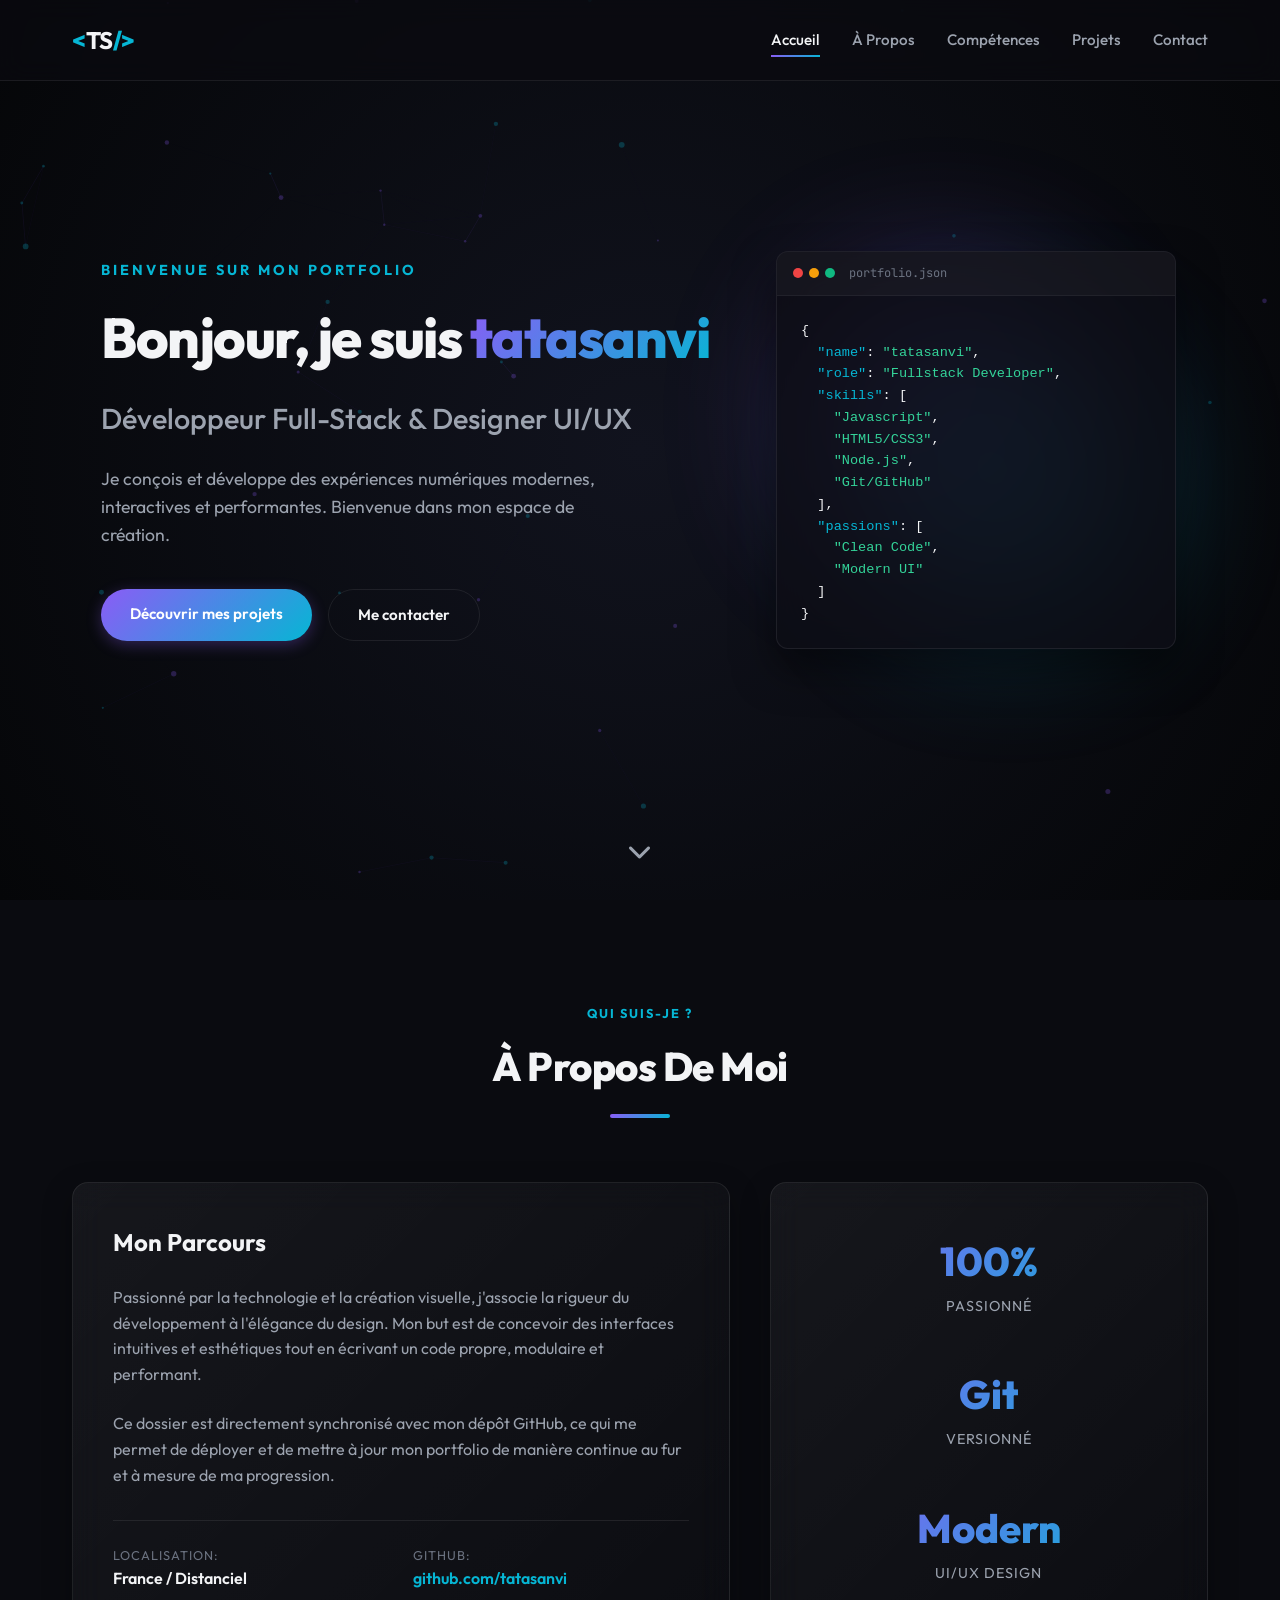
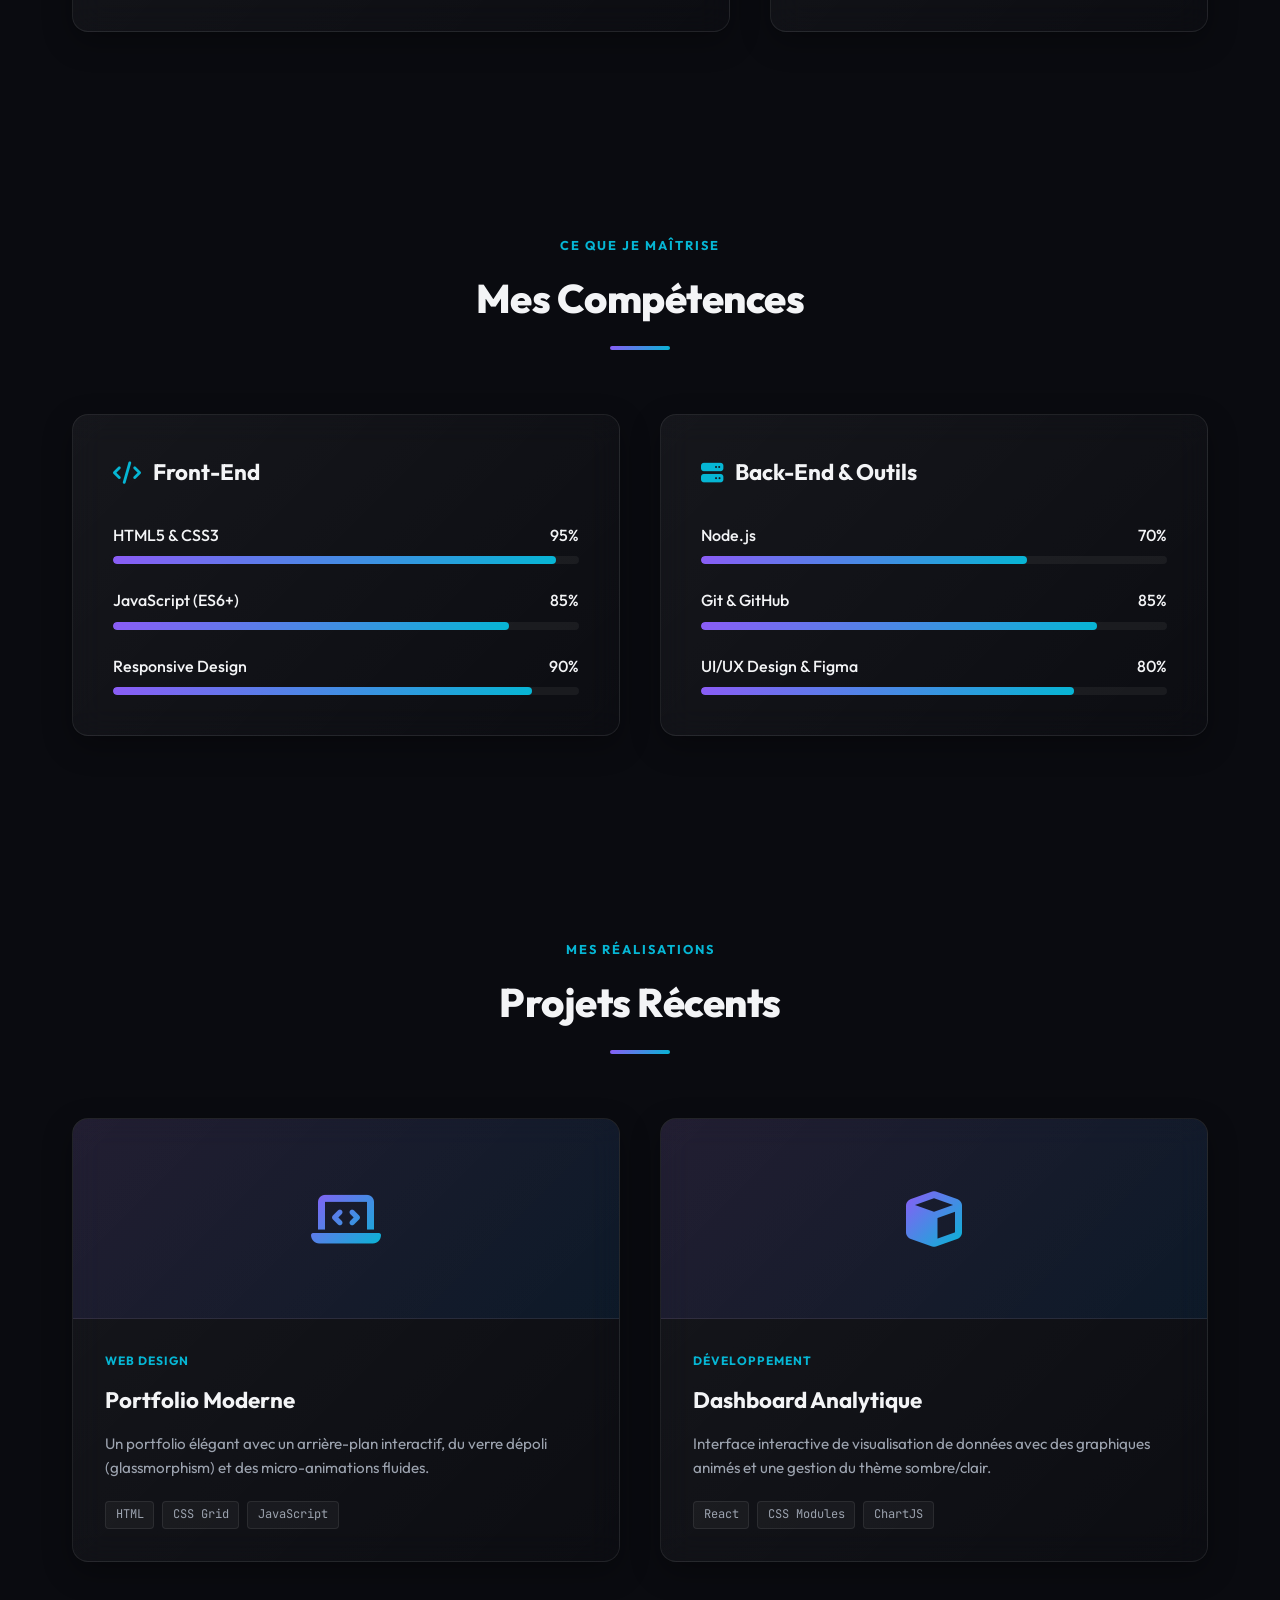
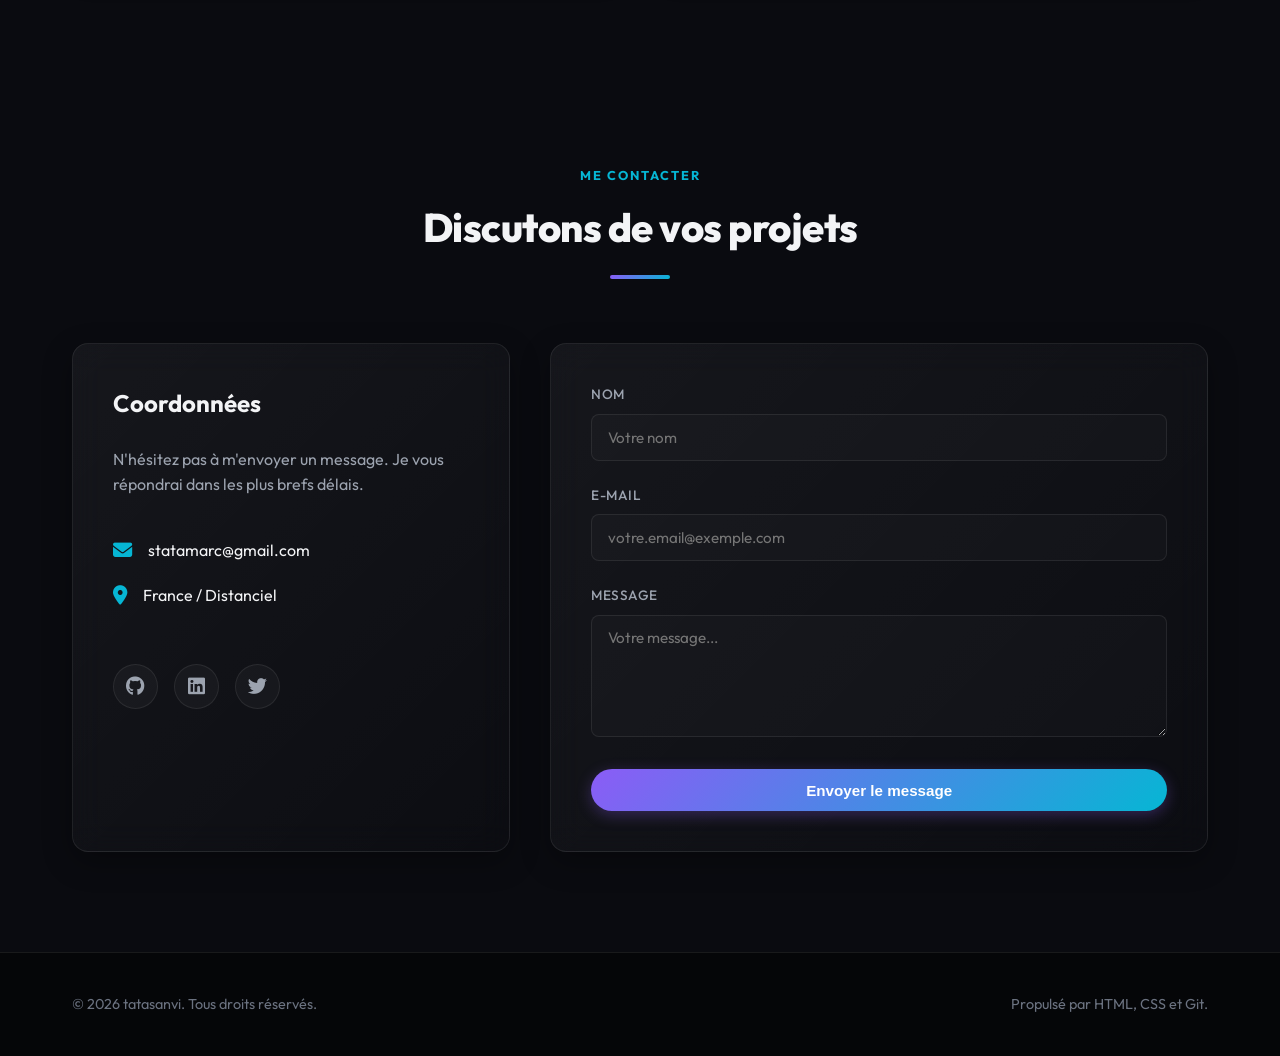
==== index.html @ 0bfca59f "Add modern interactive portfolio template" ====
<!DOCTYPE html>
<html lang="fr">
<head>
    <meta charset="UTF-8">
    <meta name="viewport" content="width=device-width, initial-scale=1.0">
    <title>Mon Portfolio | Créations & Projets</title>
    <meta name="description" content="Découvrez mon portfolio professionnel contenant mes projets de développement, mes compétences et mes réalisations.">
    <!-- Google Fonts -->
    <link rel="preconnect" href="https://fonts.googleapis.com">
    <link rel="preconnect" href="https://fonts.gstatic.com" crossorigin>
    <link href="https://fonts.googleapis.com/css2?family=Outfit:wght@300;400;500;600;700;800&family=JetBrains+Mono:wght@400;500&display=swap" rel="stylesheet">
    <!-- Font Awesome for Icons -->
    <link rel="stylesheet" href="https://cdnjs.cloudflare.com/ajax/libs/font-awesome/6.4.0/css/all.min.css">
    <!-- Style CSS -->
    <link rel="stylesheet" href="style.css">
</head>
<body>
    <!-- Background Canvas for Interactive Particles -->
    <canvas id="particle-canvas"></canvas>

    <!-- Header / Navigation -->
    <header id="main-header">
        <div class="header-container">
            <a href="#" class="logo">
                <span class="logo-accent">&lt;</span>TS<span class="logo-accent">/&gt;</span>
            </a>
            <nav id="nav-menu">
                <ul>
                    <li><a href="#hero" class="nav-link active">Accueil</a></li>
                    <li><a href="#about" class="nav-link">À Propos</a></li>
                    <li><a href="#skills" class="nav-link">Compétences</a></li>
                    <li><a href="#projects" class="nav-link">Projets</a></li>
                    <li><a href="#contact" class="nav-link">Contact</a></li>
                </ul>
            </nav>
            <div class="nav-toggle" id="nav-toggle-btn">
                <i class="fa-solid fa-bars"></i>
            </div>
        </div>
    </header>

    <main>
        <!-- Hero Section -->
        <section id="hero" class="hero-section">
            <div class="container hero-container">
                <div class="hero-content">
                    <span class="hero-subtitle">Bienvenue sur mon portfolio</span>
                    <h1 class="hero-title">Bonjour, je suis <span class="gradient-text">tatasanvi</span></h1>
                    <h2 class="hero-role">Développeur Full-Stack & Designer UI/UX</h2>
                    <p class="hero-description">
                        Je conçois et développe des expériences numériques modernes, interactives et performantes. Bienvenue dans mon espace de création.
                    </p>
                    <div class="hero-actions">
                        <a href="#projects" class="btn btn-primary">Découvrir mes projets</a>
                        <a href="#contact" class="btn btn-secondary">Me contacter</a>
                    </div>
                </div>
                <div class="hero-visual">
                    <div class="glow-orb-wrapper">
                        <div class="glow-orb orb-1"></div>
                        <div class="glow-orb orb-2"></div>
                        <div class="avatar-card">
                            <div class="code-header">
                                <span class="dot red"></span>
                                <span class="dot yellow"></span>
                                <span class="dot green"></span>
                                <span class="window-title">portfolio.json</span>
                            </div>
                            <pre class="code-body"><code>{
  <span class="key">"name"</span>: <span class="string">"tatasanvi"</span>,
  <span class="key">"role"</span>: <span class="string">"Fullstack Developer"</span>,
  <span class="key">"skills"</span>: [
    <span class="string">"Javascript"</span>,
    <span class="string">"HTML5/CSS3"</span>,
    <span class="string">"Node.js"</span>,
    <span class="string">"Git/GitHub"</span>
  ],
  <span class="key">"passions"</span>: [
    <span class="string">"Clean Code"</span>,
    <span class="string">"Modern UI"</span>
  ]
}</code></pre>
                        </div>
                    </div>
                </div>
            </div>
            <div class="scroll-indicator">
                <a href="#about"><i class="fa-solid fa-chevron-down"></i></a>
            </div>
        </section>

        <!-- About Section -->
        <section id="about" class="about-section">
            <div class="container">
                <div class="section-header">
                    <span class="section-tag">Qui suis-je ?</span>
                    <h2 class="section-title">À Propos De Moi</h2>
                    <div class="title-underline"></div>
                </div>
                <div class="about-grid">
                    <div class="about-text-card glass-panel">
                        <h3>Mon Parcours</h3>
                        <p>
                            Passionné par la technologie et la création visuelle, j'associe la rigueur du développement à l'élégance du design. Mon but est de concevoir des interfaces intuitives et esthétiques tout en écrivant un code propre, modulaire et performant.
                        </p>
                        <p>
                            Ce dossier est directement synchronisé avec mon dépôt GitHub, ce qui me permet de déployer et de mettre à jour mon portfolio de manière continue au fur et à mesure de ma progression.
                        </p>
                        <div class="about-info-grid">
                            <div class="info-item">
                                <span class="info-label">Localisation:</span>
                                <span class="info-val">France / Distanciel</span>
                            </div>
                            <div class="info-item">
                                <span class="info-label">GitHub:</span>
                                <span class="info-val"><a href="https://github.com/tatasanvi" target="_blank">github.com/tatasanvi</a></span>
                            </div>
                        </div>
                    </div>
                    <div class="about-stats-card glass-panel">
                        <div class="stat-box">
                            <span class="stat-number">100%</span>
                            <span class="stat-label">Passionné</span>
                        </div>
                        <div class="stat-box">
                            <span class="stat-number">Git</span>
                            <span class="stat-label">Versionné</span>
                        </div>
                        <div class="stat-box">
                            <span class="stat-number">Modern</span>
                            <span class="stat-label">UI/UX Design</span>
                        </div>
                    </div>
                </div>
            </div>
        </section>

        <!-- Skills Section -->
        <section id="skills" class="skills-section">
            <div class="container">
                <div class="section-header">
                    <span class="section-tag">Ce que je maîtrise</span>
                    <h2 class="section-title">Mes Compétences</h2>
                    <div class="title-underline"></div>
                </div>
                <div class="skills-grid">
                    <div class="skills-category glass-panel">
                        <h3><i class="fa-solid fa-code icon-color"></i> Front-End</h3>
                        <ul class="skills-list">
                            <li>
                                <div class="skill-name-wrap">
                                    <span>HTML5 & CSS3</span>
                                    <span>95%</span>
                                </div>
                                <div class="skill-bar"><div class="skill-progress" style="width: 95%"></div></div>
                            </li>
                            <li>
                                <div class="skill-name-wrap">
                                    <span>JavaScript (ES6+)</span>
                                    <span>85%</span>
                                </div>
                                <div class="skill-bar"><div class="skill-progress" style="width: 85%"></div></div>
                            </li>
                            <li>
                                <div class="skill-name-wrap">
                                    <span>Responsive Design</span>
                                    <span>90%</span>
                                </div>
                                <div class="skill-bar"><div class="skill-progress" style="width: 90%"></div></div>
                            </li>
                        </ul>
                    </div>
                    <div class="skills-category glass-panel">
                        <h3><i class="fa-solid fa-server icon-color"></i> Back-End & Outils</h3>
                        <ul class="skills-list">
                            <li>
                                <div class="skill-name-wrap">
                                    <span>Node.js</span>
                                    <span>70%</span>
                                </div>
                                <div class="skill-bar"><div class="skill-progress" style="width: 70%"></div></div>
                            </li>
                            <li>
                                <div class="skill-name-wrap">
                                    <span>Git & GitHub</span>
                                    <span>85%</span>
                                </div>
                                <div class="skill-bar"><div class="skill-progress" style="width: 85%"></div></div>
                            </li>
                            <li>
                                <div class="skill-name-wrap">
                                    <span>UI/UX Design & Figma</span>
                                    <span>80%</span>
                                </div>
                                <div class="skill-bar"><div class="skill-progress" style="width: 80%"></div></div>
                            </li>
                        </ul>
                    </div>
                </div>
            </div>
        </section>

        <!-- Projects Section -->
        <section id="projects" class="projects-section">
            <div class="container">
                <div class="section-header">
                    <span class="section-tag">Mes réalisations</span>
                    <h2 class="section-title">Projets Récents</h2>
                    <div class="title-underline"></div>
                </div>
                <div class="projects-grid">
                    <!-- Project 1 -->
                    <div class="project-card glass-panel">
                        <div class="project-img-placeholder">
                            <i class="fa-solid fa-laptop-code"></i>
                            <div class="project-overlay">
                                <a href="#" class="overlay-link"><i class="fa-solid fa-arrow-up-right-from-square"></i></a>
                            </div>
                        </div>
                        <div class="project-content">
                            <span class="project-tag">Web Design</span>
                            <h3>Portfolio Moderne</h3>
                            <p>Un portfolio élégant avec un arrière-plan interactif, du verre dépoli (glassmorphism) et des micro-animations fluides.</p>
                            <div class="project-tech">
                                <span>HTML</span>
                                <span>CSS Grid</span>
                                <span>JavaScript</span>
                            </div>
                        </div>
                    </div>
                    <!-- Project 2 -->
                    <div class="project-card glass-panel">
                        <div class="project-img-placeholder">
                            <i class="fa-solid fa-cube"></i>
                            <div class="project-overlay">
                                <a href="#" class="overlay-link"><i class="fa-solid fa-arrow-up-right-from-square"></i></a>
                            </div>
                        </div>
                        <div class="project-content">
                            <span class="project-tag">Développement</span>
                            <h3>Dashboard Analytique</h3>
                            <p>Interface interactive de visualisation de données avec des graphiques animés et une gestion du thème sombre/clair.</p>
                            <div class="project-tech">
                                <span>React</span>
                                <span>CSS Modules</span>
                                <span>ChartJS</span>
                            </div>
                        </div>
                    </div>
                </div>
            </div>
        </section>

        <!-- Contact Section -->
        <section id="contact" class="contact-section">
            <div class="container">
                <div class="section-header">
                    <span class="section-tag">Me contacter</span>
                    <h2 class="section-title">Discutons de vos projets</h2>
                    <div class="title-underline"></div>
                </div>
                <div class="contact-grid">
                    <div class="contact-info glass-panel">
                        <h3>Coordonnées</h3>
                        <p>N'hésitez pas à m'envoyer un message. Je vous répondrai dans les plus brefs délais.</p>
                        <div class="contact-details">
                            <div class="contact-item">
                                <i class="fa-solid fa-envelope icon-color"></i>
                                <span>statamarc@gmail.com</span>
                            </div>
                            <div class="contact-item">
                                <i class="fa-solid fa-location-dot icon-color"></i>
                                <span>France / Distanciel</span>
                            </div>
                        </div>
                        <div class="social-links">
                            <a href="https://github.com/tatasanvi" target="_blank"><i class="fa-brands fa-github"></i></a>
                            <a href="#"><i class="fa-brands fa-linkedin"></i></a>
                            <a href="#"><i class="fa-brands fa-twitter"></i></a>
                        </div>
                    </div>
                    <div class="contact-form-wrapper glass-panel">
                        <form id="contact-form" action="#" method="POST" onsubmit="event.preventDefault(); alert('Message envoyé avec succès ! (Simulation)');">
                            <div class="form-group">
                                <label for="name">Nom</label>
                                <input type="text" id="name" required placeholder="Votre nom">
                            </div>
                            <div class="form-group">
                                <label for="email">E-mail</label>
                                <input type="email" id="email" required placeholder="votre.email@exemple.com">
                            </div>
                            <div class="form-group">
                                <label for="message">Message</label>
                                <textarea id="message" required rows="5" placeholder="Votre message..."></textarea>
                            </div>
                            <button type="submit" class="btn btn-primary btn-block">Envoyer le message</button>
                        </form>
                    </div>
                </div>
            </div>
        </section>
    </main>

    <!-- Footer -->
    <footer>
        <div class="container footer-container">
            <p>&copy; 2026 tatasanvi. Tous droits réservés.</p>
            <p>Propulsé par HTML, CSS et Git.</p>
        </div>
    </footer>

    <!-- Script JS -->
    <script src="script.js"></script>
</body>
</html>
---- style.css ----
/* --- Design System & CSS Variables --- */
:root {
    --bg-dark: #0a0b10;
    --bg-darker: #050608;
    --card-bg: rgba(255, 255, 255, 0.03);
    --card-border: rgba(255, 255, 255, 0.08);
    --text-primary: #f3f4f6;
    --text-secondary: #9ca3af;
    --text-muted: #6b7280;
    
    /* Harmonious gradients & Accent colors */
    --accent-primary: #8b5cf6; /* Vibrant purple */
    --accent-secondary: #06b6d4; /* Vibrant cyan */
    --accent-glow: rgba(139, 92, 246, 0.15);
    --gradient-hero: linear-gradient(135deg, #8b5cf6 0%, #06b6d4 100%);
    --gradient-card: linear-gradient(135deg, rgba(255, 255, 255, 0.05) 0%, rgba(255, 255, 255, 0.01) 100%);
    
    --font-primary: 'Outfit', sans-serif;
    --font-mono: 'JetBrains Mono', monospace;
    
    --transition-smooth: all 0.4s cubic-bezier(0.16, 1, 0.3, 1);
    --max-width: 1200px;
}

/* --- Reset & Global Styles --- */
* {
    margin: 0;
    padding: 0;
    box-sizing: border-box;
    scroll-behavior: smooth;
}

body {
    background-color: var(--bg-dark);
    color: var(--text-primary);
    font-family: var(--font-primary);
    overflow-x: hidden;
    line-height: 1.6;
    -webkit-font-smoothing: antialiased;
}

/* --- Interactive Canvas Background --- */
#particle-canvas {
    position: fixed;
    top: 0;
    left: 0;
    width: 100vw;
    height: 100vh;
    z-index: -2;
    pointer-events: none;
    background: radial-gradient(circle at 50% 50%, #11131e 0%, var(--bg-darker) 100%);
}

.container {
    max-width: var(--max-width);
    margin: 0 auto;
    padding: 0 2rem;
}

/* --- Navigation Header --- */
#main-header {
    position: fixed;
    top: 0;
    left: 0;
    width: 100%;
    z-index: 100;
    backdrop-filter: blur(12px);
    -webkit-backdrop-filter: blur(12px);
    border-bottom: 1px solid var(--card-border);
    transition: var(--transition-smooth);
    background: rgba(10, 11, 16, 0.7);
}

.header-container {
    display: flex;
    justify-content: space-between;
    align-items: center;
    height: 80px;
    max-width: var(--max-width);
    margin: 0 auto;
    padding: 0 2rem;
}

.logo {
    font-size: 1.5rem;
    font-weight: 700;
    color: var(--text-primary);
    text-decoration: none;
    letter-spacing: -0.5px;
}

.logo-accent {
    color: var(--accent-secondary);
    font-weight: 800;
}

#nav-menu ul {
    display: flex;
    list-style: none;
    gap: 2rem;
}

.nav-link {
    color: var(--text-secondary);
    text-decoration: none;
    font-weight: 500;
    font-size: 0.95rem;
    transition: var(--transition-smooth);
    position: relative;
    padding: 0.5rem 0;
}

.nav-link:hover, .nav-link.active {
    color: var(--text-primary);
}

.nav-link::after {
    content: '';
    position: absolute;
    bottom: 0;
    left: 0;
    width: 0;
    height: 2px;
    background: var(--gradient-hero);
    transition: var(--transition-smooth);
}

.nav-link:hover::after, .nav-link.active::after {
    width: 100%;
}

.nav-toggle {
    display: none;
    font-size: 1.5rem;
    cursor: pointer;
    color: var(--text-primary);
}

/* --- Glassmorphism Panels --- */
.glass-panel {
    background: var(--gradient-card);
    backdrop-filter: blur(16px);
    -webkit-backdrop-filter: blur(16px);
    border: 1px solid var(--card-border);
    border-radius: 16px;
    padding: 2.5rem;
    box-shadow: 0 10px 30px rgba(0, 0, 0, 0.3);
    transition: var(--transition-smooth);
}

.glass-panel:hover {
    border-color: rgba(255, 255, 255, 0.15);
    box-shadow: 0 15px 40px rgba(139, 92, 246, 0.1);
}

/* --- Button Styling --- */
.btn {
    display: inline-block;
    padding: 0.8rem 1.8rem;
    border-radius: 50px;
    font-weight: 600;
    text-decoration: none;
    cursor: pointer;
    transition: var(--transition-smooth);
    font-size: 0.95rem;
    text-align: center;
}

.btn-primary {
    background: var(--gradient-hero);
    color: #fff;
    border: none;
    box-shadow: 0 4px 15px rgba(139, 92, 246, 0.3);
}

.btn-primary:hover {
    transform: translateY(-2px);
    box-shadow: 0 6px 20px rgba(139, 92, 246, 0.5);
}

.btn-secondary {
    background: transparent;
    color: var(--text-primary);
    border: 1px solid var(--card-border);
}

.btn-secondary:hover {
    background: rgba(255, 255, 255, 0.05);
    border-color: var(--text-secondary);
    transform: translateY(-2px);
}

.btn-block {
    display: block;
    width: 100%;
}

/* --- Hero Section --- */
.hero-section {
    min-height: 100vh;
    display: flex;
    align-items: center;
    position: relative;
    padding-top: 100px;
}

.hero-container {
    display: grid;
    grid-template-columns: 1.2fr 0.8fr;
    align-items: center;
    gap: 4rem;
}

.hero-content {
    display: flex;
    flex-direction: column;
    gap: 1.5rem;
}

.hero-subtitle {
    color: var(--accent-secondary);
    font-size: 0.9rem;
    text-transform: uppercase;
    letter-spacing: 3px;
    font-weight: 700;
}

.hero-title {
    font-size: 3.5rem;
    font-weight: 800;
    line-height: 1.15;
    letter-spacing: -1.5px;
}

.gradient-text {
    background: var(--gradient-hero);
    -webkit-background-clip: text;
    -webkit-text-fill-color: transparent;
}

.hero-role {
    font-size: 1.8rem;
    color: var(--text-secondary);
    font-weight: 500;
}

.hero-description {
    font-size: 1.1rem;
    color: var(--text-secondary);
    max-width: 540px;
}

.hero-actions {
    display: flex;
    gap: 1rem;
    margin-top: 1rem;
}

/* Hero Visual & Code Card */
.hero-visual {
    position: relative;
    display: flex;
    justify-content: center;
    align-items: center;
}

.glow-orb-wrapper {
    position: relative;
    width: 100%;
    max-width: 400px;
    height: 400px;
    display: flex;
    justify-content: center;
    align-items: center;
}

.glow-orb {
    position: absolute;
    border-radius: 50%;
    filter: blur(80px);
    opacity: 0.45;
    z-index: -1;
    animation: orb-bounce 8s infinite alternate ease-in-out;
}

.orb-1 {
    width: 250px;
    height: 250px;
    background: var(--accent-primary);
    top: 10%;
    left: 10%;
}

.orb-2 {
    width: 250px;
    height: 250px;
    background: var(--accent-secondary);
    bottom: 10%;
    right: 10%;
    animation-delay: -4s;
}

@keyframes orb-bounce {
    0% { transform: translateY(0) scale(1); }
    100% { transform: translateY(-20px) scale(1.1); }
}

.avatar-card {
    background: rgba(13, 14, 22, 0.85);
    border: 1px solid rgba(255, 255, 255, 0.08);
    border-radius: 12px;
    width: 100%;
    box-shadow: 0 20px 40px rgba(0, 0, 0, 0.5);
    font-family: var(--font-mono);
    font-size: 0.85rem;
    overflow: hidden;
    backdrop-filter: blur(20px);
    -webkit-backdrop-filter: blur(20px);
}

.code-header {
    background: rgba(255, 255, 255, 0.03);
    padding: 0.75rem 1rem;
    border-bottom: 1px solid rgba(255, 255, 255, 0.05);
    display: flex;
    align-items: center;
    gap: 6px;
}

.dot {
    width: 10px;
    height: 10px;
    border-radius: 50%;
}

.dot.red { background-color: #ef4444; }
.dot.yellow { background-color: #f59e0b; }
.dot.green { background-color: #10b981; }

.window-title {
    color: var(--text-muted);
    font-size: 0.75rem;
    margin-left: 8px;
}

.code-body {
    padding: 1.5rem;
    color: var(--text-primary);
}

.code-body .key { color: var(--accent-secondary); }
.code-body .string { color: #34d399; }

.scroll-indicator {
    position: absolute;
    bottom: 30px;
    left: 50%;
    transform: translateX(-50%);
    animation: bounce 2s infinite;
}

.scroll-indicator a {
    color: var(--text-secondary);
    font-size: 1.5rem;
}

@keyframes bounce {
    0%, 20%, 50%, 80%, 100% { transform: translate(-50%, 0); }
    40% { transform: translate(-50%, -10px); }
    60% { transform: translate(-50%, -5px); }
}

/* --- Section Formatting --- */
section {
    padding: 100px 0;
}

.section-header {
    text-align: center;
    margin-bottom: 4rem;
}

.section-tag {
    color: var(--accent-secondary);
    text-transform: uppercase;
    font-size: 0.8rem;
    letter-spacing: 2px;
    font-weight: 700;
}

.section-title {
    font-size: 2.5rem;
    font-weight: 800;
    margin-top: 0.5rem;
    letter-spacing: -0.5px;
}

.title-underline {
    width: 60px;
    height: 4px;
    background: var(--gradient-hero);
    margin: 1rem auto 0;
    border-radius: 2px;
}

/* --- About Section --- */
.about-grid {
    display: grid;
    grid-template-columns: 1.2fr 0.8fr;
    gap: 2.5rem;
}

.about-text-card h3 {
    margin-bottom: 1.5rem;
    font-size: 1.5rem;
}

.about-text-card p {
    color: var(--text-secondary);
    margin-bottom: 1.5rem;
}

.about-info-grid {
    display: grid;
    grid-template-columns: repeat(2, 1fr);
    gap: 1.5rem;
    margin-top: 2rem;
    padding-top: 1.5rem;
    border-top: 1px solid var(--card-border);
}

.info-item {
    display: flex;
    flex-direction: column;
}

.info-label {
    font-size: 0.8rem;
    color: var(--text-muted);
    text-transform: uppercase;
    letter-spacing: 1px;
}

.info-val {
    font-weight: 600;
    color: var(--text-primary);
}

.info-val a {
    color: var(--accent-secondary);
    text-decoration: none;
}

.about-stats-card {
    display: flex;
    flex-direction: column;
    justify-content: space-around;
    gap: 2rem;
}

.stat-box {
    text-align: center;
}

.stat-number {
    display: block;
    font-size: 2.5rem;
    font-weight: 800;
    background: var(--gradient-hero);
    -webkit-background-clip: text;
    -webkit-text-fill-color: transparent;
}

.stat-label {
    color: var(--text-secondary);
    font-size: 0.9rem;
    text-transform: uppercase;
    letter-spacing: 1px;
}

/* --- Skills Section --- */
.skills-grid {
    display: grid;
    grid-template-columns: repeat(2, 1fr);
    gap: 2.5rem;
}

.skills-category h3 {
    display: flex;
    align-items: center;
    gap: 0.75rem;
    margin-bottom: 2rem;
    font-size: 1.4rem;
}

.icon-color {
    color: var(--accent-secondary);
}

.skills-list {
    display: flex;
    flex-direction: column;
    gap: 1.5rem;
    list-style: none;
}

.skill-name-wrap {
    display: flex;
    justify-content: space-between;
    font-weight: 500;
    margin-bottom: 0.5rem;
}

.skill-bar {
    width: 100%;
    height: 8px;
    background: rgba(255, 255, 255, 0.05);
    border-radius: 4px;
    overflow: hidden;
}

.skill-progress {
    height: 100%;
    background: var(--gradient-hero);
    border-radius: 4px;
    transform: scaleX(0);
    transform-origin: left;
    animation: animate-progress 1.5s cubic-bezier(0.1, 1, 0.1, 1) forwards;
}

@keyframes animate-progress {
    to { transform: scaleX(1); }
}

/* --- Projects Section --- */
.projects-grid {
    display: grid;
    grid-template-columns: repeat(2, 1fr);
    gap: 2.5rem;
}

.project-card {
    display: flex;
    flex-direction: column;
    padding: 0;
    overflow: hidden;
}

.project-img-placeholder {
    height: 200px;
    background: linear-gradient(135deg, rgba(139, 92, 246, 0.1) 0%, rgba(6, 118, 212, 0.1) 100%);
    display: flex;
    justify-content: center;
    align-items: center;
    position: relative;
    border-bottom: 1px solid var(--card-border);
}

.project-img-placeholder i {
    font-size: 3.5rem;
    background: var(--gradient-hero);
    -webkit-background-clip: text;
    -webkit-text-fill-color: transparent;
}

.project-overlay {
    position: absolute;
    top: 0;
    left: 0;
    width: 100%;
    height: 100%;
    background: rgba(10, 11, 16, 0.9);
    display: flex;
    justify-content: center;
    align-items: center;
    opacity: 0;
    transition: var(--transition-smooth);
}

.project-card:hover .project-overlay {
    opacity: 1;
}

.overlay-link {
    width: 50px;
    height: 50px;
    border-radius: 50%;
    background: var(--gradient-hero);
    color: white;
    display: flex;
    justify-content: center;
    align-items: center;
    font-size: 1.2rem;
    text-decoration: none;
    box-shadow: 0 4px 15px rgba(139, 92, 246, 0.3);
}

.project-content {
    padding: 2rem;
    display: flex;
    flex-direction: column;
    gap: 0.8rem;
}

.project-tag {
    color: var(--accent-secondary);
    font-size: 0.75rem;
    text-transform: uppercase;
    font-weight: 700;
    letter-spacing: 1px;
}

.project-content h3 {
    font-size: 1.4rem;
    font-weight: 700;
}

.project-content p {
    color: var(--text-secondary);
    font-size: 0.95rem;
}

.project-tech {
    display: flex;
    flex-wrap: wrap;
    gap: 0.5rem;
    margin-top: 0.5rem;
}

.project-tech span {
    font-size: 0.75rem;
    font-family: var(--font-mono);
    background: rgba(255, 255, 255, 0.04);
    border: 1px solid var(--card-border);
    padding: 0.2rem 0.6rem;
    border-radius: 4px;
    color: var(--text-secondary);
}

/* --- Contact Section --- */
.contact-grid {
    display: grid;
    grid-template-columns: 0.8fr 1.2fr;
    gap: 2.5rem;
}

.contact-info {
    display: flex;
    flex-direction: column;
    gap: 1.5rem;
}

.contact-info h3 {
    font-size: 1.5rem;
}

.contact-info p {
    color: var(--text-secondary);
}

.contact-details {
    display: flex;
    flex-direction: column;
    gap: 1.2rem;
    margin-top: 1rem;
}

.contact-item {
    display: flex;
    align-items: center;
    gap: 1rem;
}

.contact-item i {
    font-size: 1.2rem;
}

.social-links {
    display: flex;
    gap: 1rem;
    margin-top: 2rem;
}

.social-links a {
    width: 45px;
    height: 45px;
    border-radius: 50%;
    background: rgba(255, 255, 255, 0.03);
    border: 1px solid var(--card-border);
    display: flex;
    justify-content: center;
    align-items: center;
    color: var(--text-secondary);
    text-decoration: none;
    transition: var(--transition-smooth);
    font-size: 1.2rem;
}

.social-links a:hover {
    color: white;
    border-color: var(--accent-secondary);
    background: rgba(6, 182, 212, 0.1);
    transform: translateY(-3px);
}

/* Form Styles */
.contact-form-wrapper {
    padding: 2.5rem;
}

.form-group {
    margin-bottom: 1.5rem;
}

.form-group label {
    display: block;
    font-size: 0.85rem;
    color: var(--text-secondary);
    margin-bottom: 0.5rem;
    text-transform: uppercase;
    letter-spacing: 0.5px;
    font-weight: 500;
}

.form-group input, .form-group textarea {
    width: 100%;
    padding: 0.8rem 1rem;
    background: rgba(255, 255, 255, 0.02);
    border: 1px solid var(--card-border);
    border-radius: 8px;
    color: white;
    font-family: var(--font-primary);
    font-size: 0.95rem;
    transition: var(--transition-smooth);
}

.form-group input:focus, .form-group textarea:focus {
    outline: none;
    border-color: var(--accent-secondary);
    box-shadow: 0 0 10px rgba(6, 182, 212, 0.15);
    background: rgba(255, 255, 255, 0.04);
}

/* --- Footer --- */
footer {
    border-top: 1px solid var(--card-border);
    padding: 2.5rem 0;
    background: var(--bg-darker);
    color: var(--text-muted);
}

.footer-container {
    display: flex;
    justify-content: space-between;
    align-items: center;
    font-size: 0.9rem;
}

/* --- Responsive & Mobile Media Queries --- */
@media (max-width: 992px) {
    .hero-container {
        grid-template-columns: 1fr;
        text-align: center;
        gap: 2rem;
    }
    
    .hero-content {
        align-items: center;
    }
    
    .hero-description {
        margin: 0 auto;
    }
    
    .about-grid, .skills-grid, .projects-grid, .contact-grid {
        grid-template-columns: 1fr;
    }
    
    .about-stats-card {
        flex-direction: row;
    }
}

@media (max-width: 768px) {
    .header-container {
        position: relative;
    }
    
    #nav-menu {
        position: absolute;
        top: 80px;
        left: 0;
        width: 100%;
        background: rgba(10, 11, 16, 0.95);
        backdrop-filter: blur(20px);
        -webkit-backdrop-filter: blur(20px);
        border-bottom: 1px solid var(--card-border);
        padding: 2rem;
        display: none;
    }
    
    #nav-menu.active {
        display: block;
    }
    
    #nav-menu ul {
        flex-direction: column;
        align-items: center;
        gap: 1.5rem;
    }
    
    .nav-toggle {
        display: block;
    }
    
    .hero-title {
        font-size: 2.5rem;
    }
    
    .footer-container {
        flex-direction: column;
        gap: 1rem;
        text-align: center;
    }
}
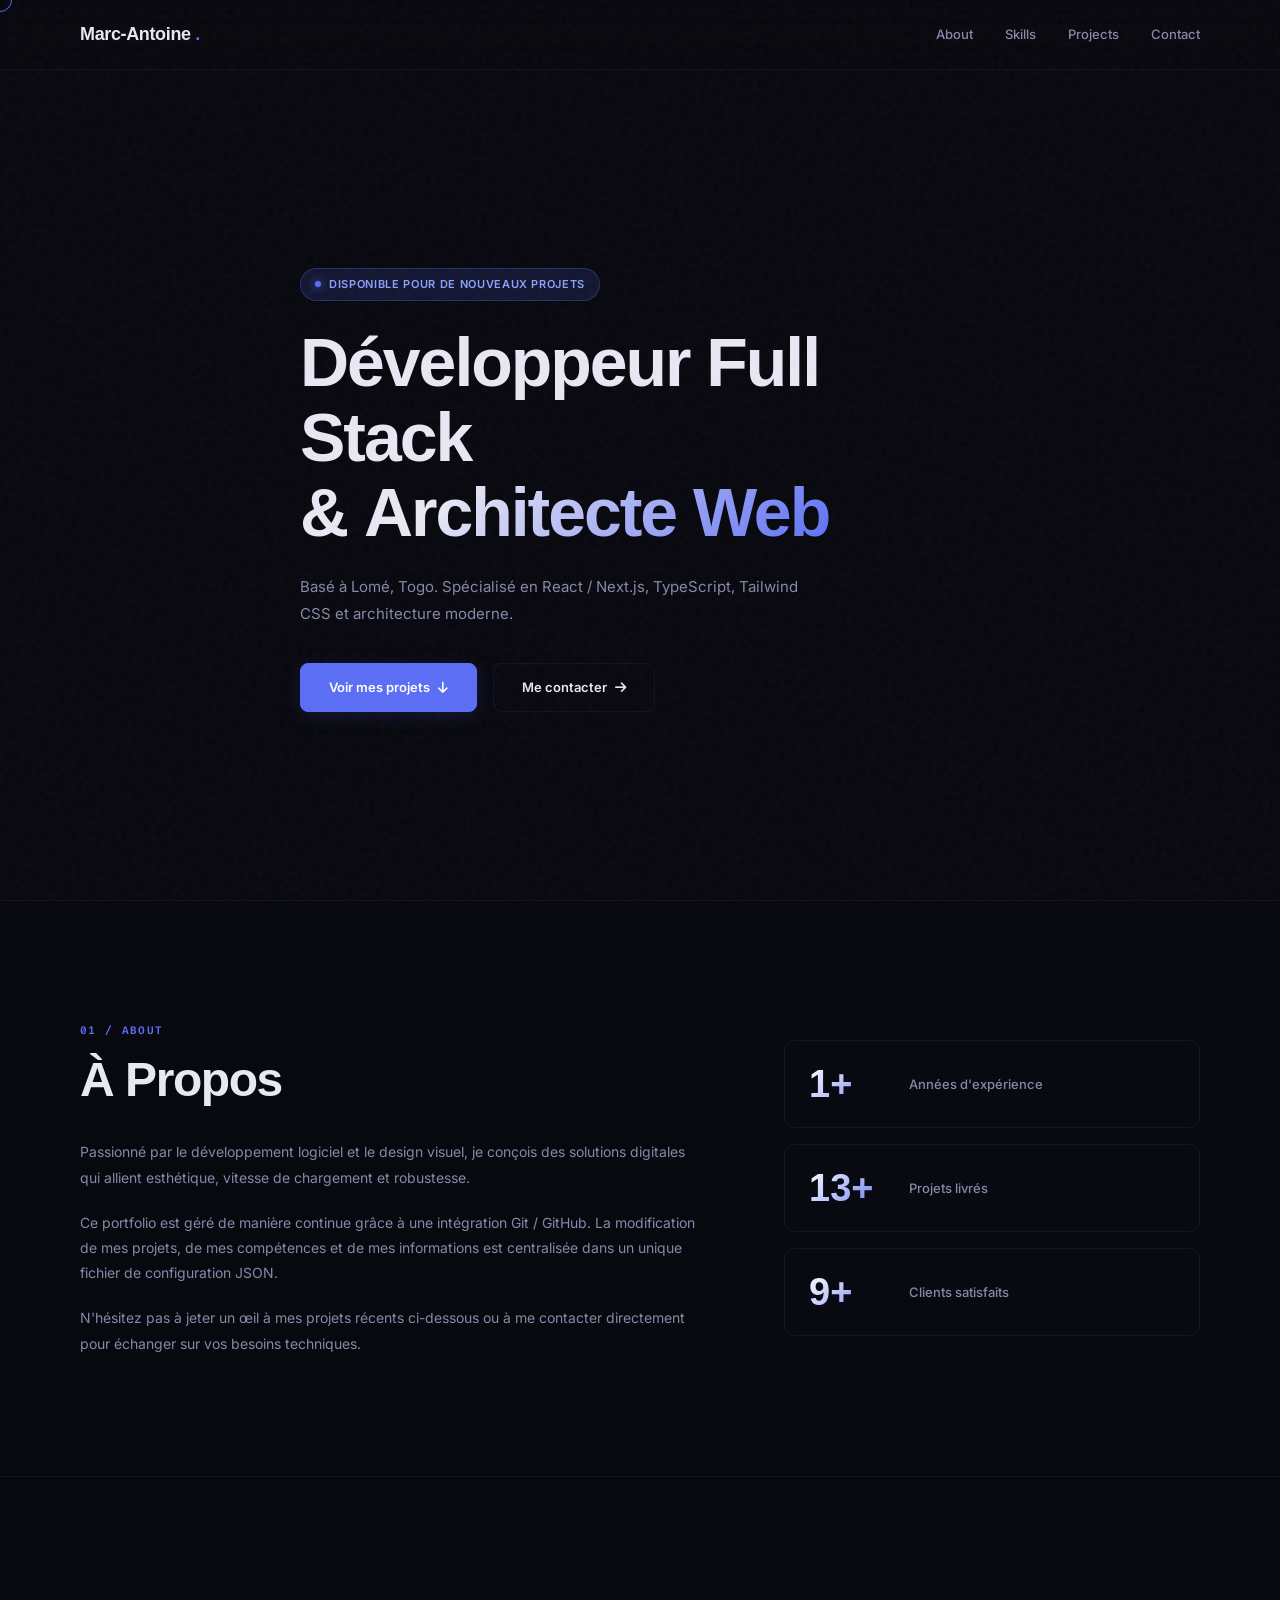
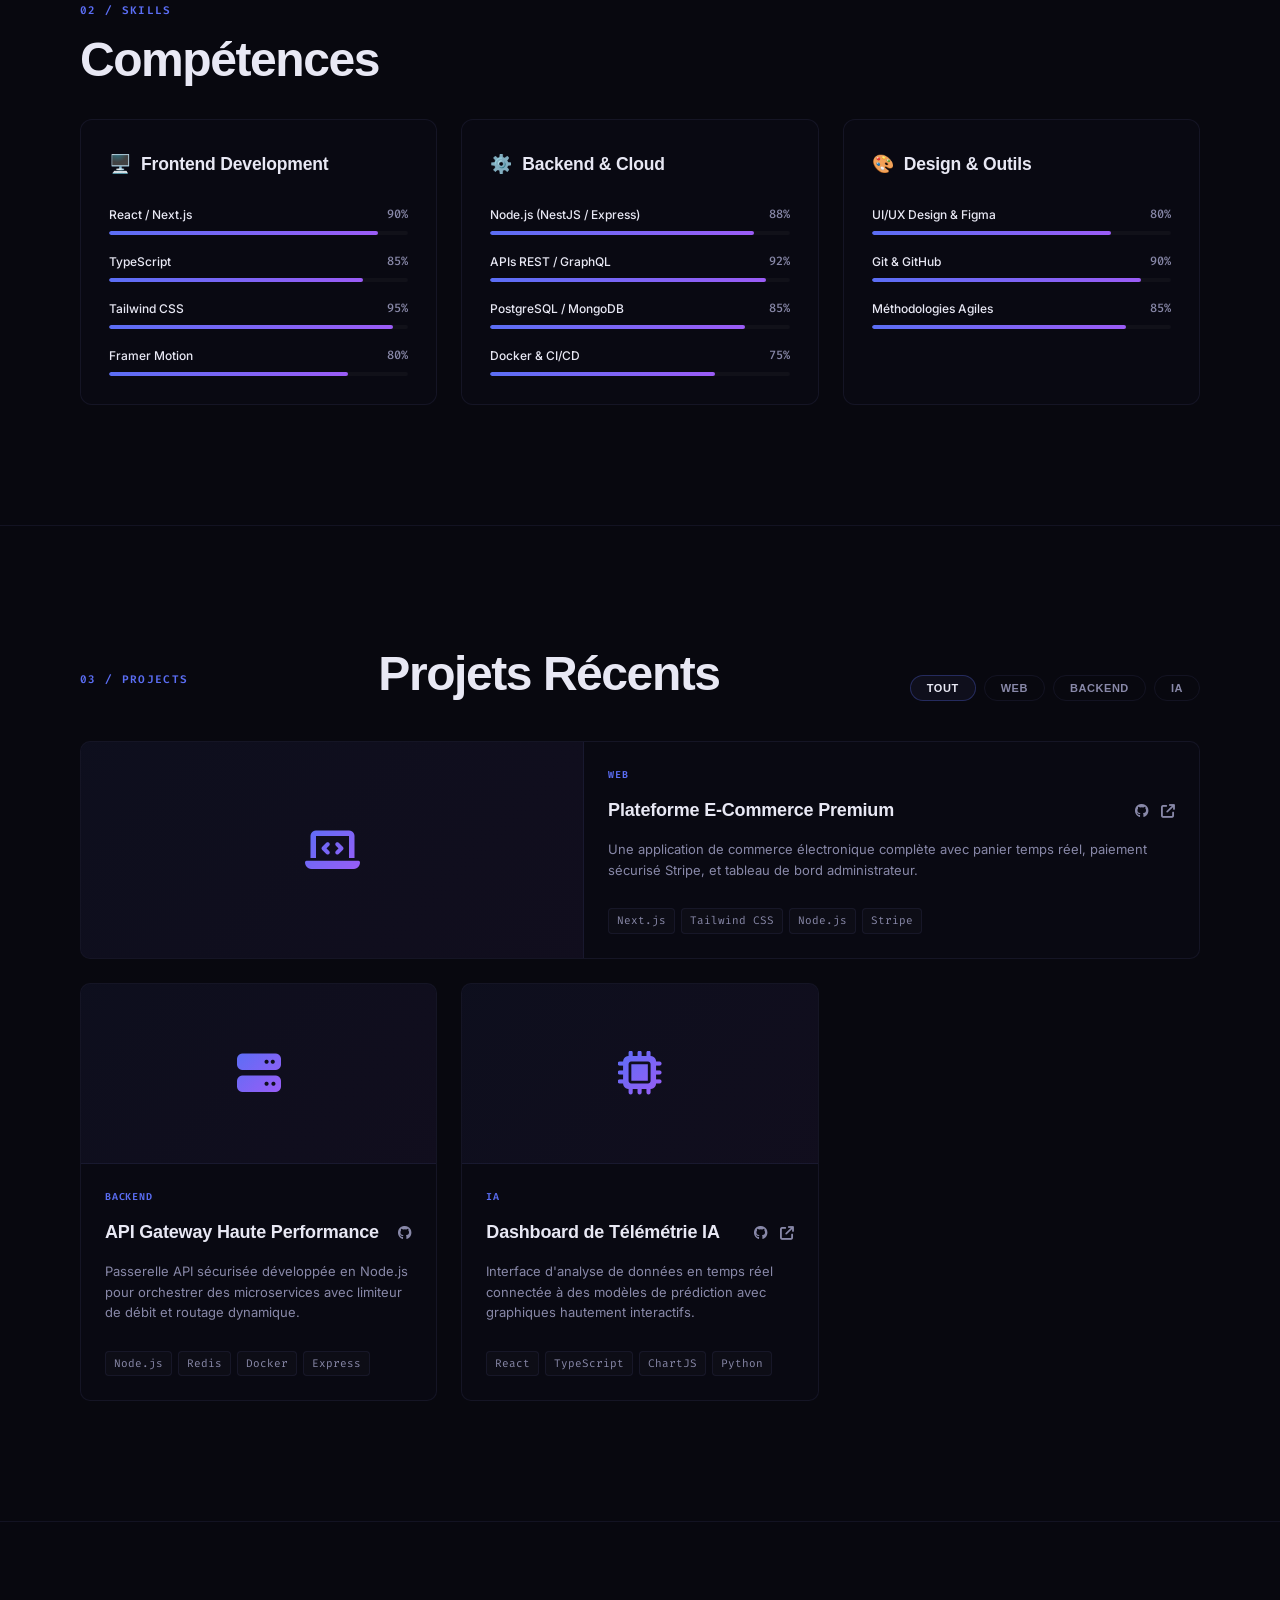
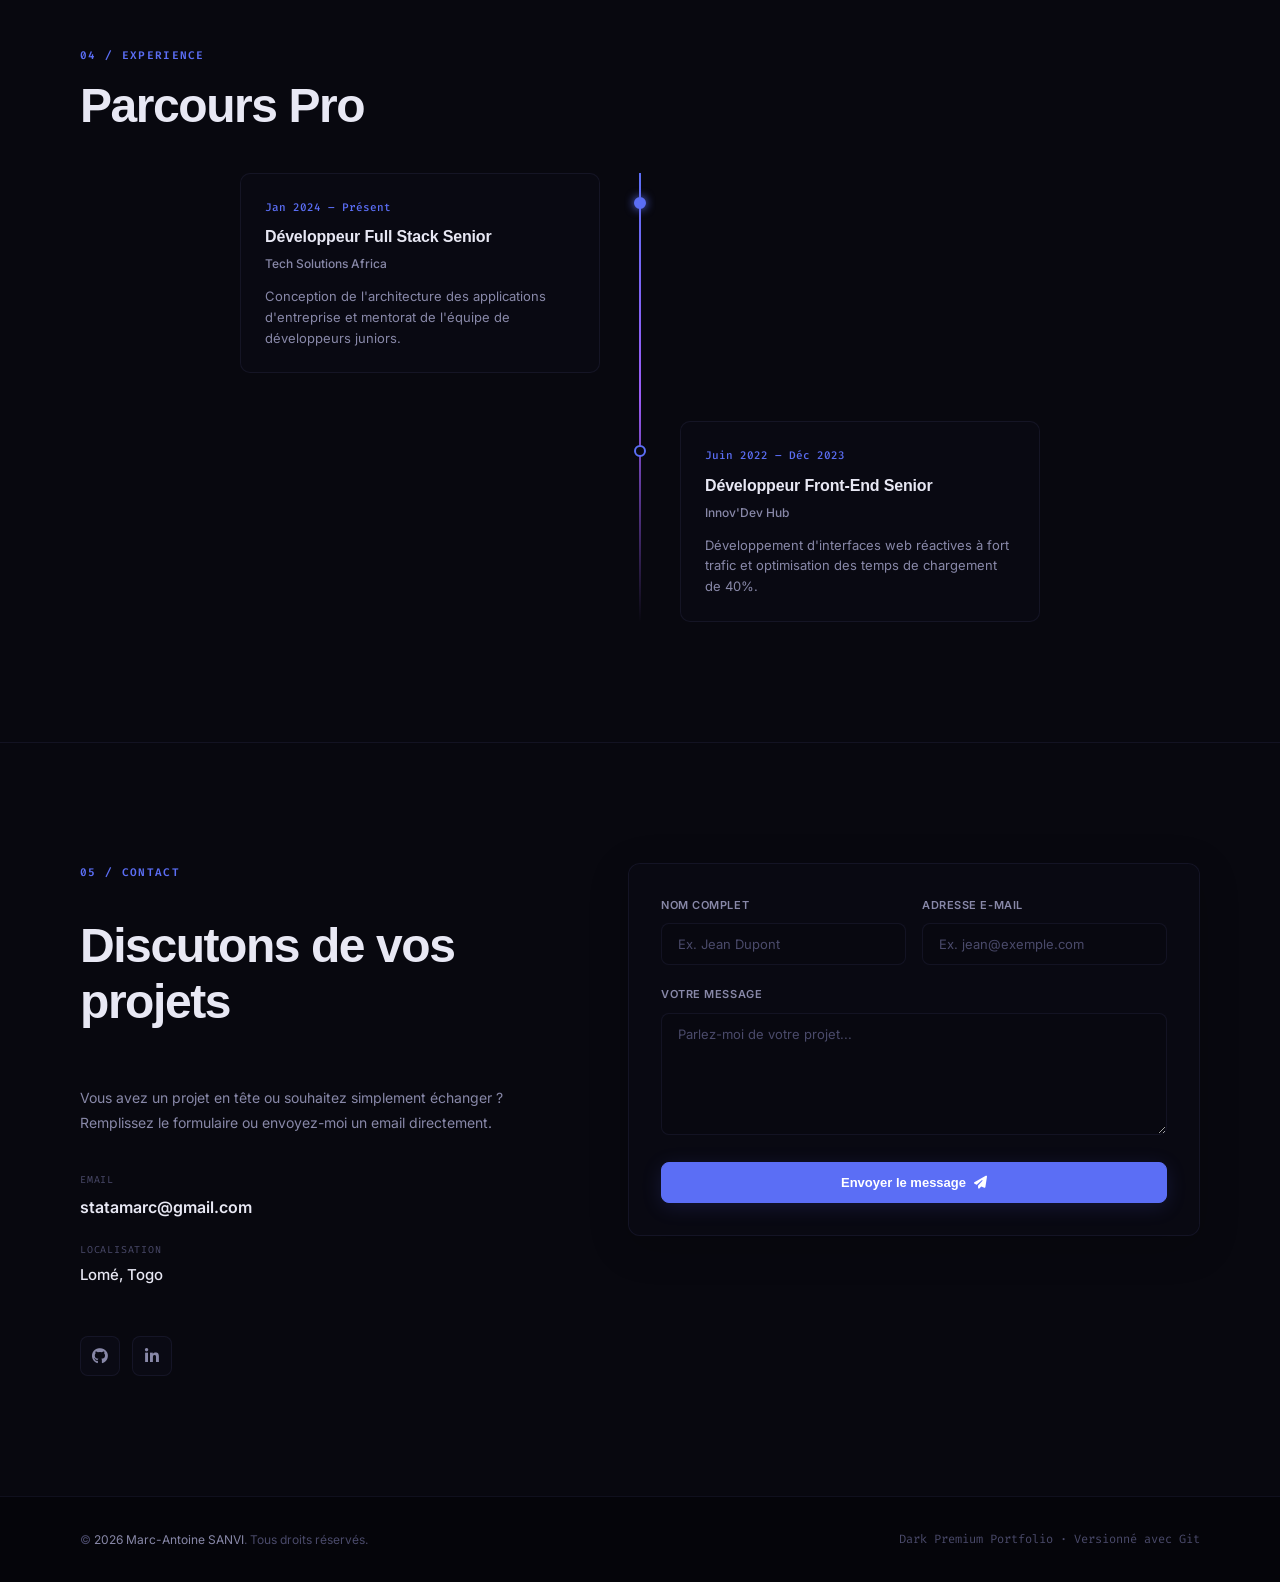
==== commit c4c62a90: "Implement Option A portfolio architecture loaded from JSON config" ====
--- a/index.html
+++ b/index.html
@@ -3,38 +3,59 @@
 <head>
     <meta charset="UTF-8">
     <meta name="viewport" content="width=device-width, initial-scale=1.0">
-    <title>Mon Portfolio | Créations & Projets</title>
-    <meta name="description" content="Découvrez mon portfolio professionnel contenant mes projets de développement, mes compétences et mes réalisations.">
-    <!-- Google Fonts -->
+    <title>Marc-Antoine Sanvi | Développeur Full Stack Senior</title>
+    <meta name="description" content="Portfolio professionnel de Marc-Antoine Sanvi, Développeur Full Stack Senior. Découvrez mes projets, compétences et expériences en ingénierie logicielle.">
+    
+    <!-- Open Graph Meta Tags for SEO -->
+    <meta property="og:title" content="Marc-Antoine Sanvi | Développeur Full Stack Senior">
+    <meta property="og:description" content="Découvrez mes créations et compétences techniques sur mon portfolio connecté à GitHub.">
+    <meta property="og:type" content="website">
+    
+    <!-- Fonts from Fontshare & Google Fonts -->
+    <link href="https://api.fontshare.com/v2/css?f[]=clash-display@700,800&f[]=satoshi@400,500,600,700&display=swap" rel="stylesheet">
     <link rel="preconnect" href="https://fonts.googleapis.com">
     <link rel="preconnect" href="https://fonts.gstatic.com" crossorigin>
-    <link href="https://fonts.googleapis.com/css2?family=Outfit:wght@300;400;500;600;700;800&family=JetBrains+Mono:wght@400;500&display=swap" rel="stylesheet">
-    <!-- Font Awesome for Icons -->
+    <link href="https://fonts.googleapis.com/css2?family=Fira+Code:wght@400;500&family=Inter:wght@400;500;600&display=swap" rel="stylesheet">
+    
+    <!-- Font Awesome Icons -->
     <link rel="stylesheet" href="https://cdnjs.cloudflare.com/ajax/libs/font-awesome/6.4.0/css/all.min.css">
-    <!-- Style CSS -->
+    
     <link rel="stylesheet" href="style.css">
 </head>
 <body>
-    <!-- Background Canvas for Interactive Particles -->
+    <!-- Custom Interactive Cursor -->
+    <div id="custom-cursor"></div>
+
+    <!-- Scroll Progress Indicator -->
+    <div id="scroll-progress"></div>
+
+    <!-- Background Noise Overlay & Subtly Grid -->
+    <div class="noise-overlay"></div>
+    <div class="grid-background"></div>
+
+    <!-- Interactive Background Particle Canvas -->
     <canvas id="particle-canvas"></canvas>
 
-    <!-- Header / Navigation -->
+    <!-- Navigation Bar -->
     <header id="main-header">
         <div class="header-container">
-            <a href="#" class="logo">
-                <span class="logo-accent">&lt;</span>TS<span class="logo-accent">/&gt;</span>
+            <a href="#" class="logo" id="logo-link">
+                <span class="logo-name">Marc-Antoine</span>
+                <span class="logo-accent">.</span>
             </a>
+            
             <nav id="nav-menu">
                 <ul>
-                    <li><a href="#hero" class="nav-link active">Accueil</a></li>
-                    <li><a href="#about" class="nav-link">À Propos</a></li>
-                    <li><a href="#skills" class="nav-link">Compétences</a></li>
-                    <li><a href="#projects" class="nav-link">Projets</a></li>
+                    <li><a href="#about" class="nav-link">About</a></li>
+                    <li><a href="#skills" class="nav-link">Skills</a></li>
+                    <li><a href="#projects" class="nav-link">Projects</a></li>
                     <li><a href="#contact" class="nav-link">Contact</a></li>
                 </ul>
             </nav>
-            <div class="nav-toggle" id="nav-toggle-btn">
-                <i class="fa-solid fa-bars"></i>
+
+            <div class="nav-toggle" id="nav-toggle-btn" aria-label="Toggle navigation menu">
+                <div class="hamburger-bar"></div>
+                <div class="hamburger-bar"></div>
             </div>
         </div>
     </header>
@@ -42,94 +63,47 @@
     <main>
         <!-- Hero Section -->
         <section id="hero" class="hero-section">
+            <!-- Signature Oversized Background Text -->
+            <div class="signature-bg-text" id="sig-bg-text">SANVI</div>
+            
             <div class="container hero-container">
                 <div class="hero-content">
-                    <span class="hero-subtitle">Bienvenue sur mon portfolio</span>
-                    <h1 class="hero-title">Bonjour, je suis <span class="gradient-text">tatasanvi</span></h1>
-                    <h2 class="hero-role">Développeur Full-Stack & Designer UI/UX</h2>
-                    <p class="hero-description">
-                        Je conçois et développe des expériences numériques modernes, interactives et performantes. Bienvenue dans mon espace de création.
+                    <div class="availability-badge" id="availability-badge">
+                        <span class="pulse-dot"></span>
+                        <span class="availability-text">Disponible pour de nouveaux projets</span>
+                    </div>
+                    
+                    <h1 class="hero-headline">
+                        Développeur Full Stack <br>
+                        & <span class="gradient-text dynamic-tagline" id="rotative-tagline">Architecte Web</span>
+                    </h1>
+                    
+                    <p class="hero-subtext" id="hero-subtext-details">
+                        Basé à Lomé, Togo. Spécialisé en React, Node.js et architecture cloud.
                     </p>
+                    
                     <div class="hero-actions">
-                        <a href="#projects" class="btn btn-primary">Découvrir mes projets</a>
-                        <a href="#contact" class="btn btn-secondary">Me contacter</a>
-                    </div>
-                </div>
-                <div class="hero-visual">
-                    <div class="glow-orb-wrapper">
-                        <div class="glow-orb orb-1"></div>
-                        <div class="glow-orb orb-2"></div>
-                        <div class="avatar-card">
-                            <div class="code-header">
-                                <span class="dot red"></span>
-                                <span class="dot yellow"></span>
-                                <span class="dot green"></span>
-                                <span class="window-title">portfolio.json</span>
-                            </div>
-                            <pre class="code-body"><code>{
-  <span class="key">"name"</span>: <span class="string">"tatasanvi"</span>,
-  <span class="key">"role"</span>: <span class="string">"Fullstack Developer"</span>,
-  <span class="key">"skills"</span>: [
-    <span class="string">"Javascript"</span>,
-    <span class="string">"HTML5/CSS3"</span>,
-    <span class="string">"Node.js"</span>,
-    <span class="string">"Git/GitHub"</span>
-  ],
-  <span class="key">"passions"</span>: [
-    <span class="string">"Clean Code"</span>,
-    <span class="string">"Modern UI"</span>
-  ]
-}</code></pre>
-                        </div>
-                    </div>
-                </div>
-            </div>
-            <div class="scroll-indicator">
-                <a href="#about"><i class="fa-solid fa-chevron-down"></i></a>
+                        <a href="#projects" class="btn btn-primary interactive-element">Voir mes projets <i class="fa-solid fa-arrow-down icon-arrow-down"></i></a>
+                        <a href="#contact" class="btn btn-secondary interactive-element">Me contacter <i class="fa-solid fa-arrow-right icon-arrow-right"></i></a>
+                    </div>
+                </div>
             </div>
         </section>
 
         <!-- About Section -->
         <section id="about" class="about-section">
             <div class="container">
-                <div class="section-header">
-                    <span class="section-tag">Qui suis-je ?</span>
-                    <h2 class="section-title">À Propos De Moi</h2>
-                    <div class="title-underline"></div>
-                </div>
                 <div class="about-grid">
-                    <div class="about-text-card glass-panel">
-                        <h3>Mon Parcours</h3>
-                        <p>
-                            Passionné par la technologie et la création visuelle, j'associe la rigueur du développement à l'élégance du design. Mon but est de concevoir des interfaces intuitives et esthétiques tout en écrivant un code propre, modulaire et performant.
-                        </p>
-                        <p>
-                            Ce dossier est directement synchronisé avec mon dépôt GitHub, ce qui me permet de déployer et de mettre à jour mon portfolio de manière continue au fur et à mesure de ma progression.
-                        </p>
-                        <div class="about-info-grid">
-                            <div class="info-item">
-                                <span class="info-label">Localisation:</span>
-                                <span class="info-val">France / Distanciel</span>
-                            </div>
-                            <div class="info-item">
-                                <span class="info-label">GitHub:</span>
-                                <span class="info-val"><a href="https://github.com/tatasanvi" target="_blank">github.com/tatasanvi</a></span>
-                            </div>
-                        </div>
-                    </div>
-                    <div class="about-stats-card glass-panel">
-                        <div class="stat-box">
-                            <span class="stat-number">100%</span>
-                            <span class="stat-label">Passionné</span>
-                        </div>
-                        <div class="stat-box">
-                            <span class="stat-number">Git</span>
-                            <span class="stat-label">Versionné</span>
-                        </div>
-                        <div class="stat-box">
-                            <span class="stat-number">Modern</span>
-                            <span class="stat-label">UI/UX Design</span>
-                        </div>
+                    <div class="about-text-content reveal-on-scroll">
+                        <span class="section-num-tag">01 / ABOUT</span>
+                        <h2 class="section-title">À Propos</h2>
+                        <div class="about-paragraphs" id="about-bio-text">
+                            <!-- Populated dynamically by JS -->
+                        </div>
+                    </div>
+                    
+                    <div class="about-stats-content reveal-on-scroll" id="stats-container">
+                        <!-- Populated dynamically by JS -->
                     </div>
                 </div>
             </div>
@@ -138,64 +112,13 @@
         <!-- Skills Section -->
         <section id="skills" class="skills-section">
             <div class="container">
-                <div class="section-header">
-                    <span class="section-tag">Ce que je maîtrise</span>
-                    <h2 class="section-title">Mes Compétences</h2>
-                    <div class="title-underline"></div>
-                </div>
-                <div class="skills-grid">
-                    <div class="skills-category glass-panel">
-                        <h3><i class="fa-solid fa-code icon-color"></i> Front-End</h3>
-                        <ul class="skills-list">
-                            <li>
-                                <div class="skill-name-wrap">
-                                    <span>HTML5 & CSS3</span>
-                                    <span>95%</span>
-                                </div>
-                                <div class="skill-bar"><div class="skill-progress" style="width: 95%"></div></div>
-                            </li>
-                            <li>
-                                <div class="skill-name-wrap">
-                                    <span>JavaScript (ES6+)</span>
-                                    <span>85%</span>
-                                </div>
-                                <div class="skill-bar"><div class="skill-progress" style="width: 85%"></div></div>
-                            </li>
-                            <li>
-                                <div class="skill-name-wrap">
-                                    <span>Responsive Design</span>
-                                    <span>90%</span>
-                                </div>
-                                <div class="skill-bar"><div class="skill-progress" style="width: 90%"></div></div>
-                            </li>
-                        </ul>
-                    </div>
-                    <div class="skills-category glass-panel">
-                        <h3><i class="fa-solid fa-server icon-color"></i> Back-End & Outils</h3>
-                        <ul class="skills-list">
-                            <li>
-                                <div class="skill-name-wrap">
-                                    <span>Node.js</span>
-                                    <span>70%</span>
-                                </div>
-                                <div class="skill-bar"><div class="skill-progress" style="width: 70%"></div></div>
-                            </li>
-                            <li>
-                                <div class="skill-name-wrap">
-                                    <span>Git & GitHub</span>
-                                    <span>85%</span>
-                                </div>
-                                <div class="skill-bar"><div class="skill-progress" style="width: 85%"></div></div>
-                            </li>
-                            <li>
-                                <div class="skill-name-wrap">
-                                    <span>UI/UX Design & Figma</span>
-                                    <span>80%</span>
-                                </div>
-                                <div class="skill-bar"><div class="skill-progress" style="width: 80%"></div></div>
-                            </li>
-                        </ul>
-                    </div>
+                <div class="skills-header reveal-on-scroll">
+                    <span class="section-num-tag">02 / SKILLS</span>
+                    <h2 class="section-title">Compétences</h2>
+                </div>
+                
+                <div class="skills-grid" id="skills-categories-container">
+                    <!-- Populated dynamically by JS -->
                 </div>
             </div>
         </section>
@@ -203,50 +126,37 @@
         <!-- Projects Section -->
         <section id="projects" class="projects-section">
             <div class="container">
-                <div class="section-header">
-                    <span class="section-tag">Mes réalisations</span>
+                <div class="projects-header reveal-on-scroll">
+                    <span class="section-num-tag">03 / PROJECTS</span>
                     <h2 class="section-title">Projets Récents</h2>
-                    <div class="title-underline"></div>
-                </div>
-                <div class="projects-grid">
-                    <!-- Project 1 -->
-                    <div class="project-card glass-panel">
-                        <div class="project-img-placeholder">
-                            <i class="fa-solid fa-laptop-code"></i>
-                            <div class="project-overlay">
-                                <a href="#" class="overlay-link"><i class="fa-solid fa-arrow-up-right-from-square"></i></a>
-                            </div>
-                        </div>
-                        <div class="project-content">
-                            <span class="project-tag">Web Design</span>
-                            <h3>Portfolio Moderne</h3>
-                            <p>Un portfolio élégant avec un arrière-plan interactif, du verre dépoli (glassmorphism) et des micro-animations fluides.</p>
-                            <div class="project-tech">
-                                <span>HTML</span>
-                                <span>CSS Grid</span>
-                                <span>JavaScript</span>
-                            </div>
-                        </div>
-                    </div>
-                    <!-- Project 2 -->
-                    <div class="project-card glass-panel">
-                        <div class="project-img-placeholder">
-                            <i class="fa-solid fa-cube"></i>
-                            <div class="project-overlay">
-                                <a href="#" class="overlay-link"><i class="fa-solid fa-arrow-up-right-from-square"></i></a>
-                            </div>
-                        </div>
-                        <div class="project-content">
-                            <span class="project-tag">Développement</span>
-                            <h3>Dashboard Analytique</h3>
-                            <p>Interface interactive de visualisation de données avec des graphiques animés et une gestion du thème sombre/clair.</p>
-                            <div class="project-tech">
-                                <span>React</span>
-                                <span>CSS Modules</span>
-                                <span>ChartJS</span>
-                            </div>
-                        </div>
-                    </div>
+                    
+                    <!-- Categories filter -->
+                    <div class="projects-filter" id="projects-filter-bar">
+                        <button class="filter-btn active interactive-element" data-filter="all">Tout</button>
+                        <button class="filter-btn interactive-element" data-filter="web">Web</button>
+                        <button class="filter-btn interactive-element" data-filter="backend">Backend</button>
+                        <button class="filter-btn interactive-element" data-filter="ia">IA</button>
+                    </div>
+                </div>
+                
+                <!-- Projects Grid -->
+                <div class="projects-grid" id="projects-grid-container">
+                    <!-- Populated dynamically by JS -->
+                </div>
+            </div>
+        </section>
+
+        <!-- Experience Section -->
+        <section id="experience" class="experience-section">
+            <div class="container">
+                <div class="experience-header reveal-on-scroll">
+                    <span class="section-num-tag">04 / EXPERIENCE</span>
+                    <h2 class="section-title">Parcours Pro</h2>
+                </div>
+                
+                <div class="timeline-wrapper" id="timeline-container">
+                    <div class="timeline-line"></div>
+                    <!-- Populated dynamically by JS -->
                 </div>
             </div>
         </section>
@@ -254,47 +164,54 @@
         <!-- Contact Section -->
         <section id="contact" class="contact-section">
             <div class="container">
-                <div class="section-header">
-                    <span class="section-tag">Me contacter</span>
-                    <h2 class="section-title">Discutons de vos projets</h2>
-                    <div class="title-underline"></div>
-                </div>
                 <div class="contact-grid">
-                    <div class="contact-info glass-panel">
-                        <h3>Coordonnées</h3>
-                        <p>N'hésitez pas à m'envoyer un message. Je vous répondrai dans les plus brefs délais.</p>
-                        <div class="contact-details">
-                            <div class="contact-item">
-                                <i class="fa-solid fa-envelope icon-color"></i>
-                                <span>statamarc@gmail.com</span>
+                    <div class="contact-left reveal-on-scroll">
+                        <span class="section-num-tag">05 / CONTACT</span>
+                        <h2 class="section-title">Discutons de vos projets</h2>
+                        <p class="contact-description">
+                            Vous avez un projet en tête ou souhaitez simplement échanger ? Remplissez le formulaire ou envoyez-moi un email directement.
+                        </p>
+                        
+                        <div class="contact-info-list">
+                            <div class="contact-info-item">
+                                <span class="info-label-dim">EMAIL</span>
+                                <div class="info-value-wrap">
+                                    <a href="#" id="obfuscated-email" class="info-value-link interactive-element"></a>
+                                </div>
                             </div>
-                            <div class="contact-item">
-                                <i class="fa-solid fa-location-dot icon-color"></i>
-                                <span>France / Distanciel</span>
+                            <div class="contact-info-item">
+                                <span class="info-label-dim">LOCALISATION</span>
+                                <span class="info-value-text" id="contact-location"></span>
                             </div>
                         </div>
-                        <div class="social-links">
-                            <a href="https://github.com/tatasanvi" target="_blank"><i class="fa-brands fa-github"></i></a>
-                            <a href="#"><i class="fa-brands fa-linkedin"></i></a>
-                            <a href="#"><i class="fa-brands fa-twitter"></i></a>
-                        </div>
-                    </div>
-                    <div class="contact-form-wrapper glass-panel">
-                        <form id="contact-form" action="#" method="POST" onsubmit="event.preventDefault(); alert('Message envoyé avec succès ! (Simulation)');">
-                            <div class="form-group">
-                                <label for="name">Nom</label>
-                                <input type="text" id="name" required placeholder="Votre nom">
-                            </div>
-                            <div class="form-group">
-                                <label for="email">E-mail</label>
-                                <input type="email" id="email" required placeholder="votre.email@exemple.com">
-                            </div>
-                            <div class="form-group">
-                                <label for="message">Message</label>
-                                <textarea id="message" required rows="5" placeholder="Votre message..."></textarea>
-                            </div>
-                            <button type="submit" class="btn btn-primary btn-block">Envoyer le message</button>
-                        </form>
+
+                        <div class="social-links-container" id="social-links">
+                            <!-- Populated dynamically by JS -->
+                        </div>
+                    </div>
+                    
+                    <div class="contact-right reveal-on-scroll">
+                        <div class="form-glass-panel">
+                            <form id="portfolio-contact-form">
+                                <div class="form-row">
+                                    <div class="form-group">
+                                        <label for="form-name">Nom complet</label>
+                                        <input type="text" id="form-name" required placeholder="Ex. Jean Dupont" class="interactive-element">
+                                    </div>
+                                    <div class="form-group">
+                                        <label for="form-email">Adresse e-mail</label>
+                                        <input type="email" id="form-email" required placeholder="Ex. jean@exemple.com" class="interactive-element">
+                                    </div>
+                                </div>
+                                <div class="form-group">
+                                    <label for="form-message">Votre message</label>
+                                    <textarea id="form-message" required rows="6" placeholder="Parlez-moi de votre projet..." class="interactive-element"></textarea>
+                                </div>
+                                <button type="submit" class="btn btn-primary btn-block interactive-element" id="form-submit-btn">
+                                    Envoyer le message <i class="fa-solid fa-paper-plane icon-plane"></i>
+                                </button>
+                            </form>
+                        </div>
                     </div>
                 </div>
             </div>
@@ -302,12 +219,21 @@
     </main>
 
     <!-- Footer -->
-    <footer>
+    <footer id="main-footer">
         <div class="container footer-container">
-            <p>&copy; 2026 tatasanvi. Tous droits réservés.</p>
-            <p>Propulsé par HTML, CSS et Git.</p>
+            <div class="footer-left">
+                <p class="footer-copy">&copy; <span id="footer-year">2026</span> <span id="footer-name">Marc-Antoine SANVI</span>. Tous droits réservés.</p>
+            </div>
+            <div class="footer-right">
+                <p class="footer-tech">Dark Premium Portfolio · Versionné avec Git</p>
+            </div>
         </div>
     </footer>
+
+    <!-- Back to Top Button -->
+    <button id="back-to-top" class="interactive-element" aria-label="Back to top">
+        <i class="fa-solid fa-arrow-up"></i>
+    </button>
 
     <!-- Script JS -->
     <script src="script.js"></script>
--- a/style.css
+++ b/style.css
@@ -1,45 +1,108 @@
-/* --- Design System & CSS Variables --- */
+/* --- CSS VARIABLES & SYSTEM TOKENS --- */
 :root {
-    --bg-dark: #0a0b10;
-    --bg-darker: #050608;
-    --card-bg: rgba(255, 255, 255, 0.03);
-    --card-border: rgba(255, 255, 255, 0.08);
-    --text-primary: #f3f4f6;
-    --text-secondary: #9ca3af;
-    --text-muted: #6b7280;
-    
-    /* Harmonious gradients & Accent colors */
-    --accent-primary: #8b5cf6; /* Vibrant purple */
-    --accent-secondary: #06b6d4; /* Vibrant cyan */
-    --accent-glow: rgba(139, 92, 246, 0.15);
-    --gradient-hero: linear-gradient(135deg, #8b5cf6 0%, #06b6d4 100%);
-    --gradient-card: linear-gradient(135deg, rgba(255, 255, 255, 0.05) 0%, rgba(255, 255, 255, 0.01) 100%);
-    
-    --font-primary: 'Outfit', sans-serif;
-    --font-mono: 'JetBrains Mono', monospace;
+    --bg-primary: #08080F;    /* Deep dark blue-black */
+    --bg-surface: #0F0F1C;    /* Cards & panels background */
+    --bg-surface2: #161628;   /* Hover states background */
+    
+    /* Accents & Highlights */
+    --accent: #5B6EF5;        /* Electric blue */
+    --accent-glow: rgba(91, 110, 245, 0.15);
+    --accent2: #9B5CF6;       /* Electric purple */
+    --accent2-glow: rgba(155, 92, 246, 0.15);
+    
+    /* Text colors */
+    --text-primary: #E8E8F4;
+    --text-muted: #8888A8;
+    --text-dim: #4A4A6A;
+    
+    /* Borders */
+    --border: rgba(120, 120, 200, 0.1);
+    --border-hi: rgba(91, 110, 245, 0.3);
+    --border-card-hover: rgba(91, 110, 245, 0.5);
+
+    /* Fonts */
+    --font-heading: 'Clash Display', -apple-system, sans-serif;
+    --font-subtitle: 'Satoshi', -apple-system, sans-serif;
+    --font-body: 'Inter', sans-serif;
+    --font-mono: 'Fira Code', 'Cascadia Code', monospace;
     
     --transition-smooth: all 0.4s cubic-bezier(0.16, 1, 0.3, 1);
-    --max-width: 1200px;
-}
-
-/* --- Reset & Global Styles --- */
+    --transition-fast: all 0.2s cubic-bezier(0.16, 1, 0.3, 1);
+    --max-width: 1280px;
+}
+
+/* --- BASE STYLING --- */
 * {
     margin: 0;
     padding: 0;
     box-sizing: border-box;
+}
+
+html {
     scroll-behavior: smooth;
+    background-color: var(--bg-primary);
 }
 
 body {
-    background-color: var(--bg-dark);
-    color: var(--text-primary);
-    font-family: var(--font-primary);
+    background-color: var(--bg-primary);
+    color: var(--text-primary);
+    font-family: var(--font-body);
+    font-size: 14px;
+    line-height: 1.75;
     overflow-x: hidden;
-    line-height: 1.6;
     -webkit-font-smoothing: antialiased;
-}
-
-/* --- Interactive Canvas Background --- */
+    position: relative;
+}
+
+/* Scrollbar styling */
+::-webkit-scrollbar {
+    width: 8px;
+}
+::-webkit-scrollbar-track {
+    background: var(--bg-primary);
+}
+::-webkit-scrollbar-thumb {
+    background: var(--bg-surface);
+    border: 2px solid var(--bg-primary);
+    border-radius: 10px;
+}
+::-webkit-scrollbar-thumb:hover {
+    background: var(--accent);
+}
+
+/* --- OVERLAYS & CANVAS BACKGROUNDS --- */
+
+/* Subtly Grain/Noise Overlay */
+.noise-overlay {
+    position: fixed;
+    top: 0;
+    left: 0;
+    width: 100vw;
+    height: 100vh;
+    z-index: 9999;
+    pointer-events: none;
+    opacity: 0.035;
+    background-image: url("data:image/svg+xml,%3Csvg viewBox='0 0 200 200' xmlns='http://www.w3.org/2000/svg'%3E%3Cfilter id='noiseFilter'%3E%3CfeTurbulence type='fractalNoise' baseFrequency='0.8' numOctaves='3' stitchTiles='stitch'/%3E%3C/filter%3E%3Crect width='100%25' height='100%25' filter='url(%23noiseFilter)'/%3E%3C/svg%3E");
+}
+
+/* Grid background line effects */
+.grid-background {
+    position: fixed;
+    top: 0;
+    left: 0;
+    width: 100vw;
+    height: 100vh;
+    z-index: -3;
+    pointer-events: none;
+    background-size: 80px 80px;
+    background-image: 
+        linear-gradient(to right, rgba(120, 120, 200, 0.02) 1px, transparent 1px),
+        linear-gradient(to bottom, rgba(120, 120, 200, 0.02) 1px, transparent 1px);
+    mask-image: radial-gradient(ellipse at 50% 50%, black 40%, transparent 100%);
+    -webkit-mask-image: radial-gradient(ellipse at 50% 50%, black 40%, transparent 100%);
+}
+
+/* Particles background canvas */
 #particle-canvas {
     position: fixed;
     top: 0;
@@ -48,778 +111,1162 @@
     height: 100vh;
     z-index: -2;
     pointer-events: none;
-    background: radial-gradient(circle at 50% 50%, #11131e 0%, var(--bg-darker) 100%);
-}
-
+    background: radial-gradient(circle at 50% 10%, #101020 0%, var(--bg-primary) 80%);
+}
+
+/* --- CUSTOM INTERACTIVE CURSOR (Desktop only) --- */
+#custom-cursor {
+    width: 24px;
+    height: 24px;
+    border: 1.5px solid var(--accent);
+    border-radius: 50%;
+    position: fixed;
+    transform: translate(-50%, -50%);
+    pointer-events: none;
+    z-index: 10000;
+    transition: width 0.2s, height 0.2s, background-color 0.2s, border-color 0.2s;
+    transition-timing-function: cubic-bezier(0.16, 1, 0.3, 1);
+    display: none;
+}
+
+body.cursor-active #custom-cursor {
+    display: block;
+}
+
+/* When hovering clickable elements */
+#custom-cursor.hovered {
+    width: 48px;
+    height: 48px;
+    background-color: rgba(91, 110, 245, 0.1);
+    border-color: var(--accent);
+}
+
+/* --- SCROLL PROGRESS LINE --- */
+#scroll-progress {
+    position: fixed;
+    top: 0;
+    left: 0;
+    height: 2.5px;
+    background: linear-gradient(to right, var(--accent), var(--accent2));
+    width: 0%;
+    z-index: 1001;
+    transition: width 0.1s linear;
+}
+
+/* --- CONTAINER & TYPOGRAPHY --- */
 .container {
     max-width: var(--max-width);
     margin: 0 auto;
-    padding: 0 2rem;
-}
-
-/* --- Navigation Header --- */
+    padding: 0 24px;
+}
+
+@media (min-width: 768px) { .container { padding: 0 48px; } }
+@media (min-width: 1024px) { .container { padding: 0 80px; } }
+
+/* Headers formatting */
+h1, h2 {
+    font-family: var(--font-heading);
+    font-weight: 700;
+    letter-spacing: -0.03em;
+    color: var(--text-primary);
+}
+
+h3 {
+    font-family: var(--font-subtitle);
+    font-weight: 600;
+    letter-spacing: -0.01em;
+    color: var(--text-primary);
+}
+
+/* Section tags */
+.section-num-tag {
+    font-family: var(--font-mono);
+    font-size: 11px;
+    font-weight: 600;
+    letter-spacing: 0.12em;
+    color: var(--accent);
+    text-transform: uppercase;
+    display: inline-block;
+    margin-bottom: 12px;
+}
+
+.section-title {
+    font-size: clamp(32px, 5vw, 48px);
+    margin-bottom: 2rem;
+    line-height: 1.15;
+}
+
+/* Highlight components */
+.gradient-text {
+    background: linear-gradient(135deg, var(--text-primary) 20%, var(--accent) 100%);
+    -webkit-background-clip: text;
+    -webkit-text-fill-color: transparent;
+    background-clip: text;
+}
+
+/* --- BUTTONS --- */
+.btn {
+    display: inline-flex;
+    align-items: center;
+    gap: 8px;
+    padding: 12px 28px;
+    border-radius: 8px;
+    font-size: 13px;
+    font-weight: 600;
+    text-decoration: none;
+    cursor: pointer;
+    transition: var(--transition-smooth);
+}
+
+.btn-primary {
+    background: var(--accent);
+    color: #fff;
+    border: 1px solid var(--accent);
+    box-shadow: 0 4px 20px var(--accent-glow);
+}
+
+.btn-primary:hover {
+    background: #6c7eff;
+    border-color: #6c7eff;
+    transform: translateY(-2px);
+    box-shadow: 0 6px 25px rgba(91, 110, 245, 0.4);
+}
+
+.btn-secondary {
+    background: transparent;
+    color: var(--text-primary);
+    border: 1px solid var(--border);
+}
+
+.btn-secondary:hover {
+    background: var(--bg-surface);
+    border-color: var(--border-hi);
+    transform: translateY(-2px);
+}
+
+.btn-block {
+    display: flex;
+    justify-content: center;
+    width: 100%;
+}
+
+/* Button arrow animations */
+.icon-arrow-down {
+    transition: transform 0.3s ease;
+}
+.btn:hover .icon-arrow-down {
+    transform: translateY(3px);
+}
+
+.icon-arrow-right {
+    transition: transform 0.3s ease;
+}
+.btn:hover .icon-arrow-right {
+    transform: translateX(3px);
+}
+
+/* --- HEADER & NAVIGATION --- */
 #main-header {
     position: fixed;
     top: 0;
     left: 0;
     width: 100%;
+    height: 70px;
     z-index: 100;
-    backdrop-filter: blur(12px);
-    -webkit-backdrop-filter: blur(12px);
-    border-bottom: 1px solid var(--card-border);
+    border-bottom: 1px solid var(--border);
+    background: rgba(8, 8, 15, 0.75);
+    backdrop-filter: blur(16px);
+    -webkit-backdrop-filter: blur(16px);
     transition: var(--transition-smooth);
-    background: rgba(10, 11, 16, 0.7);
+}
+
+#main-header.scrolled {
+    height: 60px;
+    border-color: rgba(91, 110, 245, 0.15);
+    background: rgba(8, 8, 15, 0.85);
 }
 
 .header-container {
     display: flex;
     justify-content: space-between;
     align-items: center;
-    height: 80px;
+    height: 100%;
     max-width: var(--max-width);
     margin: 0 auto;
-    padding: 0 2rem;
-}
+    padding: 0 24px;
+}
+
+@media (min-width: 768px) { .header-container { padding: 0 48px; } }
+@media (min-width: 1024px) { .header-container { padding: 0 80px; } }
 
 .logo {
-    font-size: 1.5rem;
+    text-decoration: none;
+    font-family: var(--font-heading);
+    font-size: 18px;
     font-weight: 700;
     color: var(--text-primary);
+    letter-spacing: -0.02em;
+}
+
+.logo-accent {
+    color: var(--accent);
+}
+
+/* Desktop Menu */
+#nav-menu ul {
+    display: flex;
+    gap: 32px;
+    list-style: none;
+}
+
+.nav-link {
+    color: var(--text-muted);
     text-decoration: none;
-    letter-spacing: -0.5px;
-}
-
-.logo-accent {
-    color: var(--accent-secondary);
-    font-weight: 800;
-}
-
-#nav-menu ul {
-    display: flex;
-    list-style: none;
-    gap: 2rem;
-}
-
-.nav-link {
-    color: var(--text-secondary);
-    text-decoration: none;
+    font-size: 13px;
     font-weight: 500;
-    font-size: 0.95rem;
-    transition: var(--transition-smooth);
+    transition: var(--transition-fast);
     position: relative;
-    padding: 0.5rem 0;
+    padding: 6px 0;
 }
 
 .nav-link:hover, .nav-link.active {
     color: var(--text-primary);
 }
 
+/* Slide-in indicator line below active links */
 .nav-link::after {
     content: '';
     position: absolute;
     bottom: 0;
     left: 0;
     width: 0;
-    height: 2px;
-    background: var(--gradient-hero);
-    transition: var(--transition-smooth);
+    height: 1.5px;
+    background: var(--accent);
+    transition: var(--transition-fast);
 }
 
 .nav-link:hover::after, .nav-link.active::after {
     width: 100%;
 }
 
+/* Mobile Hamburger Menu */
 .nav-toggle {
     display: none;
-    font-size: 1.5rem;
+    flex-direction: column;
+    justify-content: space-between;
+    width: 20px;
+    height: 14px;
     cursor: pointer;
-    color: var(--text-primary);
-}
-
-/* --- Glassmorphism Panels --- */
+    z-index: 110;
+}
+
+.hamburger-bar {
+    width: 100%;
+    height: 1.5px;
+    background-color: var(--text-primary);
+    transition: var(--transition-fast);
+}
+
+/* --- GLASS PANELS --- */
 .glass-panel {
-    background: var(--gradient-card);
-    backdrop-filter: blur(16px);
-    -webkit-backdrop-filter: blur(16px);
-    border: 1px solid var(--card-border);
-    border-radius: 16px;
-    padding: 2.5rem;
-    box-shadow: 0 10px 30px rgba(0, 0, 0, 0.3);
+    background: rgba(15, 15, 28, 0.4);
+    border: 1px solid var(--border);
+    border-radius: 12px;
+    padding: 32px;
+    box-shadow: 0 10px 40px rgba(0, 0, 0, 0.2);
     transition: var(--transition-smooth);
 }
 
 .glass-panel:hover {
-    border-color: rgba(255, 255, 255, 0.15);
-    box-shadow: 0 15px 40px rgba(139, 92, 246, 0.1);
-}
-
-/* --- Button Styling --- */
-.btn {
-    display: inline-block;
-    padding: 0.8rem 1.8rem;
-    border-radius: 50px;
-    font-weight: 600;
-    text-decoration: none;
-    cursor: pointer;
-    transition: var(--transition-smooth);
-    font-size: 0.95rem;
-    text-align: center;
-}
-
-.btn-primary {
-    background: var(--gradient-hero);
-    color: #fff;
-    border: none;
-    box-shadow: 0 4px 15px rgba(139, 92, 246, 0.3);
-}
-
-.btn-primary:hover {
-    transform: translateY(-2px);
-    box-shadow: 0 6px 20px rgba(139, 92, 246, 0.5);
-}
-
-.btn-secondary {
-    background: transparent;
-    color: var(--text-primary);
-    border: 1px solid var(--card-border);
-}
-
-.btn-secondary:hover {
-    background: rgba(255, 255, 255, 0.05);
-    border-color: var(--text-secondary);
-    transform: translateY(-2px);
-}
-
-.btn-block {
-    display: block;
-    width: 100%;
-}
-
-/* --- Hero Section --- */
+    border-color: var(--border-hi);
+    box-shadow: 0 15px 40px var(--accent-glow);
+}
+
+/* --- HERO SECTION --- */
 .hero-section {
     min-height: 100vh;
     display: flex;
     align-items: center;
     position: relative;
-    padding-top: 100px;
-}
-
-.hero-container {
+    padding-top: 80px;
+    overflow: hidden;
+}
+
+.signature-bg-text {
+    position: absolute;
+    bottom: -10px;
+    right: -20px;
+    font-family: var(--font-heading);
+    font-size: clamp(100px, 25vw, 250px);
+    font-weight: 800;
+    color: var(--text-dim);
+    opacity: 0.04;
+    user-select: none;
+    pointer-events: none;
+    z-index: -1;
+    letter-spacing: -0.05em;
+}
+
+.hero-content {
+    max-width: 680px;
+    display: flex;
+    flex-direction: column;
+    gap: 24px;
+}
+
+/* Availability Badge */
+.availability-badge {
+    display: inline-flex;
+    align-items: center;
+    gap: 8px;
+    background: var(--accent-glow);
+    border: 1px solid var(--border-hi);
+    color: #8BA3FF;
+    font-size: 11px;
+    font-weight: 600;
+    letter-spacing: 0.06em;
+    text-transform: uppercase;
+    padding: 6px 14px;
+    border-radius: 100px;
+    align-self: flex-start;
+}
+
+.pulse-dot {
+    width: 6px;
+    height: 6px;
+    border-radius: 50%;
+    background: var(--accent);
+    box-shadow: 0 0 8px var(--accent);
+    animation: badge-pulse 2s infinite ease-in-out;
+}
+
+@keyframes badge-pulse {
+    0%, 100% { opacity: 1; transform: scale(1); }
+    50% { opacity: 0.4; transform: scale(1.2); }
+}
+
+.hero-headline {
+    font-size: clamp(38px, 6vw, 68px);
+    line-height: 1.1;
+    letter-spacing: -0.03em;
+}
+
+.dynamic-tagline {
+    display: inline-block;
+    position: relative;
+    min-width: 200px;
+}
+
+.hero-subtext {
+    font-size: 15px;
+    color: var(--text-muted);
+    max-width: 500px;
+    line-height: 1.8;
+}
+
+.hero-actions {
+    display: flex;
+    gap: 16px;
+    margin-top: 12px;
+}
+
+/* --- ABOUT SECTION --- */
+.about-section {
+    padding: 120px 0;
+    border-top: 1px solid var(--border);
+}
+
+.about-grid {
     display: grid;
-    grid-template-columns: 1.2fr 0.8fr;
+    grid-template-columns: 1fr;
+    gap: 48px;
+}
+
+@media (min-width: 1024px) {
+    .about-grid {
+        grid-template-columns: 1.2fr 0.8fr;
+        gap: 80px;
+    }
+}
+
+.about-text-content {
+    display: flex;
+    flex-direction: column;
+}
+
+.about-paragraphs p {
+    color: var(--text-muted);
+    font-size: 14px;
+    margin-bottom: 20px;
+    line-height: 1.8;
+}
+
+.about-paragraphs p:last-child {
+    margin-bottom: 0;
+}
+
+/* Stats panel */
+.about-stats-content {
+    display: flex;
+    flex-direction: column;
+    gap: 16px;
+    justify-content: center;
+}
+
+.stat-item-panel {
+    background: rgba(15, 15, 28, 0.3);
+    border: 1px solid var(--border);
+    border-radius: 10px;
+    padding: 24px;
+    display: flex;
     align-items: center;
-    gap: 4rem;
-}
-
-.hero-content {
-    display: flex;
-    flex-direction: column;
-    gap: 1.5rem;
-}
-
-.hero-subtitle {
-    color: var(--accent-secondary);
-    font-size: 0.9rem;
-    text-transform: uppercase;
-    letter-spacing: 3px;
+    gap: 20px;
+    transition: var(--transition-smooth);
+}
+
+.stat-item-panel:hover {
+    border-color: rgba(120, 120, 200, 0.25);
+    background: rgba(15, 15, 28, 0.5);
+    transform: translateX(4px);
+}
+
+.stat-val-wrap {
+    font-family: var(--font-heading);
+    font-size: 38px;
     font-weight: 700;
-}
-
-.hero-title {
-    font-size: 3.5rem;
-    font-weight: 800;
-    line-height: 1.15;
-    letter-spacing: -1.5px;
-}
-
-.gradient-text {
-    background: var(--gradient-hero);
+    color: var(--text-primary);
+    line-height: 1;
+    min-width: 80px;
+    background: linear-gradient(135deg, #FFF 0%, var(--accent) 100%);
     -webkit-background-clip: text;
     -webkit-text-fill-color: transparent;
 }
 
-.hero-role {
-    font-size: 1.8rem;
-    color: var(--text-secondary);
+.stat-label-text {
+    font-size: 13px;
+    color: var(--text-muted);
     font-weight: 500;
 }
 
-.hero-description {
-    font-size: 1.1rem;
-    color: var(--text-secondary);
-    max-width: 540px;
-}
-
-.hero-actions {
-    display: flex;
-    gap: 1rem;
-    margin-top: 1rem;
-}
-
-/* Hero Visual & Code Card */
-.hero-visual {
+/* --- SKILLS SECTION --- */
+.skills-section {
+    padding: 120px 0;
+    border-top: 1px solid var(--border);
+}
+
+.skills-grid {
+    display: grid;
+    grid-template-columns: 1fr;
+    gap: 24px;
+}
+
+@media (min-width: 768px) {
+    .skills-grid {
+        grid-template-columns: repeat(2, 1fr);
+    }
+}
+@media (min-width: 1024px) {
+    .skills-grid {
+        grid-template-columns: repeat(3, 1fr);
+    }
+}
+
+.skills-category-panel {
+    background: rgba(15, 15, 28, 0.3);
+    border: 1px solid var(--border);
+    border-radius: 12px;
+    padding: 28px;
+    display: flex;
+    flex-direction: column;
+    gap: 24px;
+    transition: var(--transition-smooth);
+}
+
+.skills-category-panel:hover {
+    border-color: var(--border-hi);
+    box-shadow: 0 10px 30px var(--accent-glow);
+}
+
+.skills-category-title {
+    display: flex;
+    align-items: center;
+    gap: 10px;
+    font-size: 15px;
+    font-weight: 600;
+    color: var(--text-primary);
+}
+
+.skills-category-icon {
+    font-size: 18px;
+}
+
+.skills-list {
+    display: flex;
+    flex-direction: column;
+    gap: 16px;
+    list-style: none;
+}
+
+.skill-row {
+    display: flex;
+    flex-direction: column;
+    gap: 6px;
+}
+
+.skill-info {
+    display: flex;
+    justify-content: space-between;
+    font-size: 12px;
+    font-weight: 500;
+}
+
+.skill-label {
+    color: var(--text-primary);
+}
+
+.skill-val {
+    color: var(--text-muted);
+    font-family: var(--font-mono);
+}
+
+.skill-track {
+    width: 100%;
+    height: 4px;
+    background: rgba(255, 255, 255, 0.03);
+    border-radius: 10px;
+    overflow: hidden;
+}
+
+.skill-fill {
+    height: 100%;
+    background: linear-gradient(90deg, var(--accent), var(--accent2));
+    border-radius: 10px;
+    width: 0%; /* Dynamic animation via JS */
+    transition: width 1.5s cubic-bezier(0.1, 1, 0.1, 1);
+}
+
+/* --- PROJECTS SECTION --- */
+.projects-section {
+    padding: 120px 0;
+    border-top: 1px solid var(--border);
+}
+
+.projects-header {
+    display: flex;
+    flex-direction: column;
+    justify-content: space-between;
+    gap: 20px;
+    margin-bottom: 40px;
+}
+
+@media (min-width: 768px) {
+    .projects-header {
+        flex-direction: row;
+        align-items: flex-end;
+    }
+    .projects-header .section-title {
+        margin-bottom: 0;
+    }
+}
+
+/* Category filter styling */
+.projects-filter {
+    display: flex;
+    gap: 8px;
+    flex-wrap: wrap;
+}
+
+.filter-btn {
+    background: transparent;
+    border: 1px solid var(--border);
+    color: var(--text-muted);
+    padding: 6px 16px;
+    border-radius: 100px;
+    font-size: 11px;
+    font-weight: 600;
+    letter-spacing: 0.05em;
+    text-transform: uppercase;
+    cursor: pointer;
+    transition: var(--transition-fast);
+}
+
+.filter-btn:hover, .filter-btn.active {
+    color: var(--text-primary);
+    border-color: var(--border-hi);
+    background: var(--bg-surface);
+}
+
+/* Projects Grid */
+.projects-grid {
+    display: grid;
+    grid-template-columns: 1fr;
+    gap: 24px;
+}
+
+@media (min-width: 768px) {
+    .projects-grid {
+        grid-template-columns: repeat(2, 1fr);
+    }
+}
+@media (min-width: 1024px) {
+    .projects-grid {
+        grid-template-columns: repeat(3, 1fr);
+    }
+}
+
+/* Featured Project card is full width */
+.projects-grid .project-card-wrapper.featured {
+    grid-column: 1 / -1;
+}
+
+.project-card {
+    background: rgba(15, 15, 28, 0.3);
+    border: 1px solid var(--border);
+    border-radius: 10px;
+    overflow: hidden;
+    height: 100%;
+    display: flex;
+    flex-direction: column;
+    transition: var(--transition-smooth);
+}
+
+.project-card:hover {
+    border-color: var(--border-card-hover);
+    box-shadow: 0 10px 40px var(--accent-glow);
+    transform: translateY(-2px);
+}
+
+/* Image Visual Placeholder */
+.project-media-placeholder {
+    height: 180px;
+    background: linear-gradient(135deg, rgba(91, 110, 245, 0.05) 0%, rgba(155, 92, 246, 0.05) 100%);
     position: relative;
-    display: flex;
+    border-bottom: 1px solid var(--border);
+    display: flex;
+    align-items: center;
     justify-content: center;
-    align-items: center;
-}
-
-.glow-orb-wrapper {
-    position: relative;
-    width: 100%;
-    max-width: 400px;
-    height: 400px;
-    display: flex;
-    justify-content: center;
-    align-items: center;
-}
-
-.glow-orb {
-    position: absolute;
-    border-radius: 50%;
-    filter: blur(80px);
-    opacity: 0.45;
-    z-index: -1;
-    animation: orb-bounce 8s infinite alternate ease-in-out;
-}
-
-.orb-1 {
-    width: 250px;
-    height: 250px;
-    background: var(--accent-primary);
-    top: 10%;
-    left: 10%;
-}
-
-.orb-2 {
-    width: 250px;
-    height: 250px;
-    background: var(--accent-secondary);
-    bottom: 10%;
-    right: 10%;
-    animation-delay: -4s;
-}
-
-@keyframes orb-bounce {
-    0% { transform: translateY(0) scale(1); }
-    100% { transform: translateY(-20px) scale(1.1); }
-}
-
-.avatar-card {
-    background: rgba(13, 14, 22, 0.85);
-    border: 1px solid rgba(255, 255, 255, 0.08);
-    border-radius: 12px;
-    width: 100%;
-    box-shadow: 0 20px 40px rgba(0, 0, 0, 0.5);
-    font-family: var(--font-mono);
-    font-size: 0.85rem;
-    overflow: hidden;
-    backdrop-filter: blur(20px);
-    -webkit-backdrop-filter: blur(20px);
-}
-
-.code-header {
-    background: rgba(255, 255, 255, 0.03);
-    padding: 0.75rem 1rem;
-    border-bottom: 1px solid rgba(255, 255, 255, 0.05);
-    display: flex;
-    align-items: center;
-    gap: 6px;
-}
-
-.dot {
-    width: 10px;
-    height: 10px;
-    border-radius: 50%;
-}
-
-.dot.red { background-color: #ef4444; }
-.dot.yellow { background-color: #f59e0b; }
-.dot.green { background-color: #10b981; }
-
-.window-title {
-    color: var(--text-muted);
-    font-size: 0.75rem;
-    margin-left: 8px;
-}
-
-.code-body {
-    padding: 1.5rem;
-    color: var(--text-primary);
-}
-
-.code-body .key { color: var(--accent-secondary); }
-.code-body .string { color: #34d399; }
-
-.scroll-indicator {
-    position: absolute;
-    bottom: 30px;
-    left: 50%;
-    transform: translateX(-50%);
-    animation: bounce 2s infinite;
-}
-
-.scroll-indicator a {
-    color: var(--text-secondary);
-    font-size: 1.5rem;
-}
-
-@keyframes bounce {
-    0%, 20%, 50%, 80%, 100% { transform: translate(-50%, 0); }
-    40% { transform: translate(-50%, -10px); }
-    60% { transform: translate(-50%, -5px); }
-}
-
-/* --- Section Formatting --- */
-section {
-    padding: 100px 0;
-}
-
-.section-header {
-    text-align: center;
-    margin-bottom: 4rem;
-}
-
-.section-tag {
-    color: var(--accent-secondary);
-    text-transform: uppercase;
-    font-size: 0.8rem;
-    letter-spacing: 2px;
-    font-weight: 700;
-}
-
-.section-title {
-    font-size: 2.5rem;
-    font-weight: 800;
-    margin-top: 0.5rem;
-    letter-spacing: -0.5px;
-}
-
-.title-underline {
-    width: 60px;
-    height: 4px;
-    background: var(--gradient-hero);
-    margin: 1rem auto 0;
-    border-radius: 2px;
-}
-
-/* --- About Section --- */
-.about-grid {
-    display: grid;
-    grid-template-columns: 1.2fr 0.8fr;
-    gap: 2.5rem;
-}
-
-.about-text-card h3 {
-    margin-bottom: 1.5rem;
-    font-size: 1.5rem;
-}
-
-.about-text-card p {
-    color: var(--text-secondary);
-    margin-bottom: 1.5rem;
-}
-
-.about-info-grid {
-    display: grid;
-    grid-template-columns: repeat(2, 1fr);
-    gap: 1.5rem;
-    margin-top: 2rem;
-    padding-top: 1.5rem;
-    border-top: 1px solid var(--card-border);
-}
-
-.info-item {
-    display: flex;
-    flex-direction: column;
-}
-
-.info-label {
-    font-size: 0.8rem;
-    color: var(--text-muted);
-    text-transform: uppercase;
-    letter-spacing: 1px;
-}
-
-.info-val {
-    font-weight: 600;
-    color: var(--text-primary);
-}
-
-.info-val a {
-    color: var(--accent-secondary);
-    text-decoration: none;
-}
-
-.about-stats-card {
-    display: flex;
-    flex-direction: column;
-    justify-content: space-around;
-    gap: 2rem;
-}
-
-.stat-box {
-    text-align: center;
-}
-
-.stat-number {
-    display: block;
-    font-size: 2.5rem;
-    font-weight: 800;
-    background: var(--gradient-hero);
+}
+
+.project-media-placeholder i {
+    font-size: 44px;
+    background: linear-gradient(135deg, var(--accent), var(--accent2));
     -webkit-background-clip: text;
     -webkit-text-fill-color: transparent;
 }
 
-.stat-label {
-    color: var(--text-secondary);
-    font-size: 0.9rem;
+.project-card-content {
+    padding: 24px;
+    display: flex;
+    flex-direction: column;
+    gap: 12px;
+    flex: 1;
+}
+
+.project-category-tag {
+    font-family: var(--font-mono);
+    font-size: 10px;
+    color: var(--accent);
+    font-weight: 600;
     text-transform: uppercase;
-    letter-spacing: 1px;
-}
-
-/* --- Skills Section --- */
-.skills-grid {
-    display: grid;
-    grid-template-columns: repeat(2, 1fr);
-    gap: 2.5rem;
-}
-
-.skills-category h3 {
-    display: flex;
+    letter-spacing: 0.08em;
+}
+
+.project-title-row {
+    display: flex;
+    justify-content: space-between;
     align-items: center;
-    gap: 0.75rem;
-    margin-bottom: 2rem;
-    font-size: 1.4rem;
-}
-
-.icon-color {
-    color: var(--accent-secondary);
-}
-
-.skills-list {
-    display: flex;
-    flex-direction: column;
-    gap: 1.5rem;
-    list-style: none;
-}
-
-.skill-name-wrap {
-    display: flex;
-    justify-content: space-between;
-    font-weight: 500;
-    margin-bottom: 0.5rem;
-}
-
-.skill-bar {
-    width: 100%;
-    height: 8px;
-    background: rgba(255, 255, 255, 0.05);
+}
+
+.project-card h3 {
+    font-size: 18px;
+    font-weight: 700;
+}
+
+.project-links {
+    display: flex;
+    gap: 12px;
+}
+
+.proj-link {
+    color: var(--text-muted);
+    font-size: 14px;
+    transition: var(--transition-fast);
+}
+
+.proj-link:hover {
+    color: var(--text-primary);
+}
+
+/* Rotate external arrow icon on link hover */
+.proj-link:hover i.fa-arrow-up-right-from-square {
+    transform: rotate(45deg);
+}
+
+.project-desc {
+    color: var(--text-muted);
+    font-size: 13px;
+    line-height: 1.6;
+}
+
+.project-stack-tags {
+    display: flex;
+    flex-wrap: wrap;
+    gap: 6px;
+    margin-top: auto;
+    padding-top: 16px;
+}
+
+.stack-tag {
+    font-family: var(--font-mono);
+    font-size: 11px;
+    background: rgba(255, 255, 255, 0.02);
+    border: 1px solid var(--border);
+    color: var(--text-muted);
+    padding: 2px 8px;
     border-radius: 4px;
-    overflow: hidden;
-}
-
-.skill-progress {
-    height: 100%;
-    background: var(--gradient-hero);
-    border-radius: 4px;
-    transform: scaleX(0);
-    transform-origin: left;
-    animation: animate-progress 1.5s cubic-bezier(0.1, 1, 0.1, 1) forwards;
-}
-
-@keyframes animate-progress {
-    to { transform: scaleX(1); }
-}
-
-/* --- Projects Section --- */
-.projects-grid {
-    display: grid;
-    grid-template-columns: repeat(2, 1fr);
-    gap: 2.5rem;
-}
-
-.project-card {
-    display: flex;
-    flex-direction: column;
-    padding: 0;
-    overflow: hidden;
-}
-
-.project-img-placeholder {
-    height: 200px;
-    background: linear-gradient(135deg, rgba(139, 92, 246, 0.1) 0%, rgba(6, 118, 212, 0.1) 100%);
-    display: flex;
-    justify-content: center;
-    align-items: center;
+}
+
+/* Featured project structure styling override */
+.project-card-wrapper.featured .project-card {
+    flex-direction: column;
+}
+
+@media (min-width: 900px) {
+    .project-card-wrapper.featured .project-card {
+        flex-direction: row;
+    }
+    
+    .project-card-wrapper.featured .project-media-placeholder {
+        width: 45%;
+        height: auto;
+        border-bottom: none;
+        border-right: 1px solid var(--border);
+    }
+}
+
+/* --- EXPERIENCE & TIMELINE --- */
+.experience-section {
+    padding: 120px 0;
+    border-top: 1px solid var(--border);
+}
+
+.timeline-wrapper {
     position: relative;
-    border-bottom: 1px solid var(--card-border);
-}
-
-.project-img-placeholder i {
-    font-size: 3.5rem;
-    background: var(--gradient-hero);
-    -webkit-background-clip: text;
-    -webkit-text-fill-color: transparent;
-}
-
-.project-overlay {
+    max-width: 800px;
+    margin: 40px auto 0;
+}
+
+.timeline-line {
     position: absolute;
     top: 0;
-    left: 0;
+    left: 16px;
+    width: 2px;
+    height: 100%;
+    background: linear-gradient(to bottom, var(--accent), var(--accent2), transparent);
+    z-index: 1;
+}
+
+@media (min-width: 768px) {
+    .timeline-line {
+        left: 50%;
+        transform: translateX(-50%);
+    }
+}
+
+.timeline-item {
+    position: relative;
+    margin-bottom: 48px;
     width: 100%;
-    height: 100%;
-    background: rgba(10, 11, 16, 0.9);
-    display: flex;
-    justify-content: center;
-    align-items: center;
-    opacity: 0;
+    display: flex;
+    flex-direction: column;
+}
+
+.timeline-item:last-child {
+    margin-bottom: 0;
+}
+
+@media (min-width: 768px) {
+    .timeline-item {
+        flex-direction: row;
+        justify-content: space-between;
+    }
+}
+
+/* Timeline dot */
+.timeline-dot {
+    position: absolute;
+    left: 16px;
+    top: 24px;
+    width: 12px;
+    height: 12px;
+    border-radius: 50%;
+    background: var(--bg-primary);
+    border: 2px solid var(--accent);
+    z-index: 2;
+    transform: translateX(-50%);
+}
+
+.timeline-item.current .timeline-dot {
+    background: var(--accent);
+    box-shadow: 0 0 10px var(--accent);
+}
+
+@media (min-width: 768px) {
+    .timeline-dot {
+        left: 50%;
+    }
+}
+
+/* Timeline card content panel */
+.timeline-content-panel {
+    width: calc(100% - 40px);
+    margin-left: 40px;
+    background: rgba(15, 15, 28, 0.3);
+    border: 1px solid var(--border);
+    border-radius: 10px;
+    padding: 24px;
+    position: relative;
     transition: var(--transition-smooth);
 }
 
-.project-card:hover .project-overlay {
-    opacity: 1;
-}
-
-.overlay-link {
-    width: 50px;
-    height: 50px;
-    border-radius: 50%;
-    background: var(--gradient-hero);
-    color: white;
-    display: flex;
-    justify-content: center;
-    align-items: center;
-    font-size: 1.2rem;
-    text-decoration: none;
-    box-shadow: 0 4px 15px rgba(139, 92, 246, 0.3);
-}
-
-.project-content {
-    padding: 2rem;
-    display: flex;
-    flex-direction: column;
-    gap: 0.8rem;
-}
-
-.project-tag {
-    color: var(--accent-secondary);
-    font-size: 0.75rem;
-    text-transform: uppercase;
-    font-weight: 700;
-    letter-spacing: 1px;
-}
-
-.project-content h3 {
-    font-size: 1.4rem;
-    font-weight: 700;
-}
-
-.project-content p {
-    color: var(--text-secondary);
-    font-size: 0.95rem;
-}
-
-.project-tech {
-    display: flex;
-    flex-wrap: wrap;
-    gap: 0.5rem;
-    margin-top: 0.5rem;
-}
-
-.project-tech span {
-    font-size: 0.75rem;
+.timeline-content-panel:hover {
+    border-color: var(--border-hi);
+    background: rgba(15, 15, 28, 0.5);
+}
+
+@media (min-width: 768px) {
+    .timeline-content-panel {
+        width: 45%;
+        margin-left: 0;
+    }
+    
+    /* Alternating layout on desktop */
+    .timeline-item:nth-child(odd) {
+        flex-direction: row-reverse;
+    }
+}
+
+.timeline-period {
     font-family: var(--font-mono);
-    background: rgba(255, 255, 255, 0.04);
-    border: 1px solid var(--card-border);
-    padding: 0.2rem 0.6rem;
-    border-radius: 4px;
-    color: var(--text-secondary);
-}
-
-/* --- Contact Section --- */
+    font-size: 11px;
+    color: var(--accent);
+    font-weight: 500;
+    margin-bottom: 6px;
+    display: block;
+}
+
+.timeline-content-panel h3 {
+    font-size: 16px;
+    margin-bottom: 2px;
+}
+
+.timeline-company {
+    font-size: 12px;
+    color: var(--text-muted);
+    font-weight: 500;
+    margin-bottom: 12px;
+    display: block;
+}
+
+.timeline-desc {
+    font-size: 13px;
+    color: var(--text-muted);
+    line-height: 1.6;
+}
+
+/* --- CONTACT SECTION --- */
+.contact-section {
+    padding: 120px 0;
+    border-top: 1px solid var(--border);
+}
+
 .contact-grid {
     display: grid;
-    grid-template-columns: 0.8fr 1.2fr;
-    gap: 2.5rem;
-}
-
-.contact-info {
-    display: flex;
-    flex-direction: column;
-    gap: 1.5rem;
-}
-
-.contact-info h3 {
-    font-size: 1.5rem;
-}
-
-.contact-info p {
-    color: var(--text-secondary);
-}
-
-.contact-details {
-    display: flex;
-    flex-direction: column;
-    gap: 1.2rem;
-    margin-top: 1rem;
-}
-
-.contact-item {
+    grid-template-columns: 1fr;
+    gap: 48px;
+}
+
+@media (min-width: 1024px) {
+    .contact-grid {
+        grid-template-columns: 0.9fr 1.1fr;
+        gap: 80px;
+    }
+}
+
+.contact-left {
+    display: flex;
+    flex-direction: column;
+    gap: 24px;
+}
+
+.contact-description {
+    color: var(--text-muted);
+    font-size: 14px;
+    line-height: 1.8;
+}
+
+.contact-info-list {
+    display: flex;
+    flex-direction: column;
+    gap: 20px;
+    margin-top: 12px;
+}
+
+.contact-info-item {
+    display: flex;
+    flex-direction: column;
+    gap: 4px;
+}
+
+.info-label-dim {
+    font-family: var(--font-mono);
+    font-size: 10px;
+    color: var(--text-dim);
+    letter-spacing: 0.08em;
+}
+
+.info-value-link {
+    color: var(--text-primary);
+    text-decoration: none;
+    font-size: 16px;
+    font-weight: 600;
+    transition: var(--transition-fast);
+    display: inline-block;
+}
+
+.info-value-link:hover {
+    color: var(--accent);
+    transform: translateX(2px);
+}
+
+.info-value-text {
+    font-size: 15px;
+    font-weight: 500;
+    color: var(--text-primary);
+}
+
+/* Social links icons row */
+.social-links-container {
+    display: flex;
+    gap: 12px;
+    margin-top: 24px;
+}
+
+.social-link-btn {
+    width: 40px;
+    height: 40px;
+    border-radius: 8px;
+    background: rgba(15, 15, 28, 0.4);
+    border: 1px solid var(--border);
     display: flex;
     align-items: center;
-    gap: 1rem;
-}
-
-.contact-item i {
-    font-size: 1.2rem;
-}
-
-.social-links {
-    display: flex;
-    gap: 1rem;
-    margin-top: 2rem;
-}
-
-.social-links a {
-    width: 45px;
-    height: 45px;
-    border-radius: 50%;
-    background: rgba(255, 255, 255, 0.03);
-    border: 1px solid var(--card-border);
-    display: flex;
     justify-content: center;
-    align-items: center;
-    color: var(--text-secondary);
+    color: var(--text-muted);
     text-decoration: none;
+    font-size: 16px;
     transition: var(--transition-smooth);
-    font-size: 1.2rem;
-}
-
-.social-links a:hover {
-    color: white;
-    border-color: var(--accent-secondary);
-    background: rgba(6, 182, 212, 0.1);
+}
+
+.social-link-btn:hover {
+    color: var(--text-primary);
+    border-color: var(--border-hi);
+    background: var(--bg-surface2);
     transform: translateY(-3px);
 }
 
-/* Form Styles */
-.contact-form-wrapper {
-    padding: 2.5rem;
+/* Contact Form Styling */
+.form-glass-panel {
+    background: rgba(15, 15, 28, 0.25);
+    border: 1px solid var(--border);
+    border-radius: 12px;
+    padding: 32px;
+    box-shadow: 0 10px 40px rgba(0, 0, 0, 0.2);
+}
+
+.form-row {
+    display: grid;
+    grid-template-columns: 1fr;
+    gap: 16px;
+}
+
+@media (min-width: 600px) {
+    .form-row {
+        grid-template-columns: repeat(2, 1fr);
+    }
 }
 
 .form-group {
-    margin-bottom: 1.5rem;
+    margin-bottom: 20px;
 }
 
 .form-group label {
     display: block;
-    font-size: 0.85rem;
-    color: var(--text-secondary);
-    margin-bottom: 0.5rem;
+    font-size: 11px;
+    font-weight: 600;
+    color: var(--text-muted);
+    margin-bottom: 8px;
     text-transform: uppercase;
-    letter-spacing: 0.5px;
-    font-weight: 500;
+    letter-spacing: 0.05em;
 }
 
 .form-group input, .form-group textarea {
     width: 100%;
-    padding: 0.8rem 1rem;
-    background: rgba(255, 255, 255, 0.02);
-    border: 1px solid var(--card-border);
+    padding: 12px 16px;
+    background: rgba(8, 8, 15, 0.4);
+    border: 1px solid var(--border);
     border-radius: 8px;
-    color: white;
-    font-family: var(--font-primary);
-    font-size: 0.95rem;
-    transition: var(--transition-smooth);
+    color: var(--text-primary);
+    font-family: var(--font-body);
+    font-size: 13px;
+    transition: var(--transition-fast);
+}
+
+.form-group input::placeholder, .form-group textarea::placeholder {
+    color: var(--text-dim);
 }
 
 .form-group input:focus, .form-group textarea:focus {
     outline: none;
-    border-color: var(--accent-secondary);
-    box-shadow: 0 0 10px rgba(6, 182, 212, 0.15);
-    background: rgba(255, 255, 255, 0.04);
-}
-
-/* --- Footer --- */
-footer {
-    border-top: 1px solid var(--card-border);
-    padding: 2.5rem 0;
-    background: var(--bg-darker);
-    color: var(--text-muted);
+    border-color: var(--border-hi);
+    box-shadow: 0 0 12px var(--accent-glow);
+    background: rgba(8, 8, 15, 0.6);
+}
+
+/* --- FOOTER --- */
+#main-footer {
+    border-top: 1px solid var(--border);
+    padding: 32px 0;
+    background: #05050A;
 }
 
 .footer-container {
     display: flex;
     justify-content: space-between;
     align-items: center;
-    font-size: 0.9rem;
-}
-
-/* --- Responsive & Mobile Media Queries --- */
-@media (max-width: 992px) {
-    .hero-container {
-        grid-template-columns: 1fr;
-        text-align: center;
-        gap: 2rem;
-    }
-    
-    .hero-content {
-        align-items: center;
-    }
-    
-    .hero-description {
-        margin: 0 auto;
-    }
-    
-    .about-grid, .skills-grid, .projects-grid, .contact-grid {
-        grid-template-columns: 1fr;
-    }
-    
-    .about-stats-card {
+    flex-direction: column;
+    gap: 12px;
+}
+
+@media (min-width: 600px) {
+    .footer-container {
         flex-direction: row;
     }
 }
 
-@media (max-width: 768px) {
-    .header-container {
-        position: relative;
-    }
-    
+.footer-copy {
+    font-size: 12px;
+    color: var(--text-dim);
+}
+
+.footer-copy span {
+    color: var(--text-muted);
+}
+
+.footer-tech {
+    font-size: 12px;
+    color: var(--text-dim);
+    font-family: var(--font-mono);
+}
+
+/* --- BACK TO TOP BUTTON --- */
+#back-to-top {
+    position: fixed;
+    bottom: 32px;
+    right: 32px;
+    width: 40px;
+    height: 40px;
+    border-radius: 8px;
+    background: rgba(15, 15, 28, 0.8);
+    border: 1px solid var(--border-hi);
+    color: var(--text-primary);
+    display: flex;
+    align-items: center;
+    justify-content: center;
+    cursor: pointer;
+    z-index: 90;
+    opacity: 0;
+    pointer-events: none;
+    transition: var(--transition-smooth);
+}
+
+#back-to-top.visible {
+    opacity: 1;
+    pointer-events: auto;
+}
+
+#back-to-top:hover {
+    background: var(--accent);
+    box-shadow: 0 0 15px rgba(91, 110, 245, 0.4);
+    transform: translateY(-2px);
+}
+
+/* --- RESPONSIVE & MOBILE OVERRIDES --- */
+@media (max-width: 767px) {
     #nav-menu {
-        position: absolute;
-        top: 80px;
-        left: 0;
-        width: 100%;
-        background: rgba(10, 11, 16, 0.95);
-        backdrop-filter: blur(20px);
-        -webkit-backdrop-filter: blur(20px);
-        border-bottom: 1px solid var(--card-border);
-        padding: 2rem;
-        display: none;
+        position: fixed;
+        top: 70px;
+        right: -100%;
+        width: 250px;
+        height: calc(100vh - 70px);
+        background: rgba(8, 8, 15, 0.95);
+        backdrop-filter: blur(24px);
+        -webkit-backdrop-filter: blur(24px);
+        border-left: 1px solid var(--border);
+        padding: 48px 24px;
+        transition: var(--transition-smooth);
+        z-index: 100;
     }
     
     #nav-menu.active {
-        display: block;
+        right: 0;
     }
     
     #nav-menu ul {
         flex-direction: column;
-        align-items: center;
-        gap: 1.5rem;
+        gap: 24px;
+        align-items: flex-start;
+    }
+    
+    .nav-link {
+        font-size: 16px;
     }
     
     .nav-toggle {
-        display: block;
-    }
-    
-    .hero-title {
-        font-size: 2.5rem;
-    }
-    
-    .footer-container {
-        flex-direction: column;
-        gap: 1rem;
-        text-align: center;
-    }
-}
+        display: flex;
+    }
+    
+    /* Hamburger Menu Animation when active */
+    #nav-toggle-btn.active .hamburger-bar:nth-child(1) {
+        transform: translateY(6.5px) rotate(45deg);
+    }
+    
+    #nav-toggle-btn.active .hamburger-bar:nth-child(2) {
+        transform: translateY(-6px) rotate(-45deg);
+    }
+    
+    /* Disable Custom Cursor and animations on mobile */
+    #custom-cursor {
+        display: none !important;
+    }
+    
+    .reveal-on-scroll {
+        opacity: 1 !important;
+        transform: none !important;
+    }
+    
+    .skill-fill {
+        animation: none !important;
+    }
+}
+
+/* --- ANIMATIONS & SCROLL REVEALS --- */
+.reveal-on-scroll {
+    opacity: 0;
+    transform: translateY(24px);
+    transition: opacity 0.8s cubic-bezier(0.16, 1, 0.3, 1), transform 0.8s cubic-bezier(0.16, 1, 0.3, 1);
+}
+
+.reveal-on-scroll.revealed {
+    opacity: 1;
+    transform: translateY(0);
+}
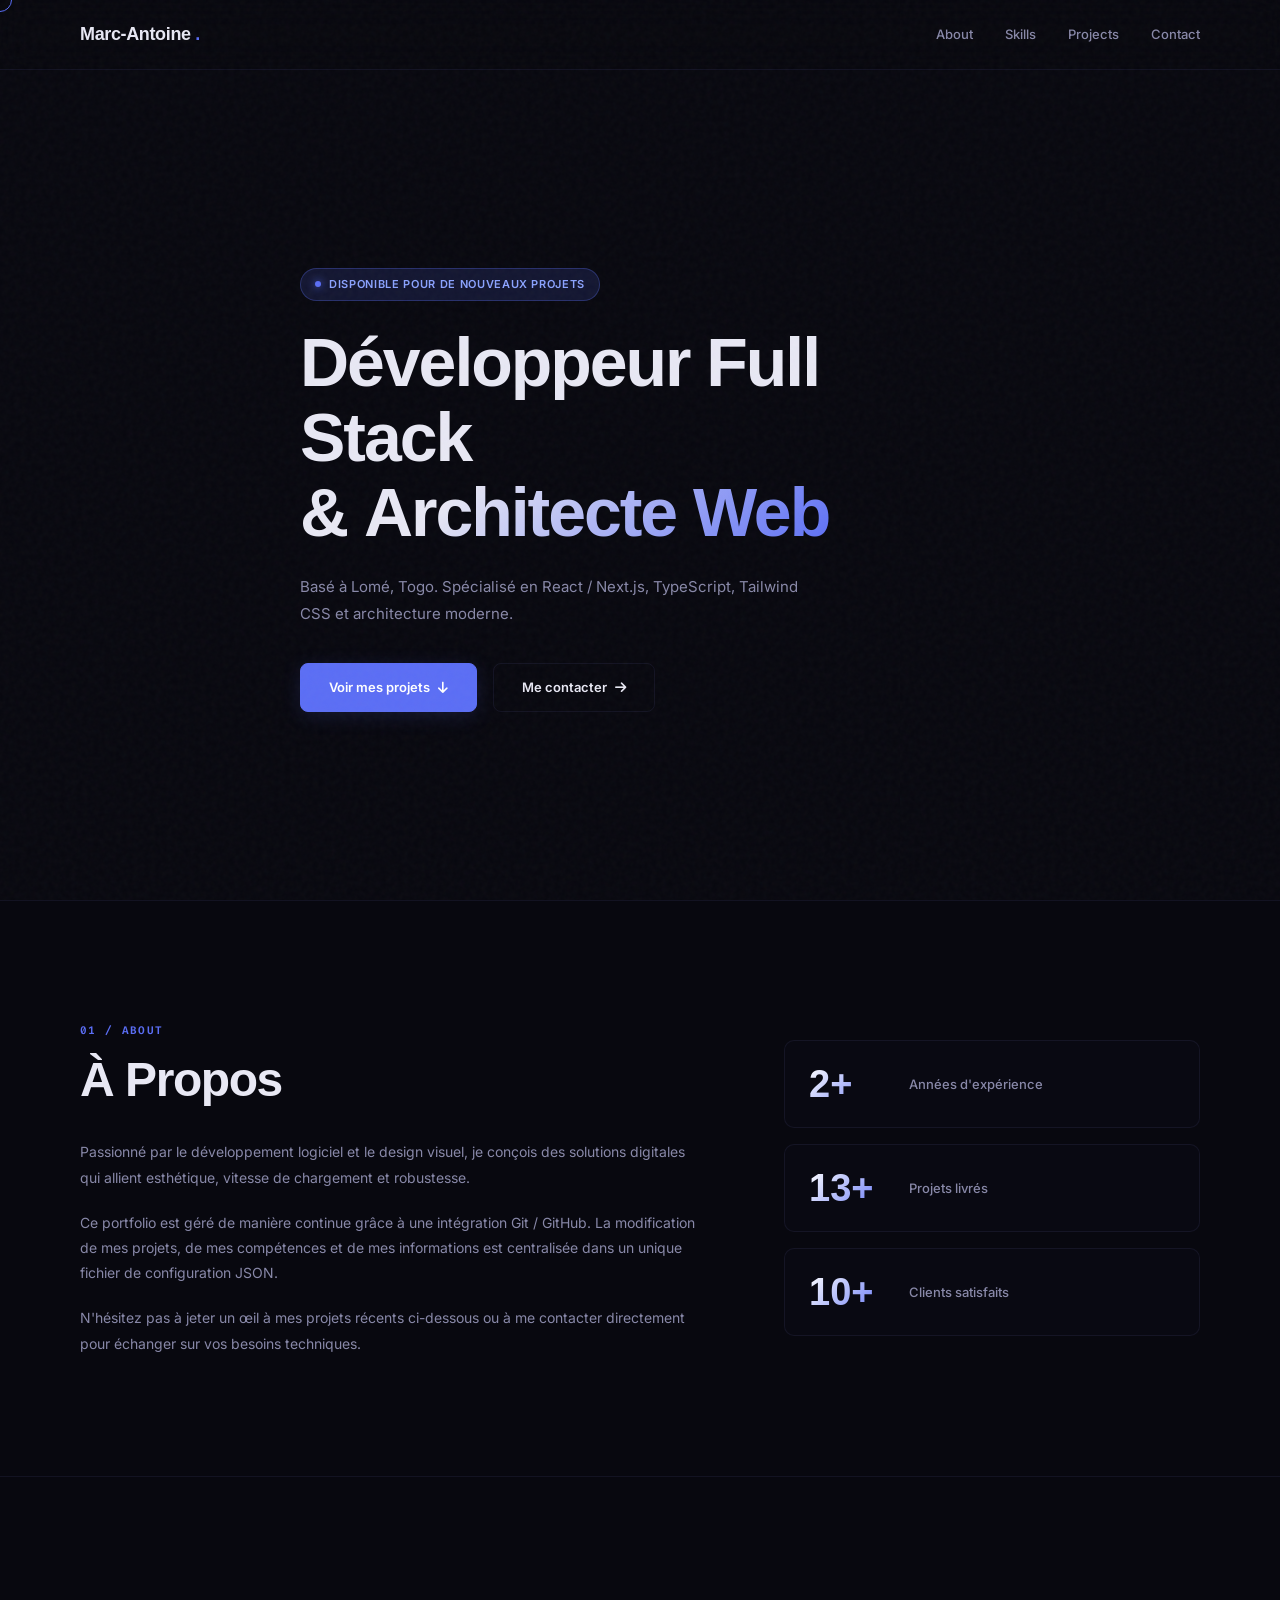
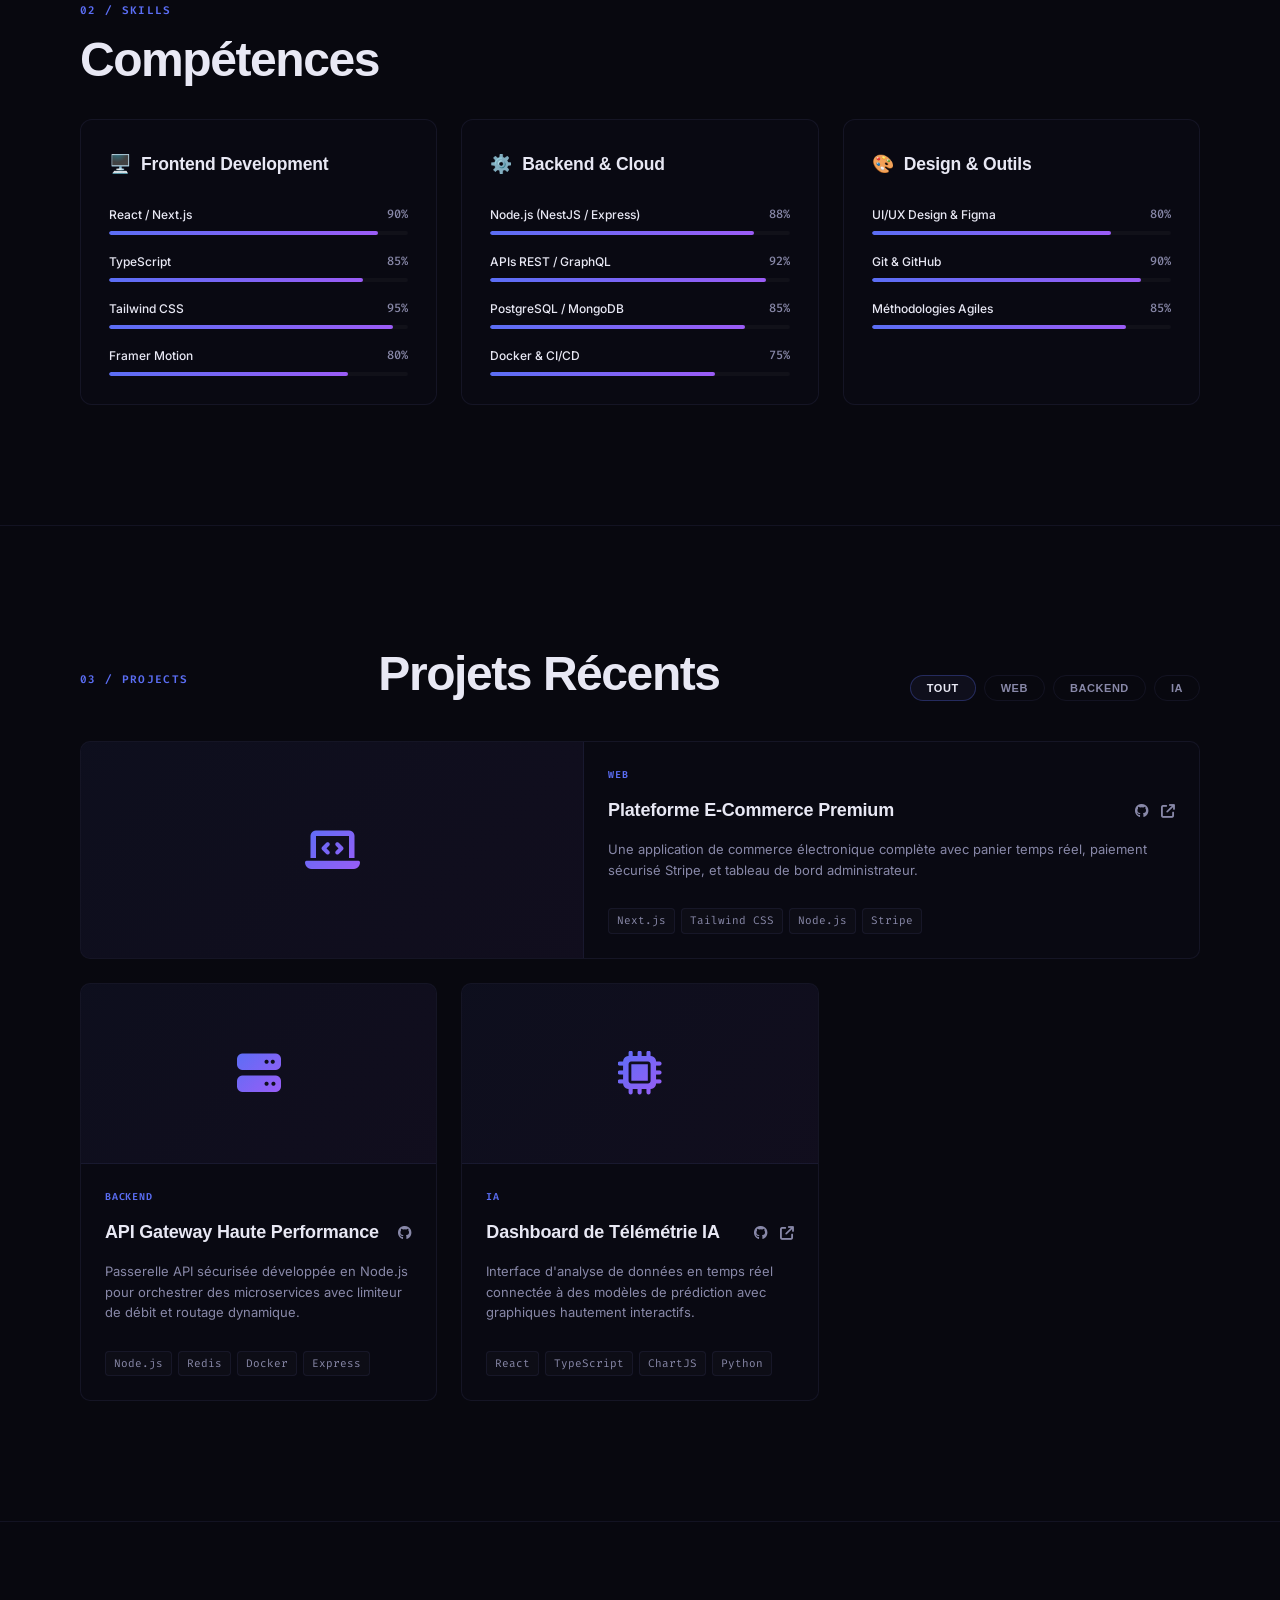
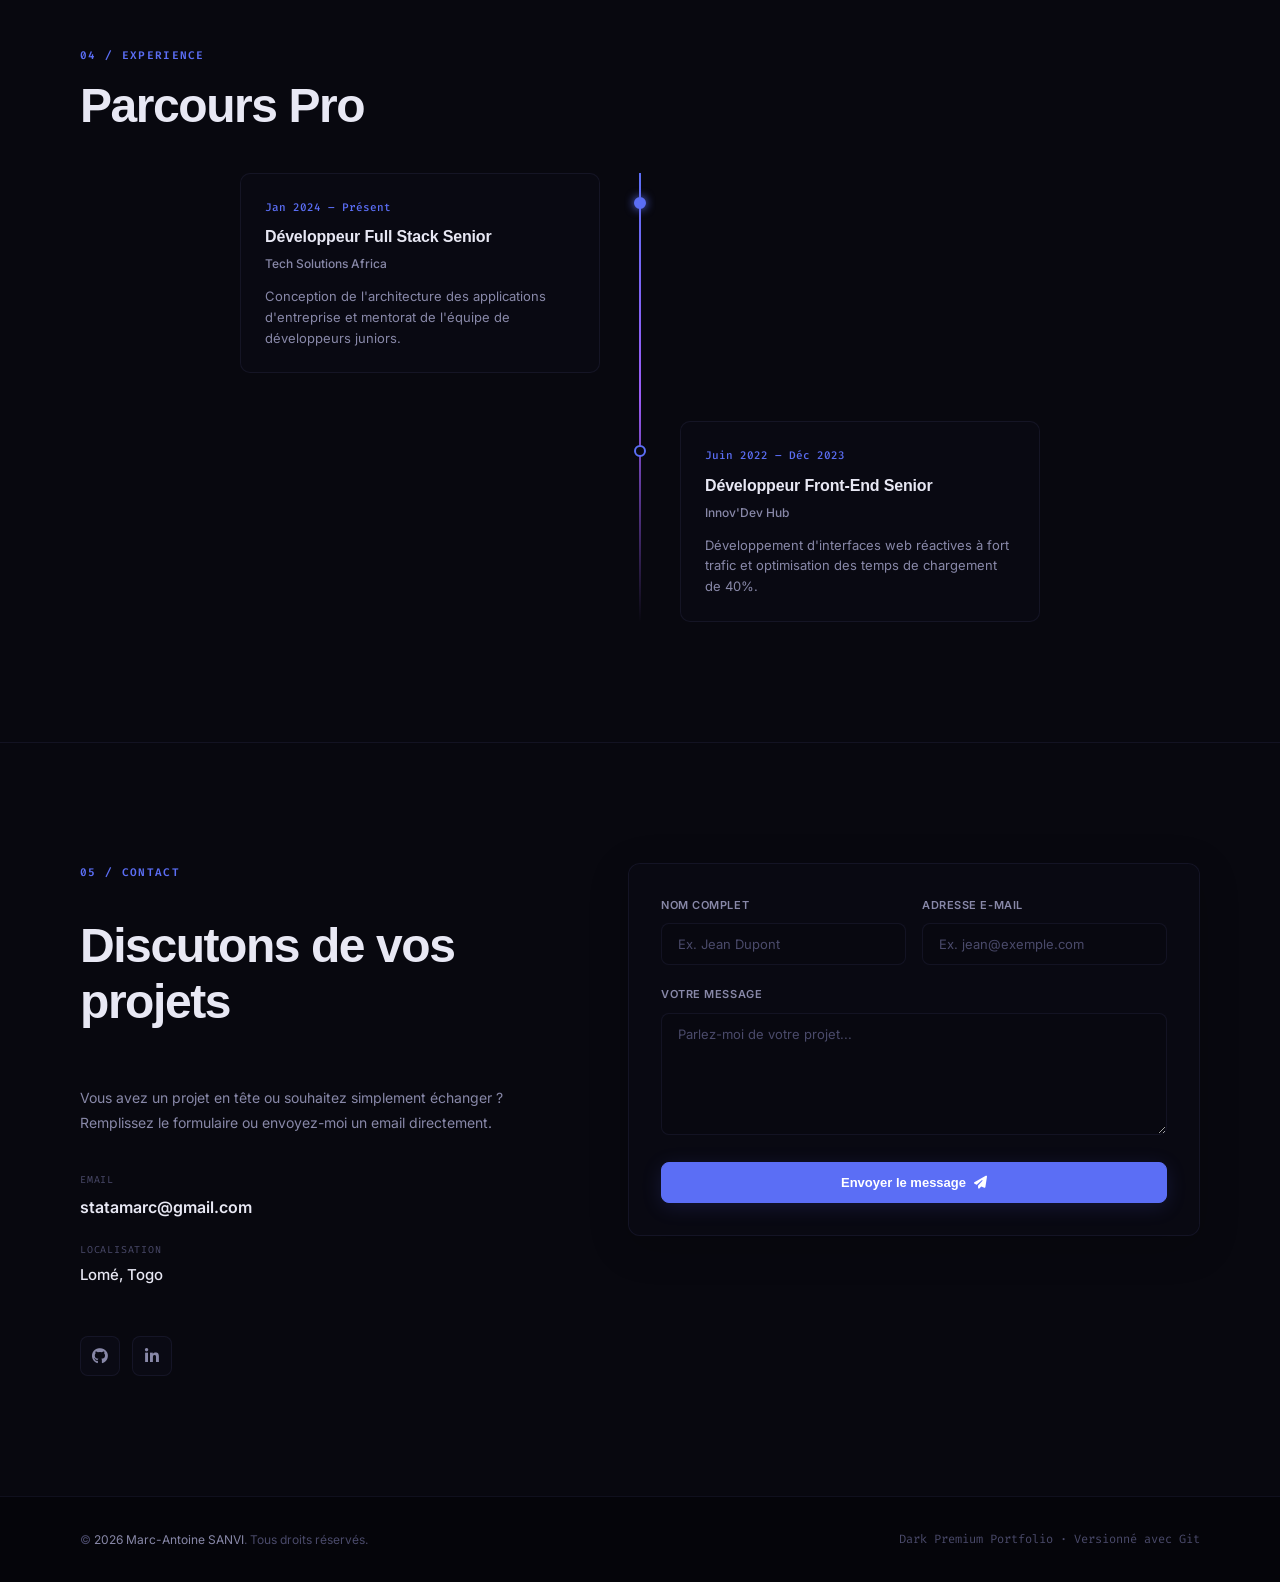
==== commit e57a3b71: "Switch config layer to JS to bypass CORS security when double-clicking index.html" ====
--- a/index.html
+++ b/index.html
@@ -236,6 +236,7 @@
     </button>
 
     <!-- Script JS -->
+    <script src="portfolio.config.js"></script>
     <script src="script.js"></script>
 </body>
 </html>
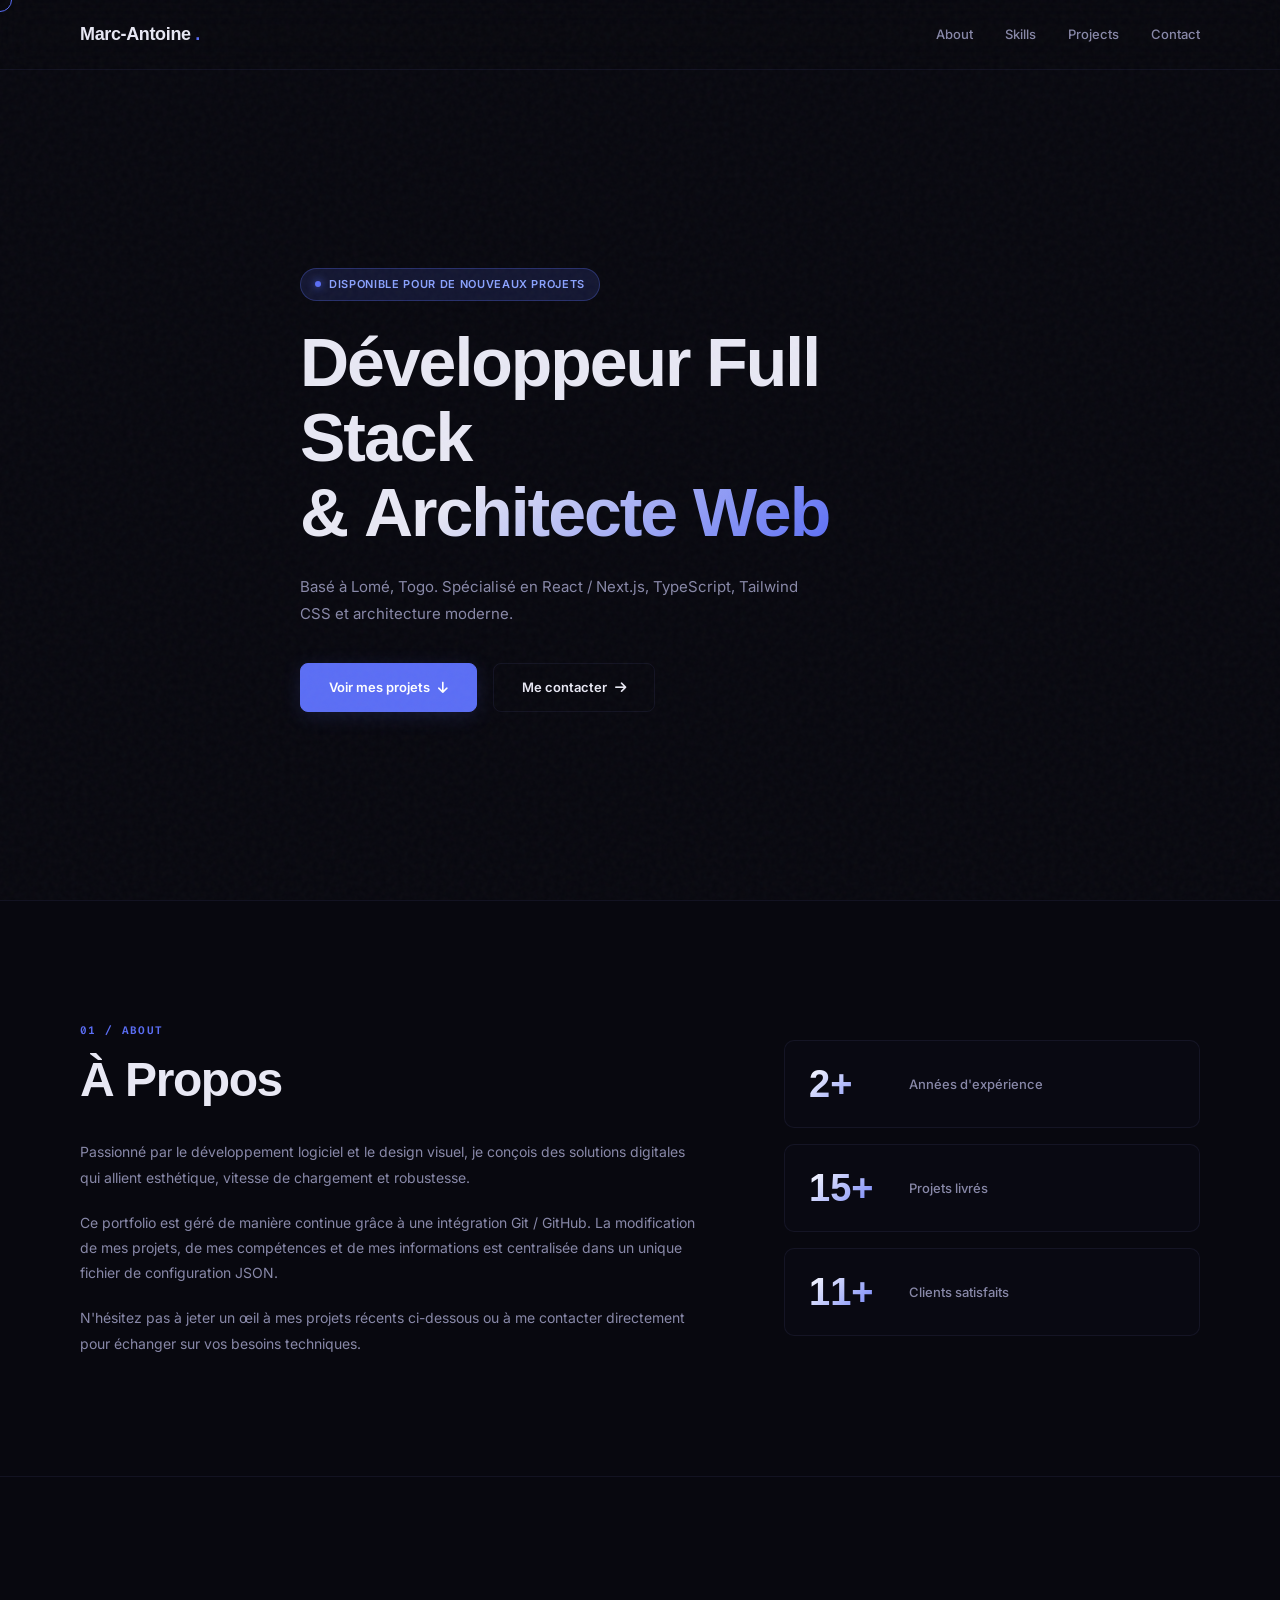
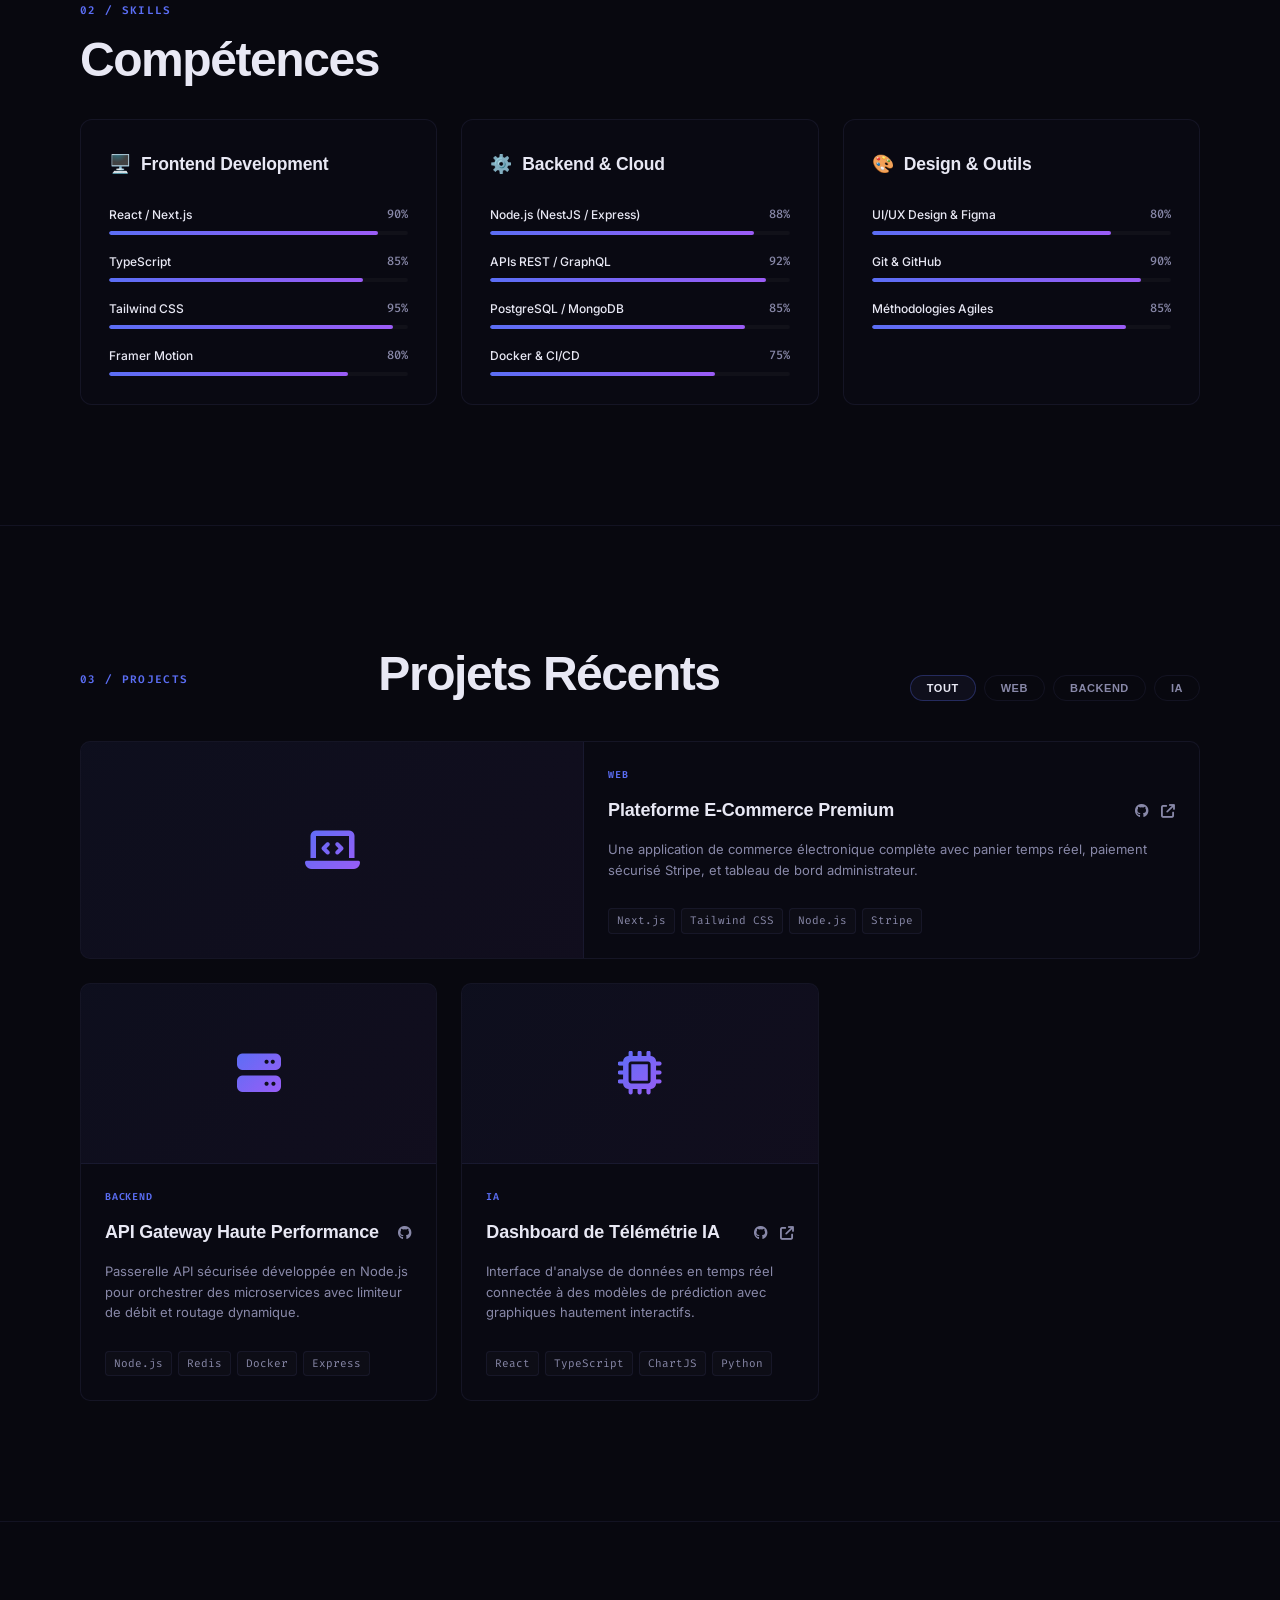
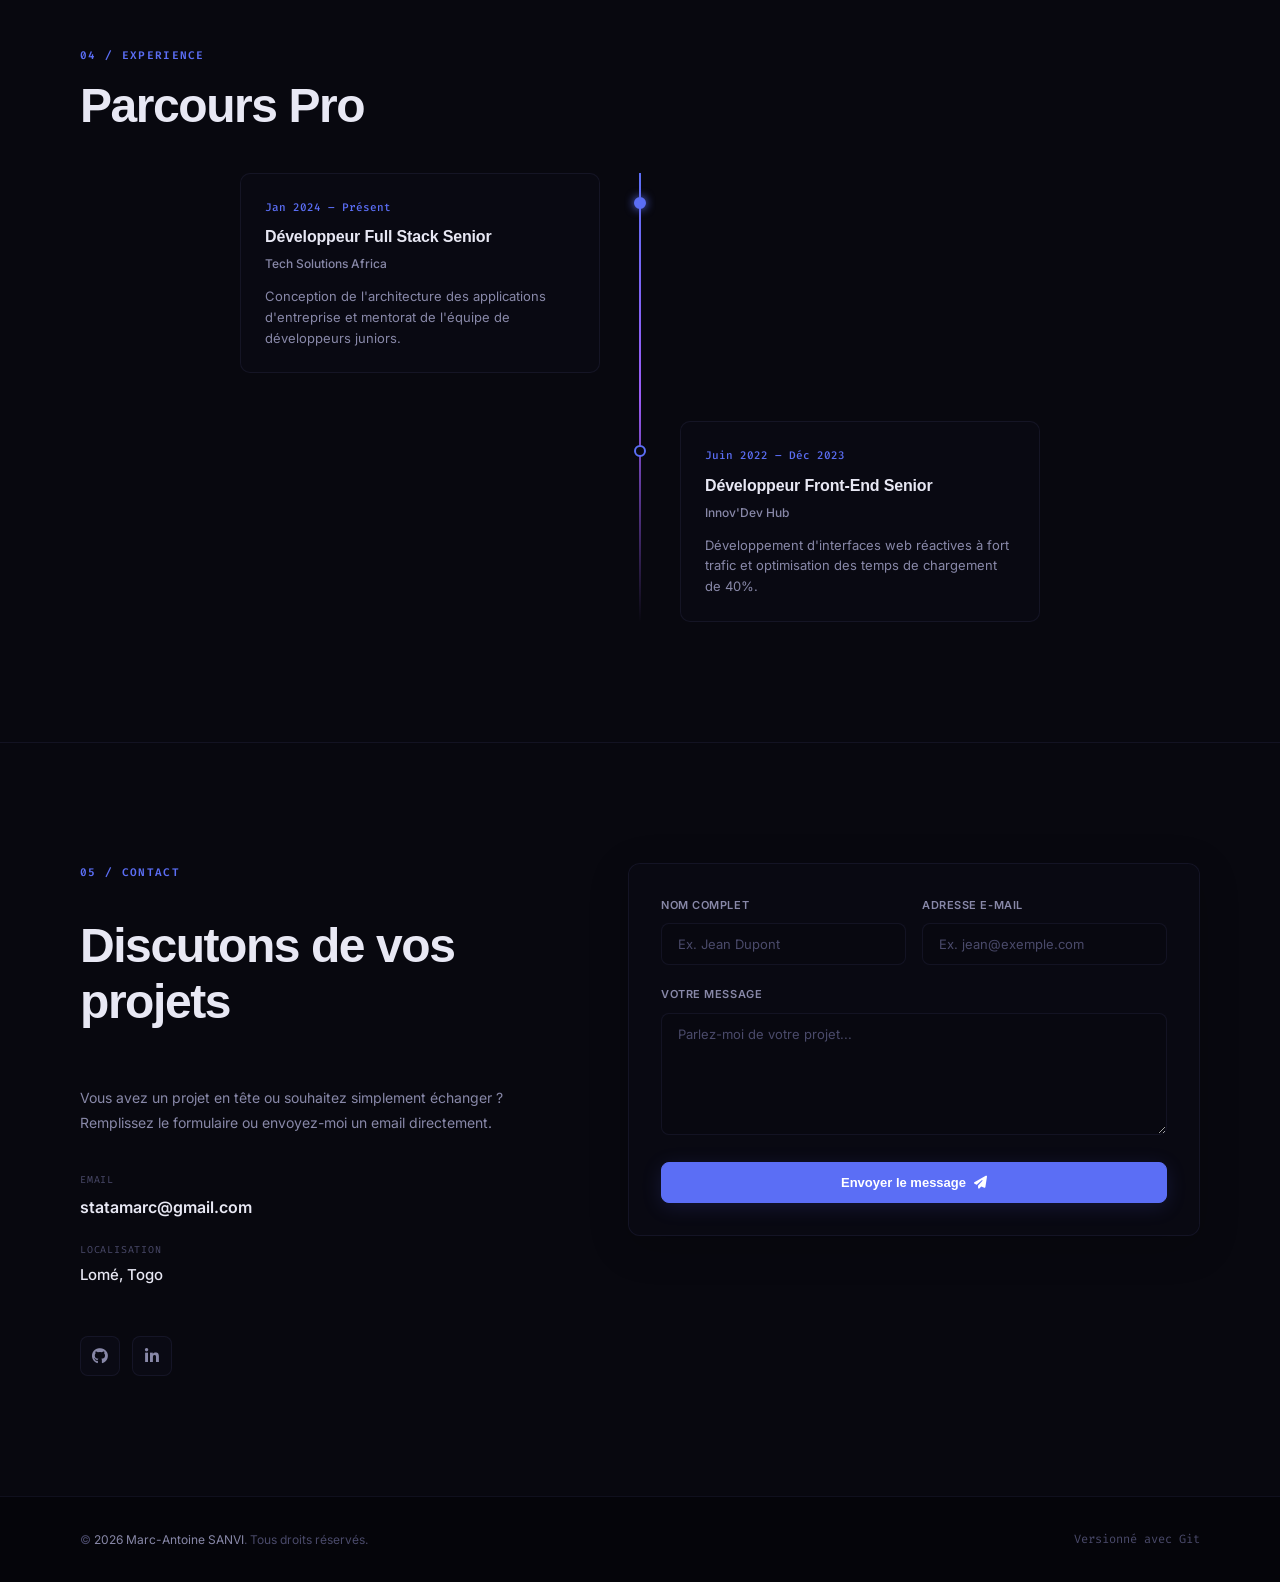
==== commit a759d864: "Mise a jour de mon portfolio" ====
--- a/index.html
+++ b/index.html
@@ -225,7 +225,7 @@
                 <p class="footer-copy">&copy; <span id="footer-year">2026</span> <span id="footer-name">Marc-Antoine SANVI</span>. Tous droits réservés.</p>
             </div>
             <div class="footer-right">
-                <p class="footer-tech">Dark Premium Portfolio · Versionné avec Git</p>
+                <p class="footer-tech">Versionné avec Git</p>
             </div>
         </div>
     </footer>
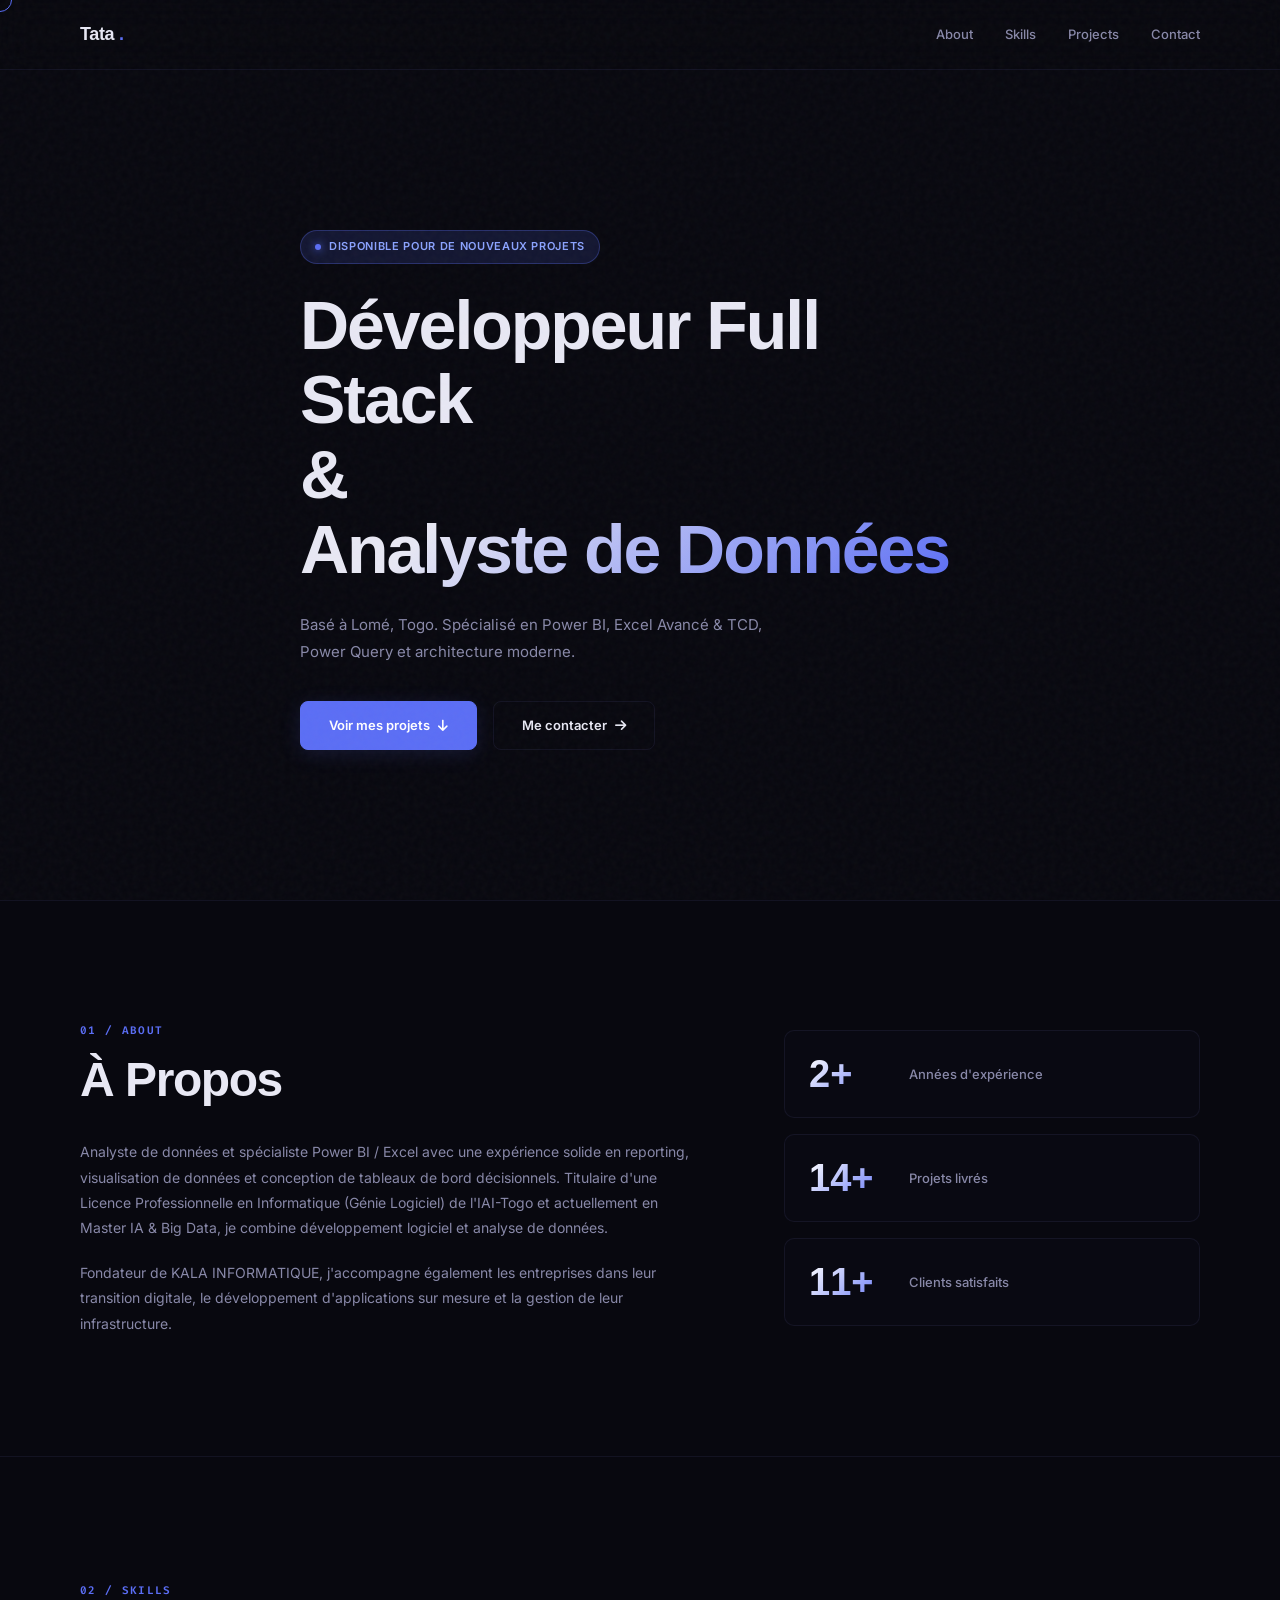
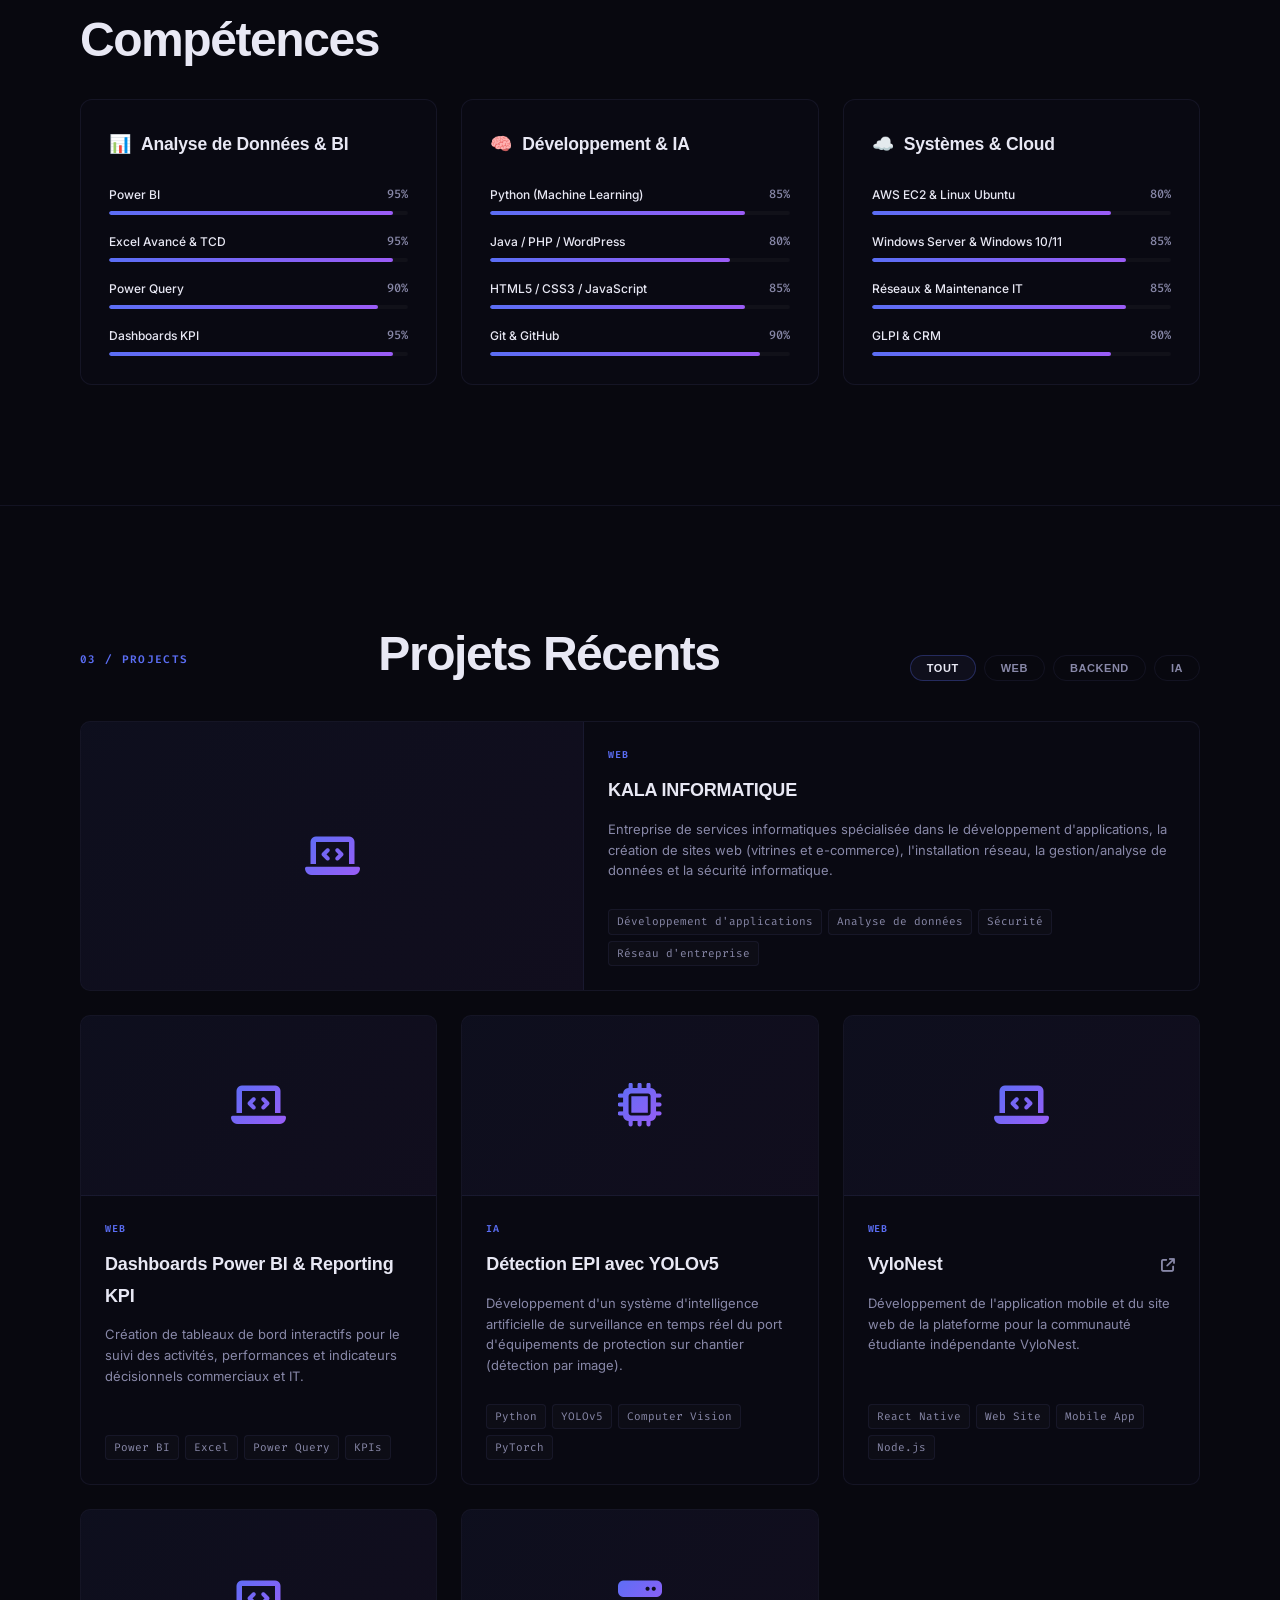
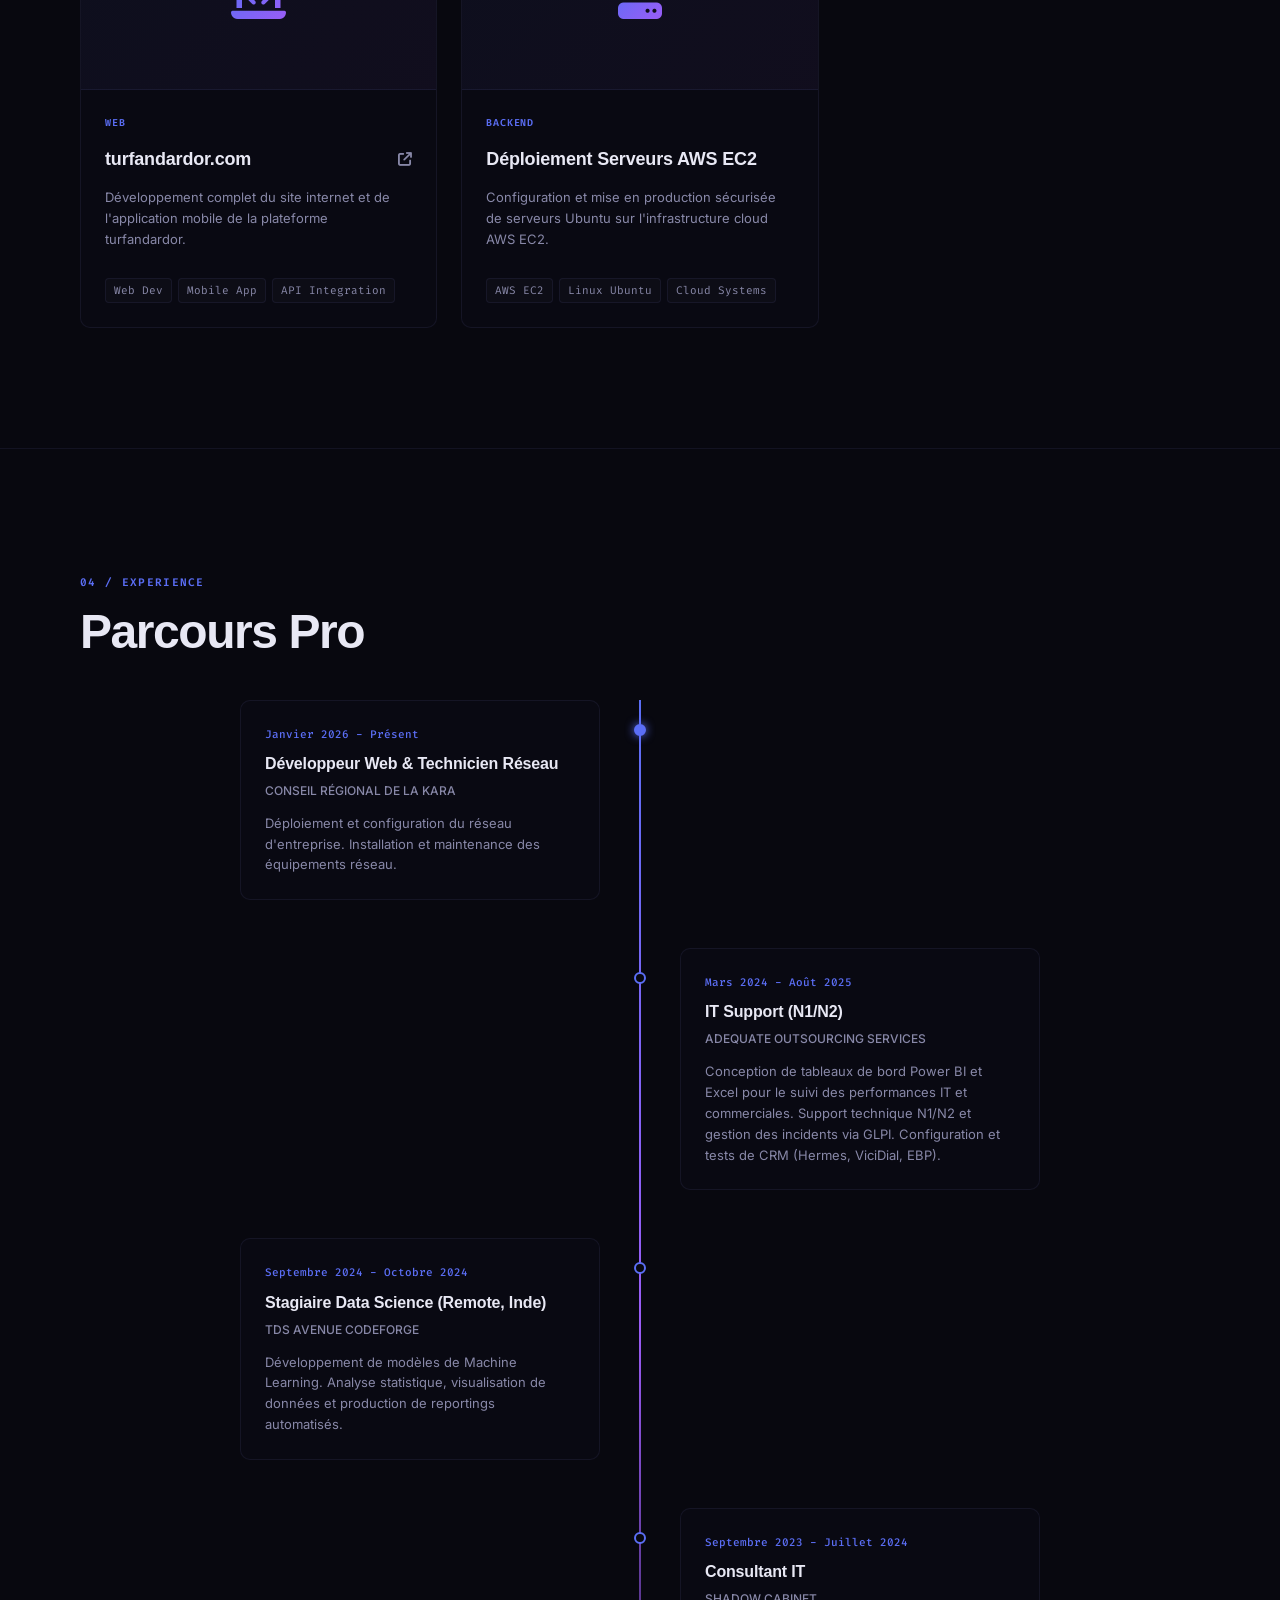
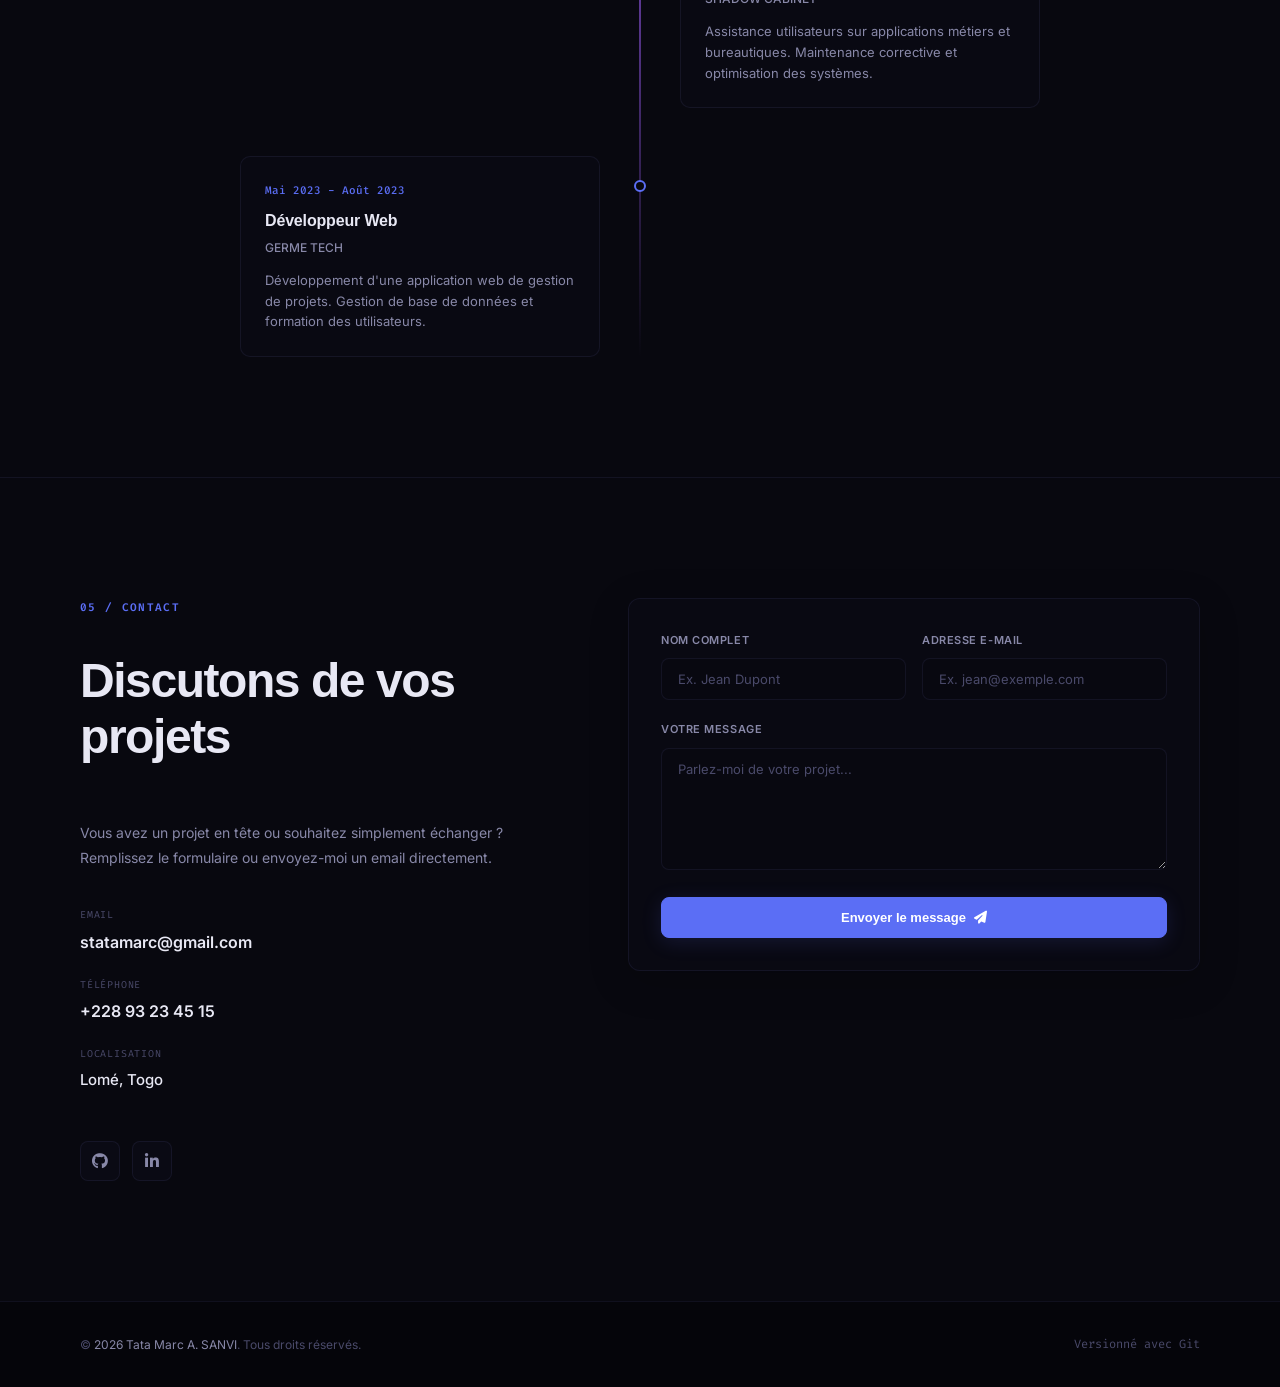
==== commit 30485ba4: "Integration des donnees de mon CV et telephone" ====
--- a/index.html
+++ b/index.html
@@ -180,6 +180,12 @@
                                 </div>
                             </div>
                             <div class="contact-info-item">
+                                <span class="info-label-dim">TÉLÉPHONE</span>
+                                <div class="info-value-wrap">
+                                    <a href="#" id="contact-phone" class="info-value-link interactive-element"></a>
+                                </div>
+                            </div>
+                            <div class="contact-info-item">
                                 <span class="info-label-dim">LOCALISATION</span>
                                 <span class="info-value-text" id="contact-location"></span>
                             </div>
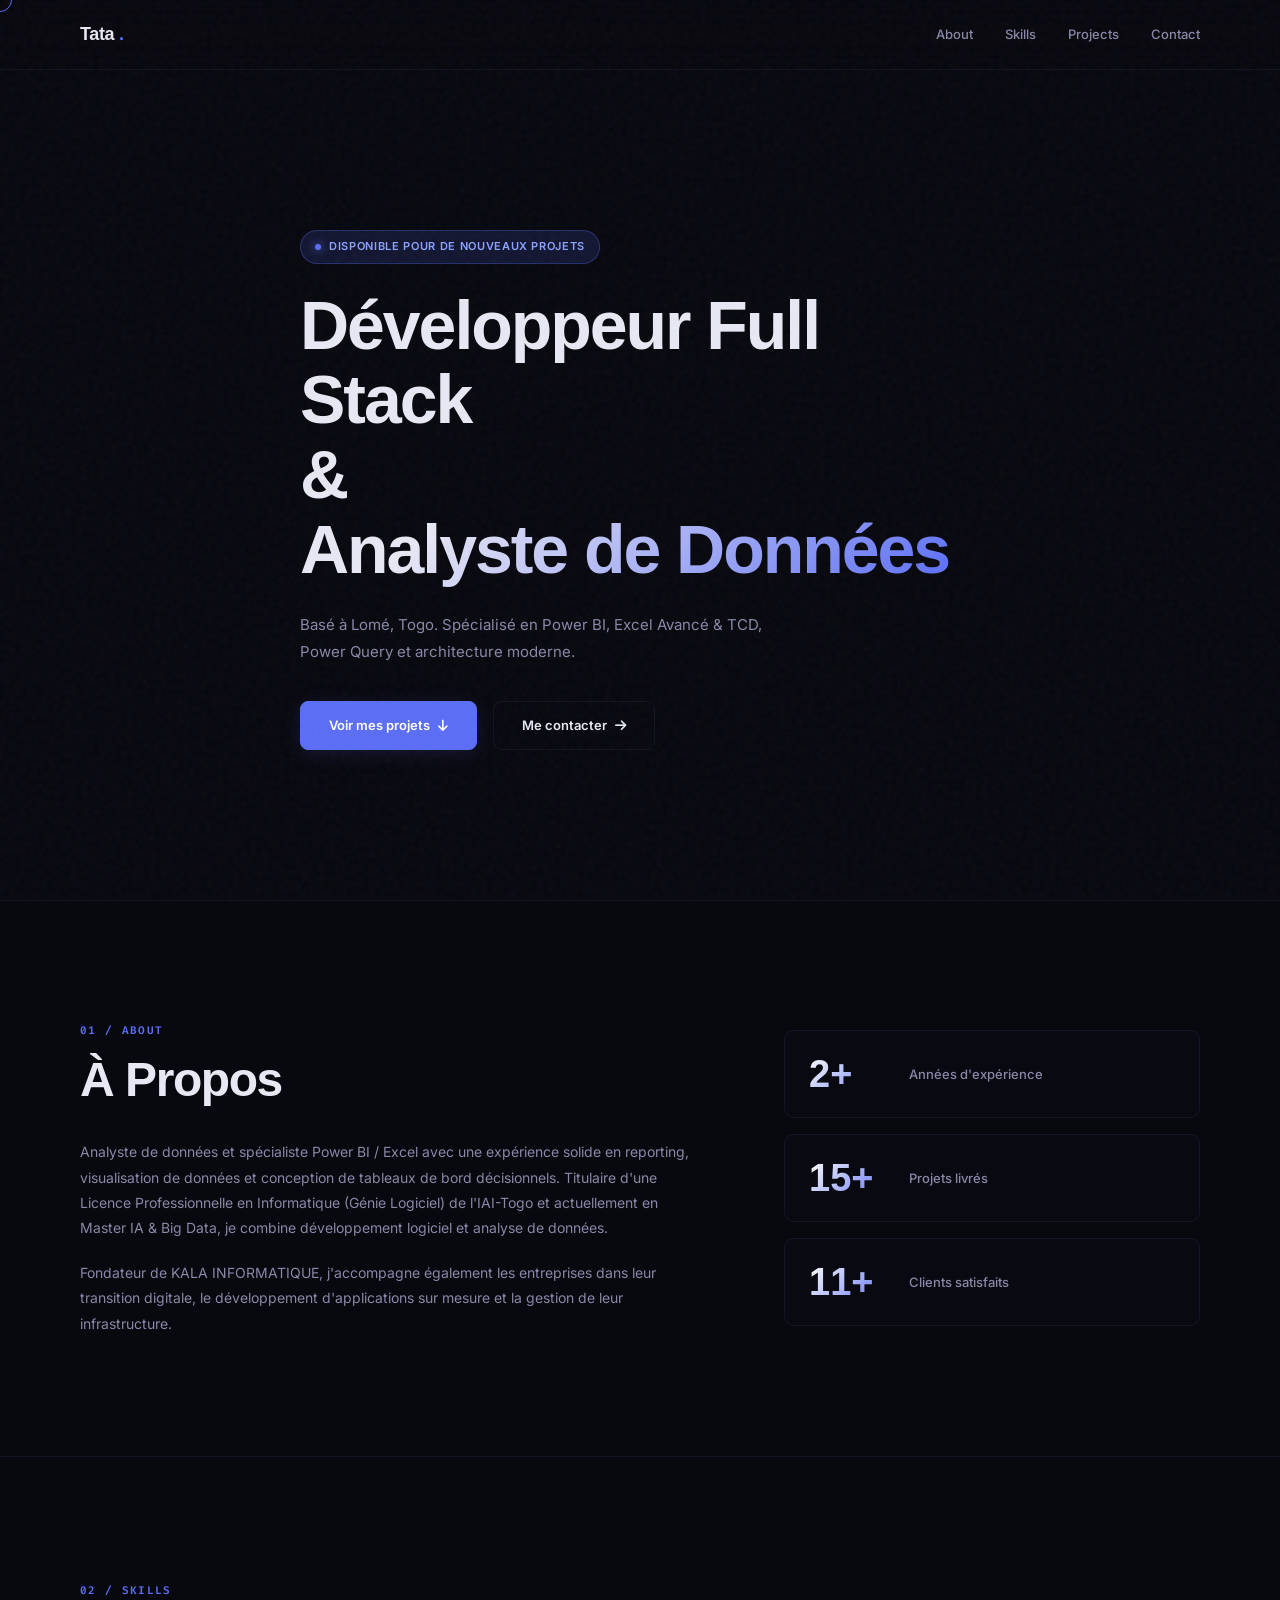
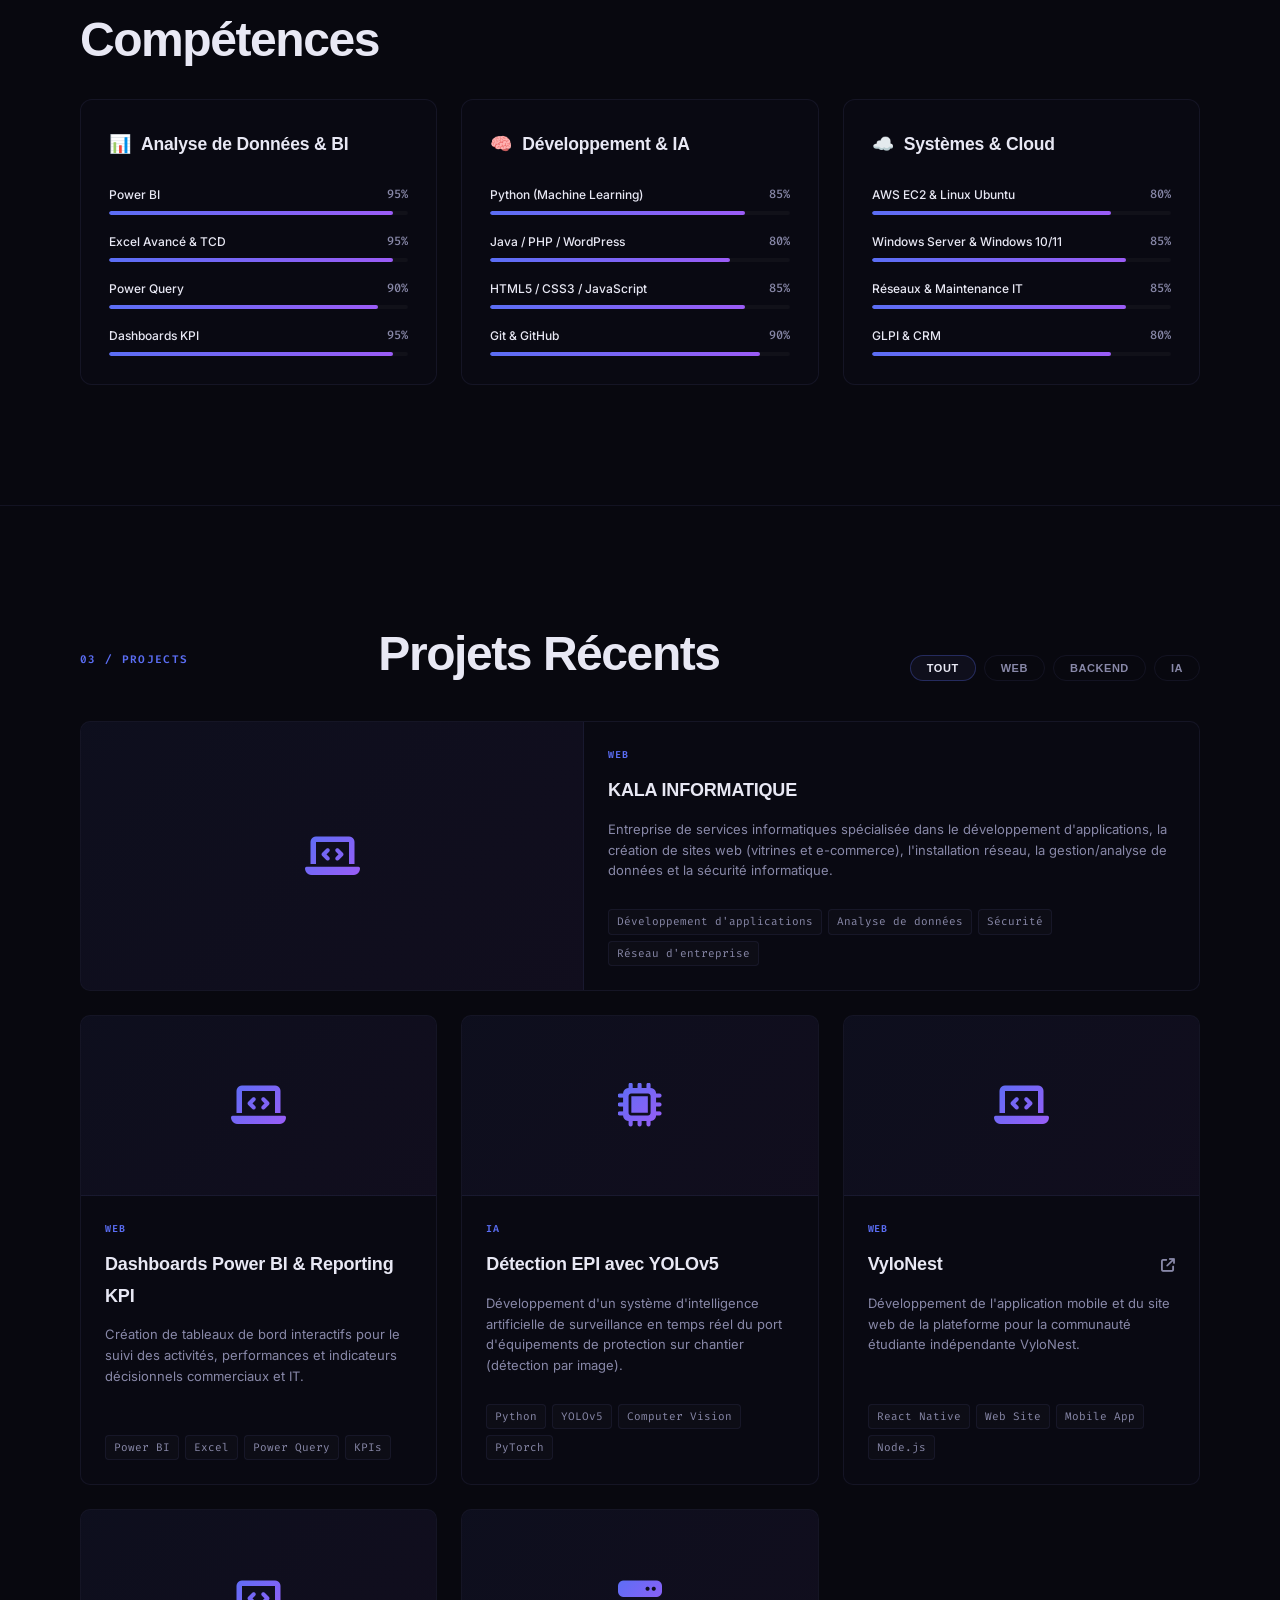
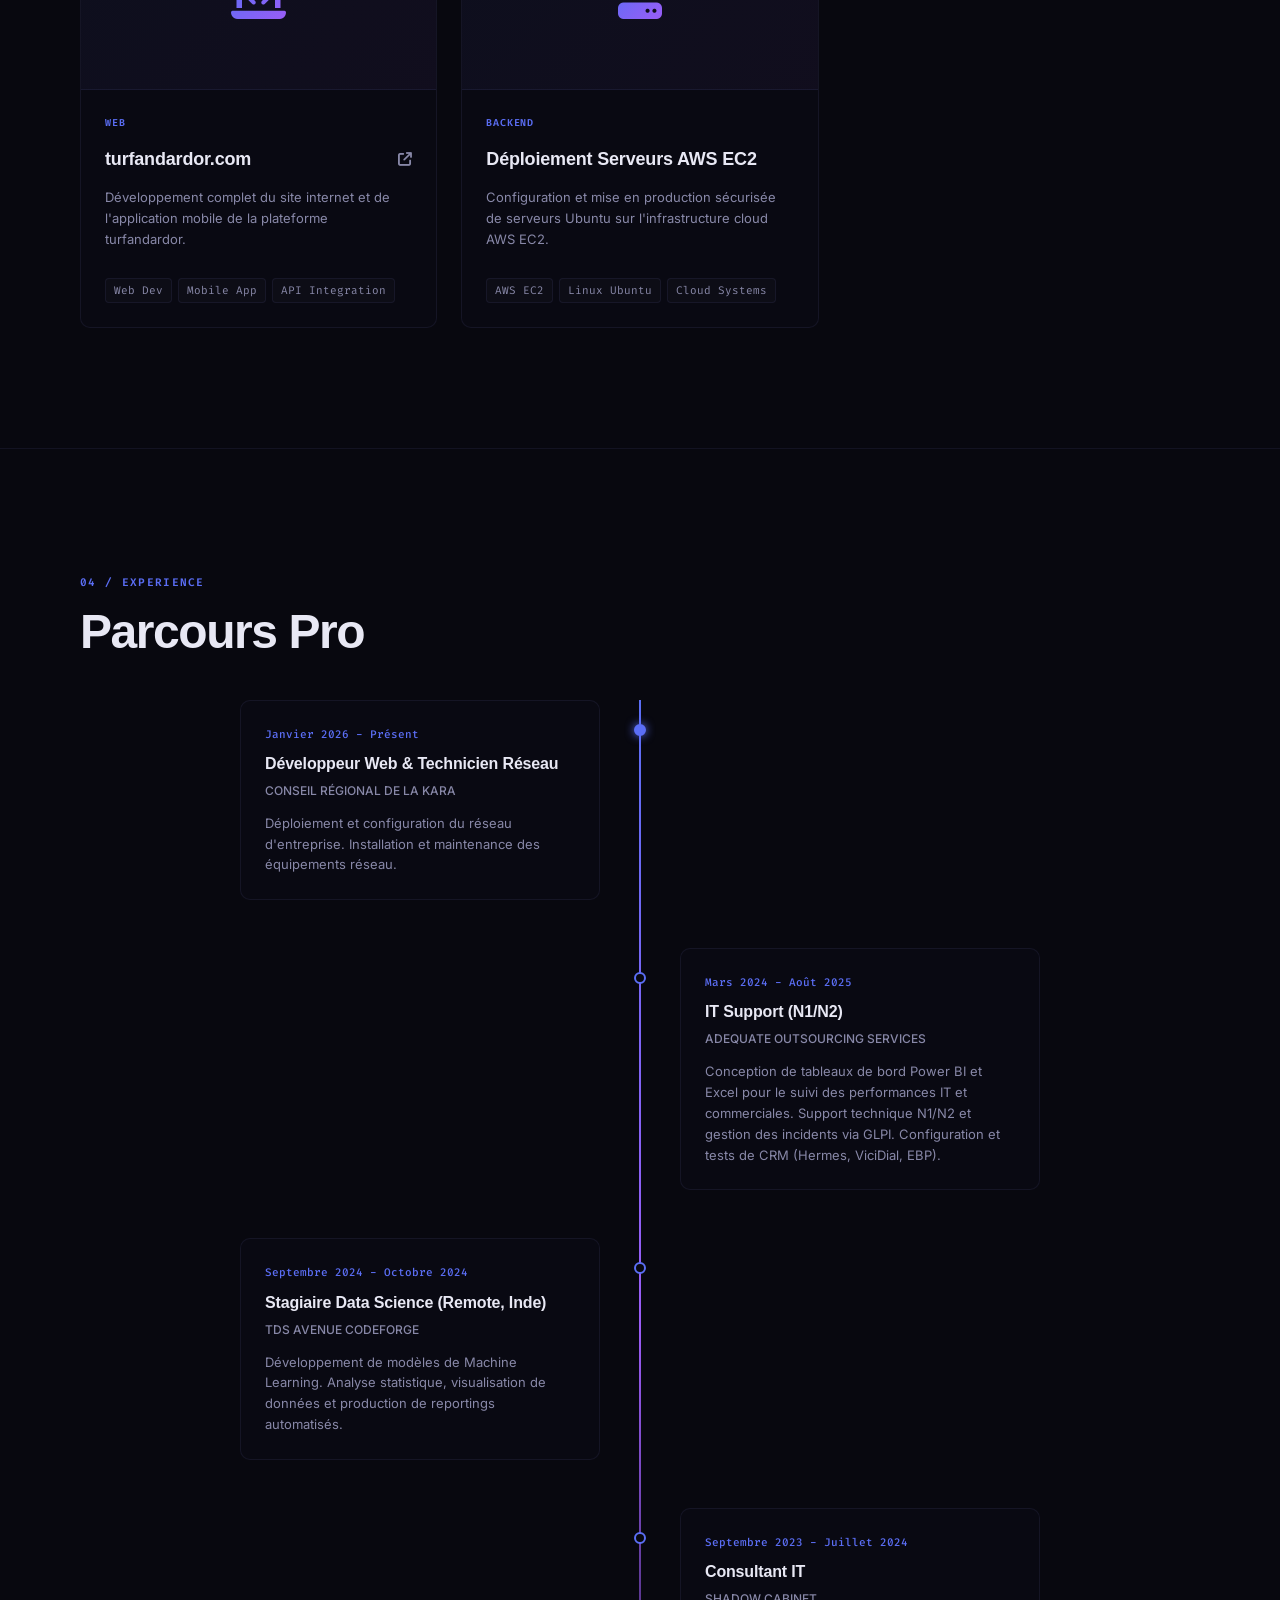
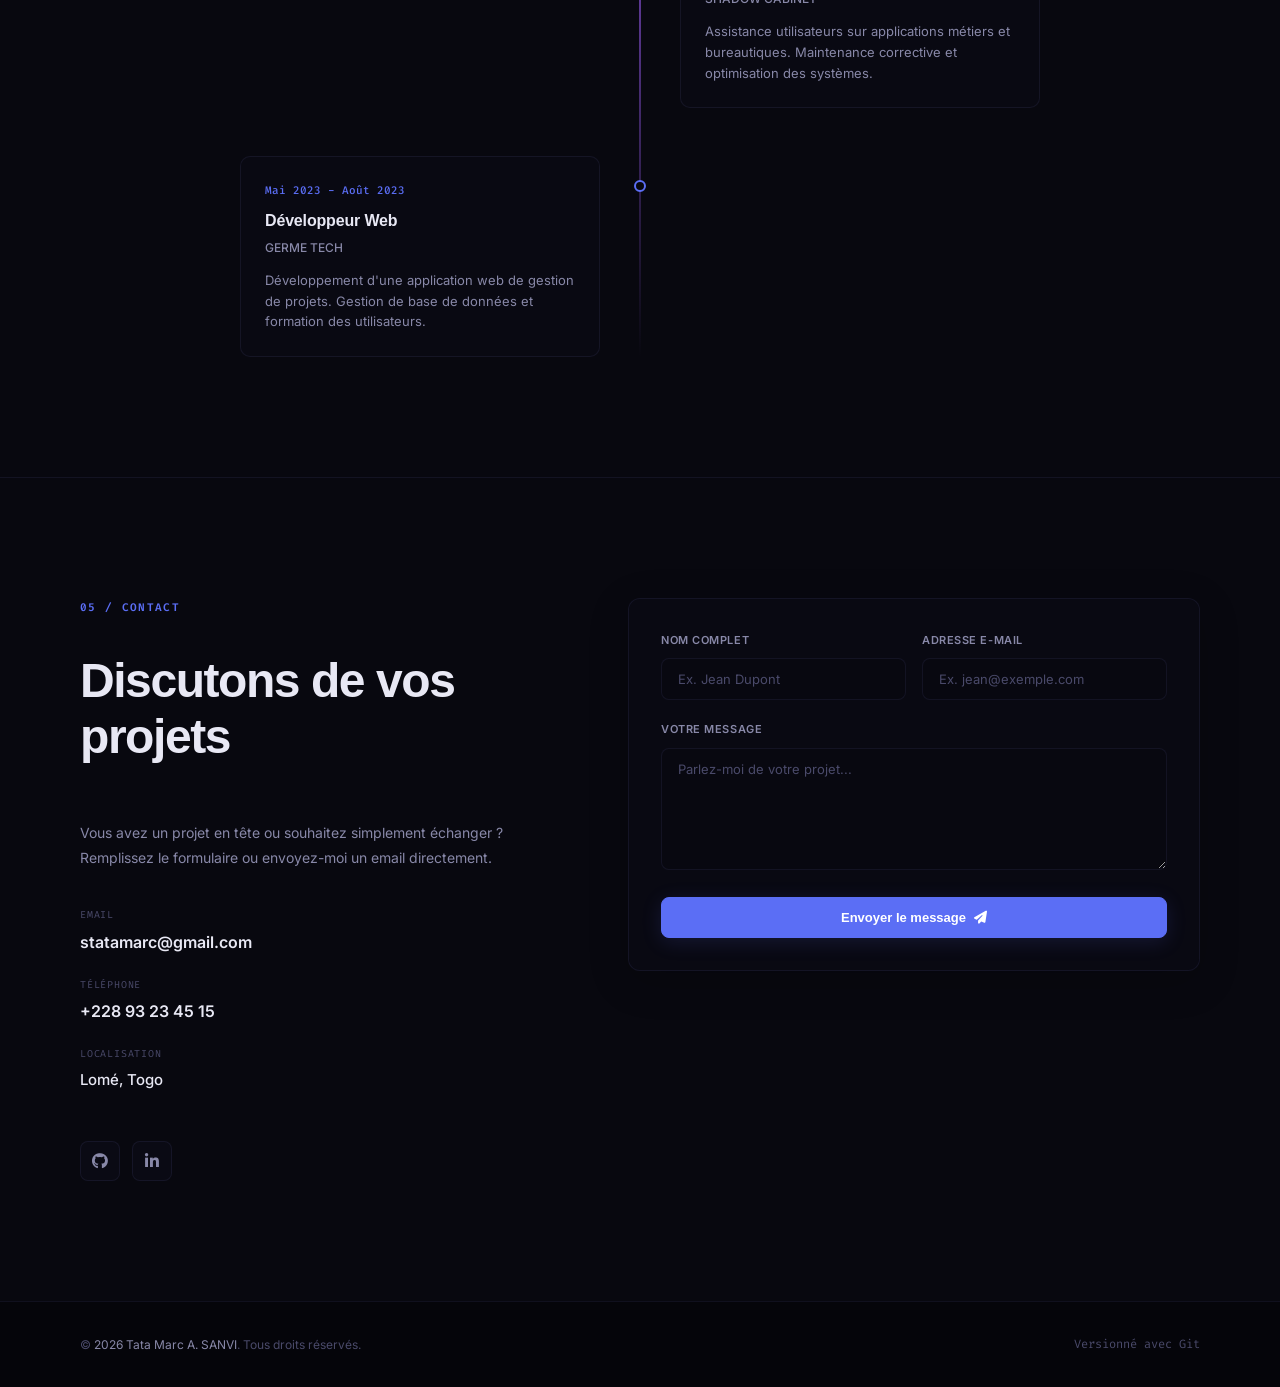
==== commit c7c7a37d: "Ajoute liens" ====
--- a/index.html
+++ b/index.html
@@ -39,7 +39,7 @@
     <!-- Navigation Bar -->
     <header id="main-header">
         <div class="header-container">
-            <a href="#" class="logo" id="logo-link">
+            <a href="https://tatasanvi.github.io/portfolio/" class="logo" id="logo-link">
                 <span class="logo-name">Marc-Antoine</span>
                 <span class="logo-accent">.</span>
             </a>
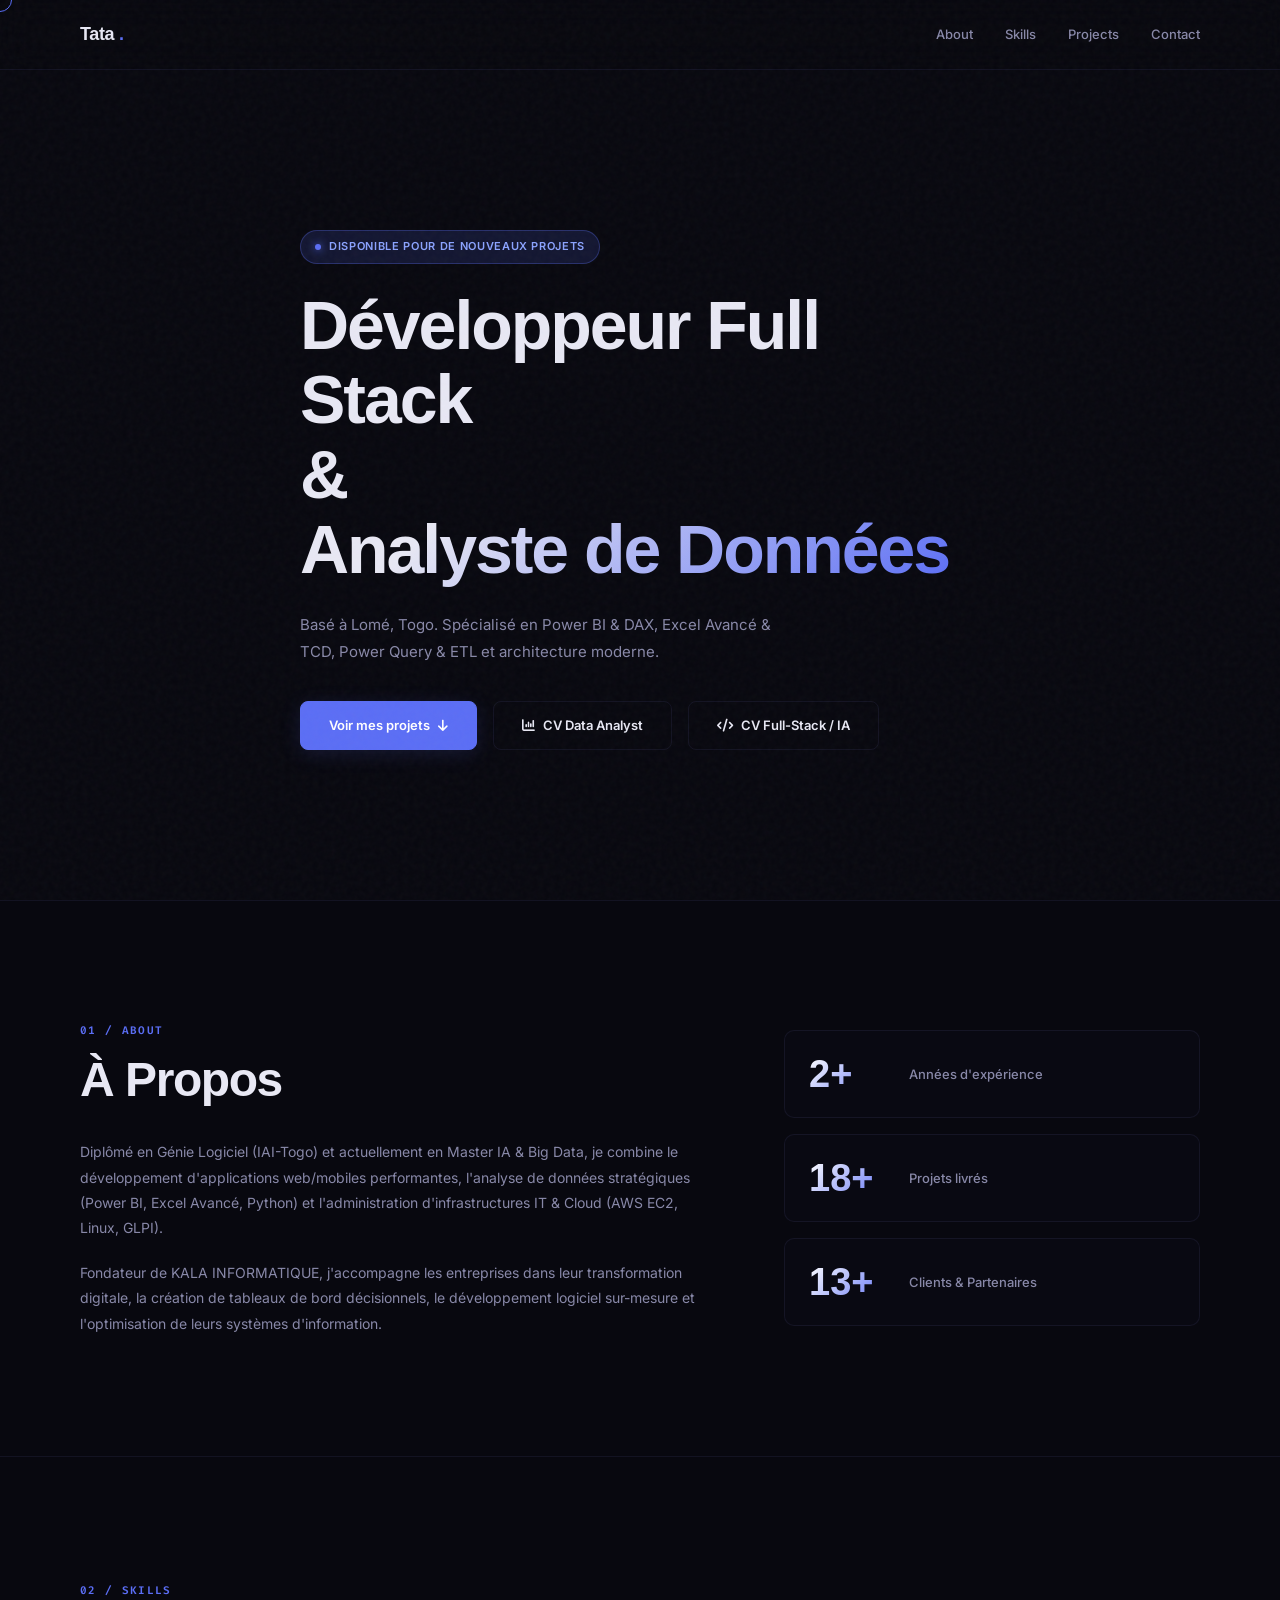
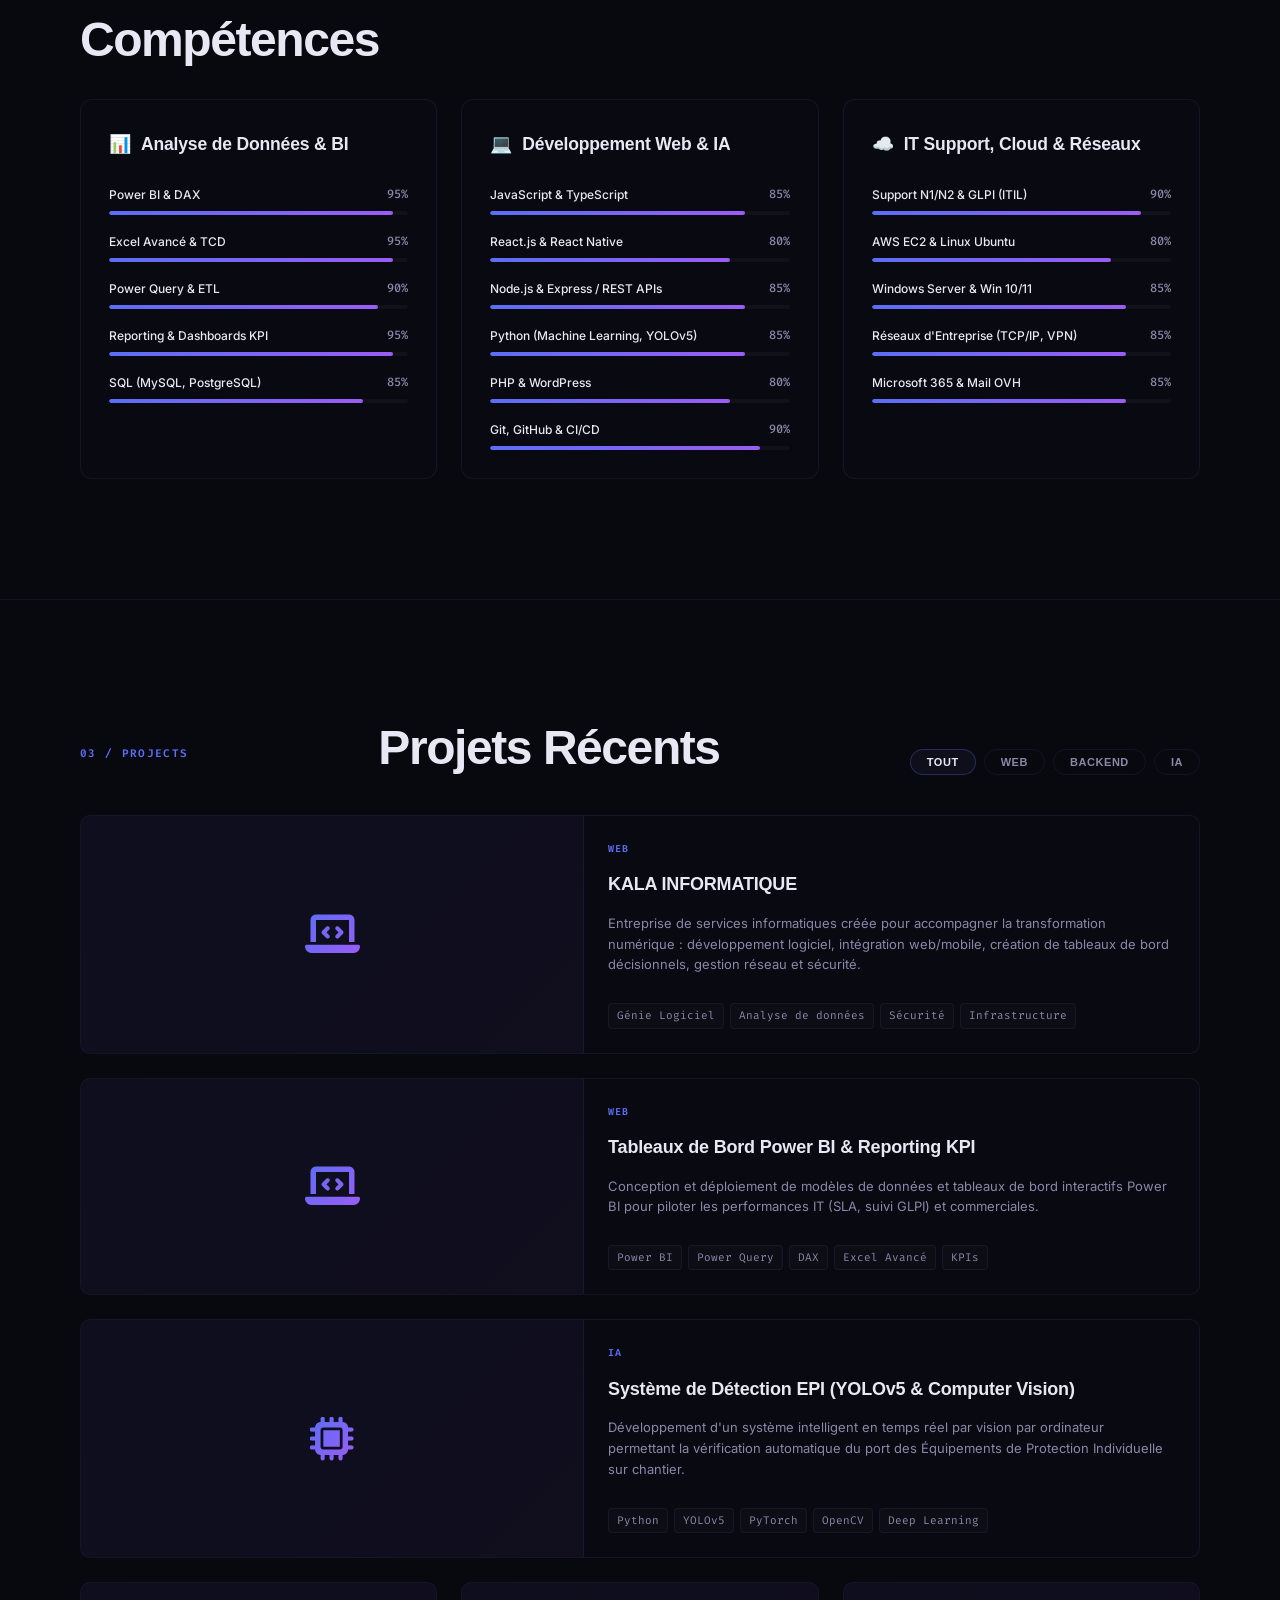
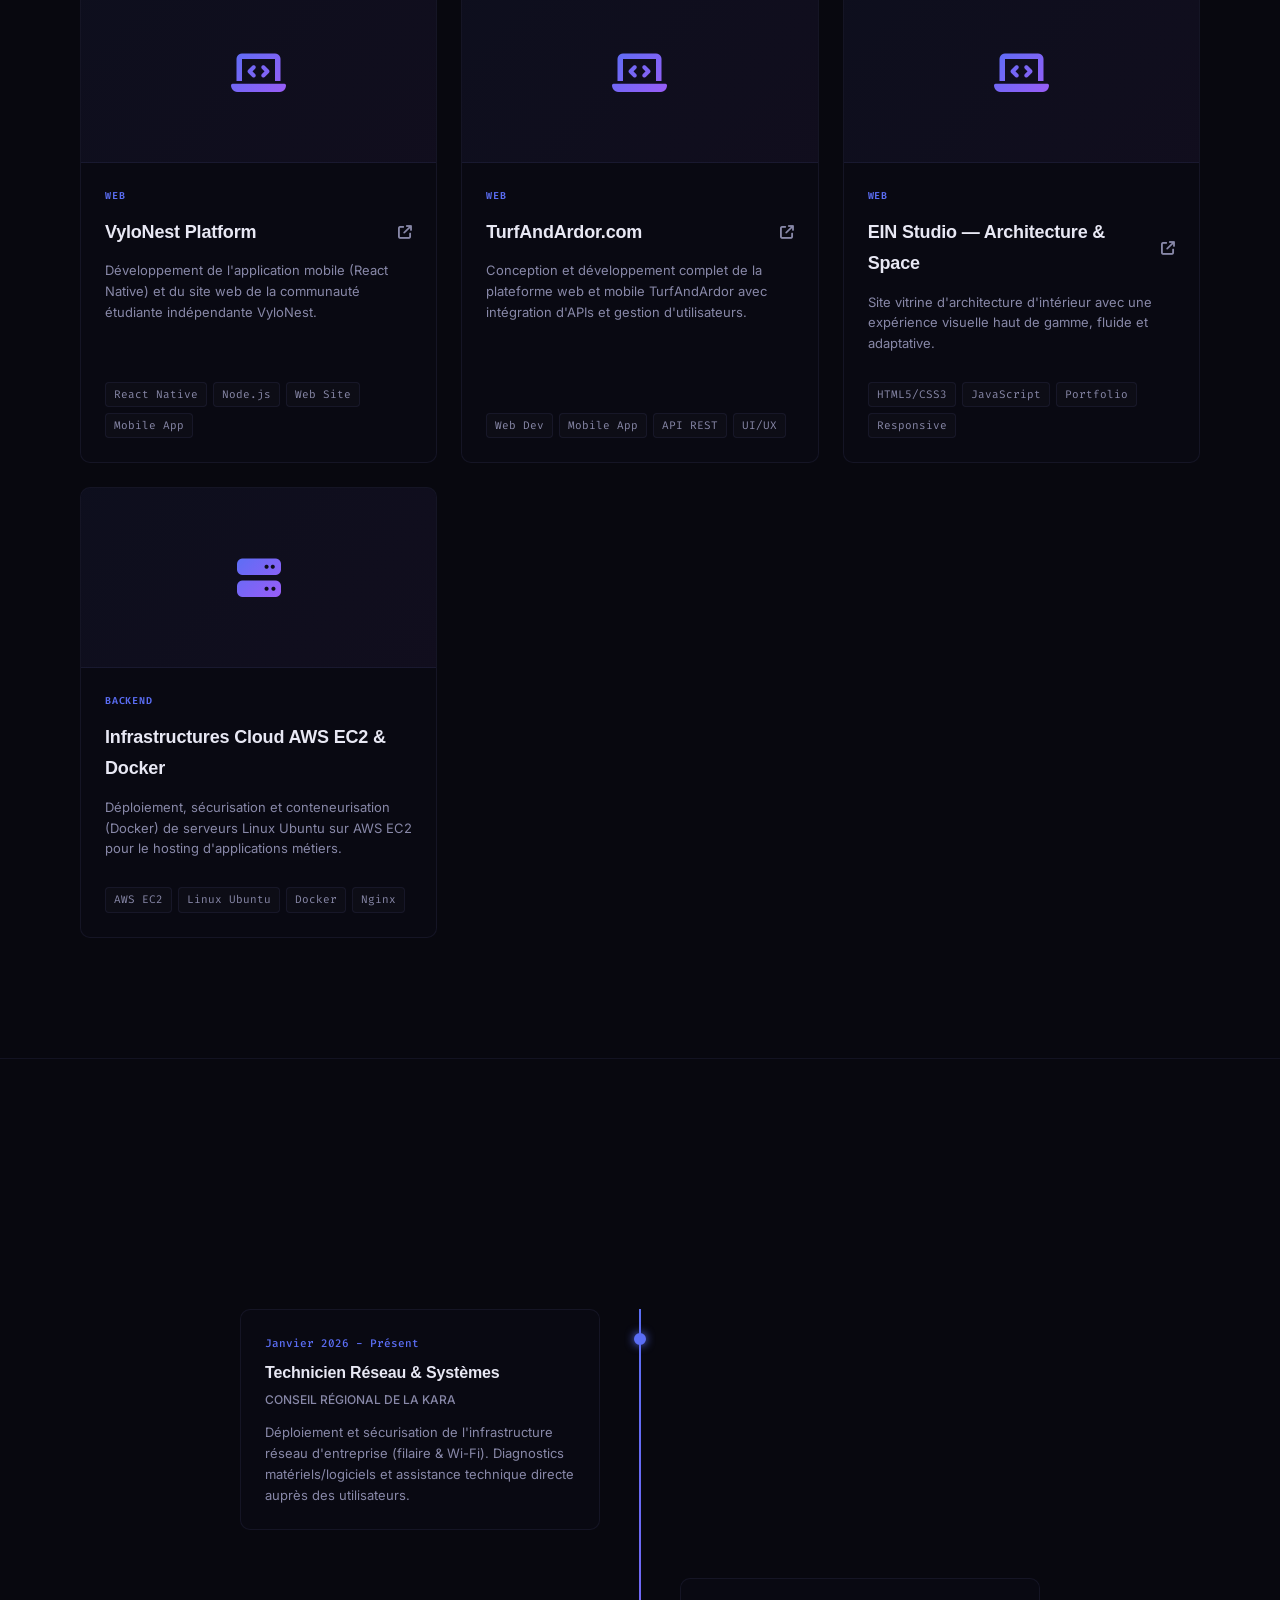
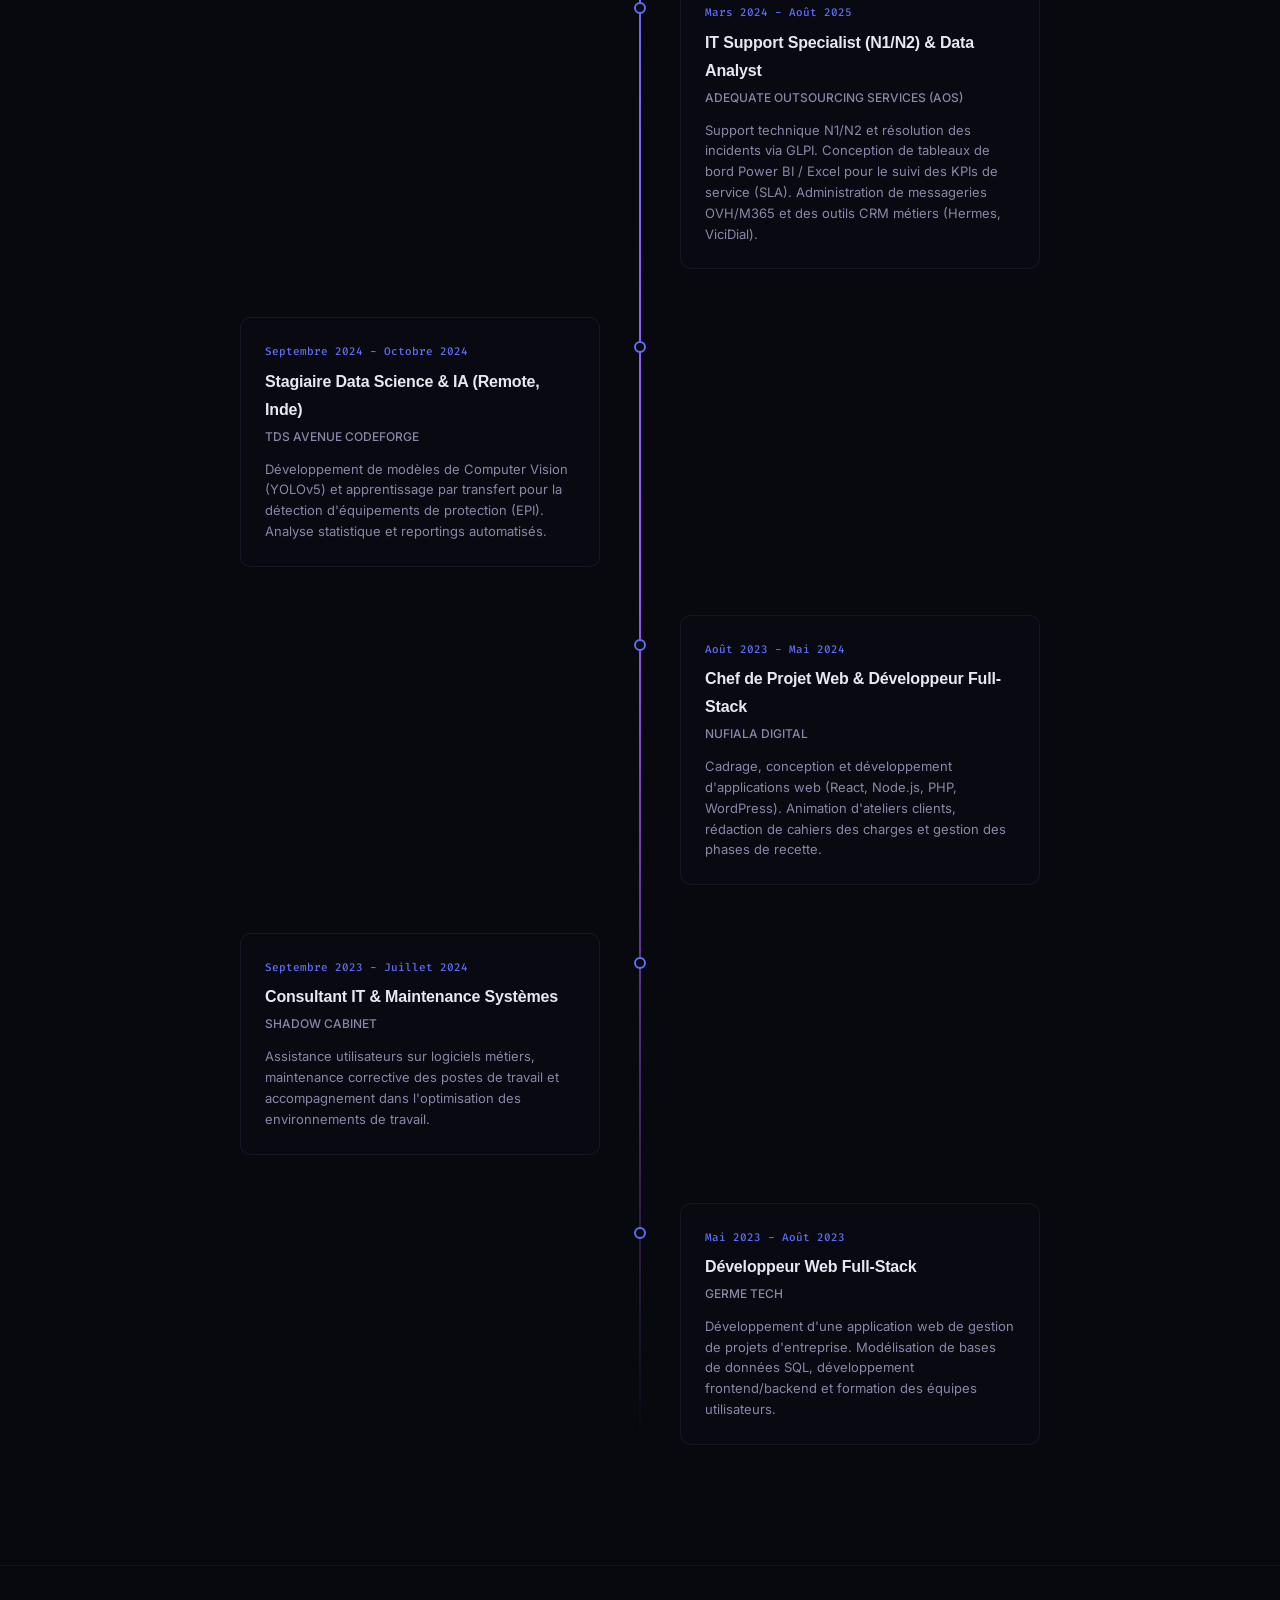
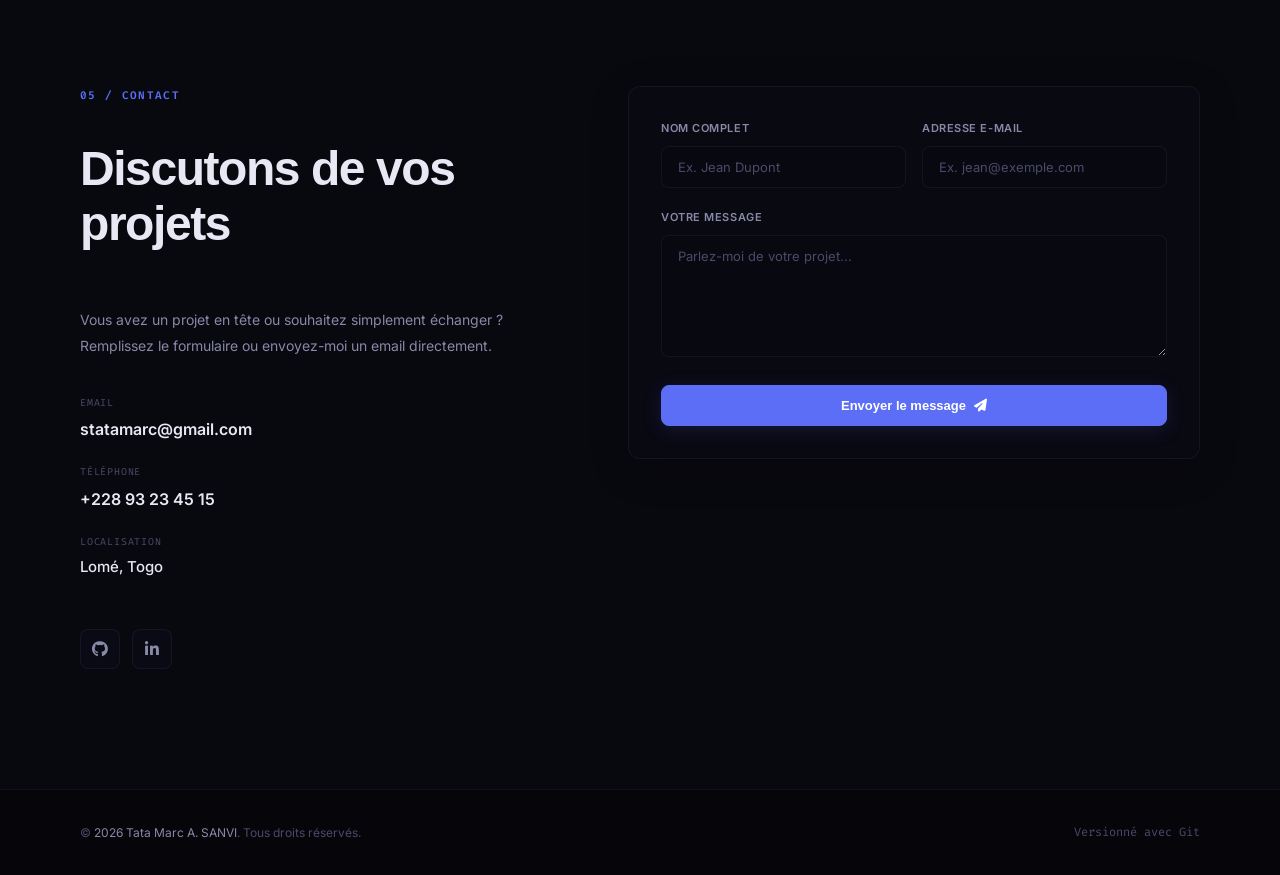
==== commit cc741580: "feat: harmonisation complete du portfolio, des experiences et des CVs cibles" ====
--- a/index.html
+++ b/index.html
@@ -84,7 +84,8 @@
                     
                     <div class="hero-actions">
                         <a href="#projects" class="btn btn-primary interactive-element">Voir mes projets <i class="fa-solid fa-arrow-down icon-arrow-down"></i></a>
-                        <a href="#contact" class="btn btn-secondary interactive-element">Me contacter <i class="fa-solid fa-arrow-right icon-arrow-right"></i></a>
+                        <a href="./CV-SANVI%20TATA/CV_Data_Analyst_PowerBI.html" target="_blank" class="btn btn-secondary interactive-element"><i class="fa-solid fa-chart-column"></i> CV Data Analyst</a>
+                        <a href="./CV-SANVI%20TATA/CV_Developpeur_FullStack_IA.html" target="_blank" class="btn btn-secondary interactive-element"><i class="fa-solid fa-code"></i> CV Full-Stack / IA</a>
                     </div>
                 </div>
             </div>
